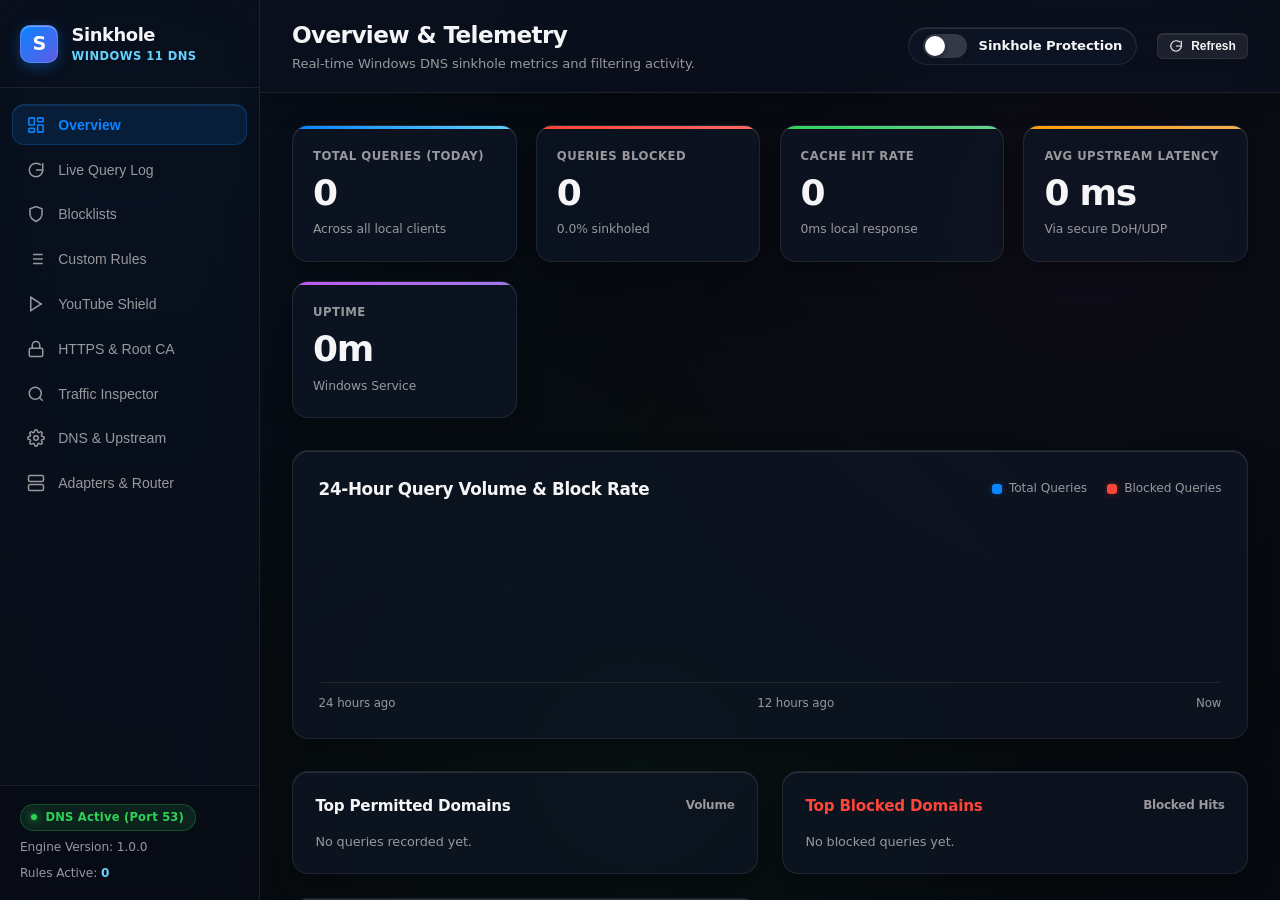
==== src/web/static/index.html @ 19806550 "feat: change default web dashboard port from 3000 to 3002" ====
<!DOCTYPE html>
<html lang="en">
<head>
  <meta charset="UTF-8">
  <meta name="viewport" content="width=device-width, initial-scale=1.0">
  <title>Sinkhole - Windows Network Ad & Tracker Filter</title>
  <style>
    /* -------------------------------------------------------------
       APPLE DESIGN & FLUID INTERFACE TOKENS
       WWDC Designing Fluid Interfaces & Design Engineering Principles
       ------------------------------------------------------------- */
    :root {
      /* Typography & Font Sizing */
      --font-system: -apple-system, BlinkMacSystemFont, "SF Pro Display", "SF Pro Text", "Segoe UI Variable Text", "Segoe UI", Roboto, system-ui, sans-serif;
      --font-mono: "SF Mono", "Cascadia Code", "Fira Code", Menlo, Consolas, monospace;

      /* Dark Mode Palette with Translucency */
      --bg-base: #06090e;
      --bg-ambient-blue: rgba(10, 132, 255, 0.05);
      --bg-ambient-purple: rgba(191, 90, 242, 0.04);
      --bg-ambient-emerald: rgba(48, 209, 88, 0.04);

      /* Dynamic Glass Materials */
      --glass-sidebar: rgba(11, 17, 29, 0.75);
      --glass-topbar: rgba(11, 17, 29, 0.82);
      --glass-card: rgba(17, 25, 42, 0.58);
      --glass-card-hover: rgba(24, 35, 58, 0.72);
      --glass-input: rgba(8, 13, 23, 0.7);
      --glass-border: rgba(255, 255, 255, 0.08);
      --glass-border-hover: rgba(255, 255, 255, 0.16);
      --glass-highlight: rgba(255, 255, 255, 0.12);

      /* Apple System Hues (Dark Mode Vibrancy) */
      --apple-blue: #0A84FF;
      --apple-blue-glow: rgba(10, 132, 255, 0.35);
      --apple-green: #30D158;
      --apple-green-glow: rgba(48, 209, 88, 0.35);
      --apple-red: #FF453A;
      --apple-red-glow: rgba(255, 69, 58, 0.35);
      --apple-amber: #FF9F0A;
      --apple-amber-glow: rgba(255, 159, 10, 0.35);
      --apple-purple: #BF5AF2;
      --apple-purple-glow: rgba(191, 90, 242, 0.35);
      --apple-teal: #64D2FF;
      --apple-indigo: #5E5CE6;

      /* Text Hierarchy */
      --text-primary: #F5F5F7;
      --text-secondary: #98989D;
      --text-tertiary: #636366;
      --text-inverse: #000000;

      /* Spring Constants */
      --spring-crit: cubic-bezier(0.16, 1, 0.3, 1);
      --spring-overshoot: cubic-bezier(0.175, 0.885, 0.32, 1.275);
      --spring-press: cubic-bezier(0.2, 0, 0, 1);
      --radius-sm: 8px;
      --radius-md: 12px;
      --radius-lg: 16px;
      --radius-pill: 9999px;
    }

    /* Base Reset */
    *, *::before, *::after {
      box-sizing: border-box;
      margin: 0;
      padding: 0;
      -webkit-font-smoothing: antialiased;
      -moz-osx-font-smoothing: grayscale;
    }

    body {
      background-color: var(--bg-base);
      background-image:
        radial-gradient(circle at 10% 15%, var(--bg-ambient-blue) 0%, transparent 45%),
        radial-gradient(circle at 85% 25%, var(--bg-ambient-purple) 0%, transparent 40%),
        radial-gradient(circle at 50% 85%, var(--bg-ambient-emerald) 0%, transparent 50%);
      background-attachment: fixed;
      color: var(--text-primary);
      font-family: var(--font-system);
      font-size: 14px;
      line-height: 1.45;
      letter-spacing: -0.006em;
      min-height: 100vh;
      display: flex;
      overflow: hidden;
    }

    /* Tabular numbers for counters, latency and timestamps */
    .num-tnum {
      font-feature-settings: "tnum" 1, "cv02" 1;
    }

    /* -------------------------------------------------------------
       1. TRANSLUCENT FLOATING SIDEBAR
       ------------------------------------------------------------- */
    aside {
      width: 260px;
      background: var(--glass-sidebar);
      backdrop-filter: blur(28px) saturate(190%);
      -webkit-backdrop-filter: blur(28px) saturate(190%);
      border-right: 1px solid var(--glass-border);
      display: flex;
      flex-direction: column;
      flex-shrink: 0;
      z-index: 50;
      user-select: none;
    }

    .brand {
      padding: 1.4rem 1.25rem;
      display: flex;
      align-items: center;
      gap: 0.85rem;
      border-bottom: 1px solid var(--glass-border);
    }

    .brand-logo {
      width: 38px;
      height: 38px;
      background: linear-gradient(135deg, #0A84FF 0%, #5E5CE6 100%);
      border-radius: 10px;
      display: flex;
      align-items: center;
      justify-content: center;
      font-weight: 800;
      color: #ffffff;
      font-size: 1.2rem;
      box-shadow: 0 4px 14px var(--apple-blue-glow), inset 0 1px 0 rgba(255, 255, 255, 0.35);
      border: 1px solid rgba(255, 255, 255, 0.15);
      letter-spacing: -0.03em;
    }

    .brand-title {
      font-weight: 700;
      font-size: 1.12rem;
      letter-spacing: -0.025em;
      color: var(--text-primary);
    }

    .brand-sub {
      font-size: 0.72rem;
      color: var(--apple-teal);
      font-weight: 600;
      letter-spacing: 0.04em;
      text-transform: uppercase;
    }

    nav {
      padding: 1rem 0.75rem;
      display: flex;
      flex-direction: column;
      gap: 0.25rem;
      flex: 1;
      overflow-y: auto;
    }

    .nav-btn {
      display: flex;
      align-items: center;
      gap: 0.85rem;
      padding: 0.65rem 0.85rem;
      color: var(--text-secondary);
      border-radius: var(--radius-md);
      border: 1px solid transparent;
      background: transparent;
      cursor: pointer;
      font-size: 0.88rem;
      font-weight: 500;
      text-align: left;
      width: 100%;
      position: relative;
      transition: background 160ms var(--spring-crit), color 160ms var(--spring-crit), border-color 160ms;
    }

    .nav-btn svg {
      width: 18px;
      height: 18px;
      stroke-width: 2;
      flex-shrink: 0;
      transition: transform 180ms var(--spring-crit);
    }

    .nav-btn:hover {
      background: rgba(255, 255, 255, 0.04);
      color: var(--text-primary);
    }

    .nav-btn:active {
      transform: scale(0.97);
      transition: transform 80ms var(--spring-press);
    }

    .nav-btn.active {
      background: rgba(10, 132, 255, 0.12);
      color: var(--apple-blue);
      font-weight: 600;
      border-color: rgba(10, 132, 255, 0.25);
      box-shadow: inset 0 1px 0 rgba(255, 255, 255, 0.08);
    }

    .nav-btn.active svg {
      transform: scale(1.06);
    }

    .sidebar-footer {
      padding: 1.1rem 1.25rem;
      border-top: 1px solid var(--glass-border);
      font-size: 0.76rem;
      color: var(--text-secondary);
      display: flex;
      flex-direction: column;
      gap: 0.5rem;
      background: rgba(0, 0, 0, 0.15);
    }

    .status-pill {
      display: inline-flex;
      align-items: center;
      gap: 0.5rem;
      padding: 0.28rem 0.65rem;
      background: rgba(48, 209, 88, 0.12);
      color: var(--apple-green);
      border-radius: var(--radius-pill);
      font-size: 0.72rem;
      font-weight: 600;
      letter-spacing: 0.02em;
      border: 1px solid rgba(48, 209, 88, 0.25);
      width: fit-content;
    }

    .status-dot {
      width: 6px;
      height: 6px;
      border-radius: 50%;
      background: currentColor;
      box-shadow: 0 0 8px currentColor;
      animation: pulseGlow 2.5s infinite ease-in-out;
    }

    @keyframes pulseGlow {
      0%, 100% { opacity: 1; transform: scale(1); }
      50% { opacity: 0.45; transform: scale(0.85); }
    }

    /* -------------------------------------------------------------
       2. MAIN VIEW CONTAINER & FLOATING TOPBAR
       ------------------------------------------------------------- */
    main {
      flex: 1;
      height: 100vh;
      overflow-y: auto;
      overflow-x: hidden;
      display: flex;
      flex-direction: column;
      position: relative;
    }

    .topbar {
      position: sticky;
      top: 0;
      z-index: 40;
      background: var(--glass-topbar);
      backdrop-filter: blur(24px) saturate(190%);
      -webkit-backdrop-filter: blur(24px) saturate(190%);
      border-bottom: 1px solid var(--glass-border);
      padding: 1.15rem 2rem;
      display: flex;
      justify-content: space-between;
      align-items: center;
      box-shadow: 0 8px 24px rgba(0, 0, 0, 0.25);
    }

    .view-title {
      font-size: 1.45rem;
      font-weight: 700;
      letter-spacing: -0.028em;
      color: var(--text-primary);
    }

    .view-desc {
      font-size: 0.82rem;
      color: var(--text-secondary);
      margin-top: 0.15rem;
    }

    .topbar-actions {
      display: flex;
      align-items: center;
      gap: 1.25rem;
    }

    /* -------------------------------------------------------------
       3. APPLE HARDWARE SPRING SWITCH (iOS Physics)
       ------------------------------------------------------------- */
    .apple-switch {
      display: inline-flex;
      align-items: center;
      gap: 0.75rem;
      cursor: pointer;
      user-select: none;
      background: var(--glass-card);
      border: 1px solid var(--glass-border);
      padding: 0.35rem 0.85rem;
      border-radius: var(--radius-pill);
      box-shadow: inset 0 1px 0 var(--glass-highlight);
      transition: background 180ms, border-color 180ms;
    }

    .apple-switch:hover {
      border-color: var(--glass-border-hover);
      background: var(--glass-card-hover);
    }

    .apple-switch:active {
      transform: scale(0.97);
      transition: transform 80ms var(--spring-press);
    }

    .apple-switch-label {
      font-size: 0.82rem;
      font-weight: 600;
      color: var(--text-primary);
    }

    .apple-switch input {
      display: none;
    }

    .apple-switch-track {
      width: 44px;
      height: 24px;
      background: rgba(255, 255, 255, 0.16);
      border-radius: var(--radius-pill);
      position: relative;
      transition: background 250ms var(--spring-crit), box-shadow 250ms;
    }

    .apple-switch-thumb {
      position: absolute;
      top: 2px;
      left: 2px;
      width: 20px;
      height: 20px;
      background: #ffffff;
      border-radius: 50%;
      box-shadow: 0 2px 6px rgba(0, 0, 0, 0.4);
      transition: transform 300ms var(--spring-overshoot), width 120ms;
    }

    .apple-switch:active .apple-switch-thumb {
      width: 24px;
    }

    .apple-switch input:checked + .apple-switch-track {
      background: var(--apple-green);
      box-shadow: 0 0 14px var(--apple-green-glow);
    }

    .apple-switch input:checked + .apple-switch-track .apple-switch-thumb {
      transform: translateX(20px);
    }

    /* -------------------------------------------------------------
       4. INTERACTIVE VIEW PANELS & TRANSITIONS
       ------------------------------------------------------------- */
    .view-container {
      display: none;
      padding: 2rem;
      max-width: 1320px;
      width: 100%;
      margin: 0 auto;
      animation: viewSlideIn 320ms var(--spring-crit) forwards;
      will-change: transform, opacity;
    }

    .view-container.active {
      display: block;
    }

    @keyframes viewSlideIn {
      0% {
        opacity: 0;
        transform: translateY(6px) scale(0.995);
      }
      100% {
        opacity: 1;
        transform: translateY(0) scale(1);
      }
    }

    /* -------------------------------------------------------------
       5. TELEMETRY CARDS & OPTICAL METRICS
       ------------------------------------------------------------- */
    .stats-grid {
      display: grid;
      grid-template-columns: repeat(auto-fit, minmax(210px, 1fr));
      gap: 1.2rem;
      margin-bottom: 2rem;
    }

    .stat-card {
      background: var(--glass-card);
      backdrop-filter: blur(20px) saturate(180%);
      -webkit-backdrop-filter: blur(20px) saturate(180%);
      border: 1px solid var(--glass-border);
      border-radius: var(--radius-lg);
      padding: 1.35rem 1.25rem;
      display: flex;
      flex-direction: column;
      gap: 0.45rem;
      position: relative;
      overflow: hidden;
      box-shadow: inset 0 1px 0 var(--glass-highlight), 0 8px 24px rgba(0, 0, 0, 0.28);
      transition: transform 240ms var(--spring-crit), border-color 240ms, box-shadow 240ms;
    }

    .stat-card:hover {
      transform: translateY(-2px);
      border-color: var(--glass-border-hover);
      box-shadow: inset 0 1px 0 rgba(255, 255, 255, 0.18), 0 12px 32px rgba(0, 0, 0, 0.38);
    }

    .stat-card::after {
      content: '';
      position: absolute;
      top: 0;
      left: 0;
      right: 0;
      height: 3px;
      background: transparent;
      transition: background 200ms;
    }

    .stat-card.blue::after { background: linear-gradient(90deg, var(--apple-blue), var(--apple-teal)); }
    .stat-card.red::after { background: linear-gradient(90deg, var(--apple-red), #FF6961); }
    .stat-card.green::after { background: linear-gradient(90deg, var(--apple-green), #68D391); }
    .stat-card.amber::after { background: linear-gradient(90deg, var(--apple-amber), #F6AD55); }
    .stat-card.purple::after { background: linear-gradient(90deg, var(--apple-purple), #9F7AEA); }

    .stat-title {
      font-size: 0.73rem;
      color: var(--text-secondary);
      text-transform: uppercase;
      font-weight: 600;
      letter-spacing: 0.04em;
    }

    .stat-value {
      font-size: 2.25rem;
      font-weight: 700;
      line-height: 1.05;
      letter-spacing: -0.035em;
      color: var(--text-primary);
      font-feature-settings: "tnum" 1, "cv02" 1;
      margin: 0.15rem 0;
    }

    .stat-sub {
      font-size: 0.77rem;
      color: var(--text-secondary);
      font-weight: 500;
    }

    /* -------------------------------------------------------------
       6. INTERACTIVE 24-HOUR TIMELINE & SCRUBBER
       ------------------------------------------------------------- */
    .chart-card {
      background: var(--glass-card);
      backdrop-filter: blur(20px) saturate(180%);
      -webkit-backdrop-filter: blur(20px) saturate(180%);
      border: 1px solid var(--glass-border);
      border-radius: var(--radius-lg);
      padding: 1.6rem;
      margin-bottom: 2rem;
      box-shadow: inset 0 1px 0 var(--glass-highlight), 0 8px 24px rgba(0, 0, 0, 0.28);
      position: relative;
    }

    .chart-header {
      display: flex;
      justify-content: space-between;
      align-items: center;
      margin-bottom: 1.4rem;
    }

    .chart-title {
      font-size: 1.05rem;
      font-weight: 600;
      letter-spacing: -0.02em;
    }

    .chart-legend {
      display: flex;
      gap: 1.25rem;
      font-size: 0.76rem;
      color: var(--text-secondary);
    }

    .legend-item {
      display: flex;
      align-items: center;
      gap: 0.45rem;
      font-weight: 500;
    }

    .legend-box {
      width: 10px;
      height: 10px;
      border-radius: 3px;
    }

    .legend-box.total { background: var(--apple-blue); box-shadow: 0 0 6px var(--apple-blue-glow); }
    .legend-box.blocked { background: var(--apple-red); box-shadow: 0 0 6px var(--apple-red-glow); }

    .chart-bars-wrap {
      position: relative;
      height: 160px;
      border-bottom: 1px solid var(--glass-border);
      padding-top: 1rem;
    }

    .chart-bars {
      display: flex;
      align-items: flex-end;
      gap: 6px;
      height: 100%;
      width: 100%;
    }

    .bar-col {
      flex: 1;
      height: 100%;
      display: flex;
      flex-direction: column;
      justify-content: flex-end;
      position: relative;
      cursor: pointer;
      border-radius: 4px 4px 0 0;
      transition: background 120ms;
    }

    .bar-col:hover {
      background: rgba(255, 255, 255, 0.04);
    }

    .bar-fill {
      width: 100%;
      background: linear-gradient(to top, rgba(10, 132, 255, 0.25), var(--apple-blue));
      border-radius: 4px 4px 0 0;
      position: relative;
      min-height: 3px;
      transition: height 300ms var(--spring-crit);
    }

    .bar-fill-blocked {
      position: absolute;
      bottom: 0;
      width: 100%;
      background: linear-gradient(to top, rgba(255, 69, 58, 0.5), var(--apple-red));
      border-radius: 4px 4px 0 0;
      min-height: 2px;
      box-shadow: 0 0 8px var(--apple-red-glow);
    }

    /* Floating Magnetic Scrubber Tooltip */
    #chartScrubberTooltip {
      position: absolute;
      top: 12px;
      left: 0;
      pointer-events: none;
      background: rgba(18, 27, 44, 0.92);
      backdrop-filter: blur(20px);
      -webkit-backdrop-filter: blur(20px);
      border: 1px solid var(--glass-border-hover);
      box-shadow: 0 10px 30px rgba(0, 0, 0, 0.5), inset 0 1px 0 rgba(255, 255, 255, 0.2);
      padding: 0.45rem 0.85rem;
      border-radius: var(--radius-md);
      font-size: 0.75rem;
      white-space: nowrap;
      z-index: 20;
      opacity: 0;
      transform: translateX(-50%) translateY(0);
      transition: opacity 160ms, transform 160ms var(--spring-crit);
    }

    #chartScrubberTooltip.visible {
      opacity: 1;
    }

    .chart-labels {
      display: flex;
      justify-content: space-between;
      margin-top: 0.75rem;
      font-size: 0.74rem;
      color: var(--text-secondary);
      font-weight: 500;
    }

    /* -------------------------------------------------------------
       7. RANKINGS & PROPORTION METERS
       ------------------------------------------------------------- */
    .ranks-grid {
      display: grid;
      grid-template-columns: repeat(auto-fit, minmax(320px, 1fr));
      gap: 1.5rem;
      margin-bottom: 2rem;
    }

    .rank-card {
      background: var(--glass-card);
      backdrop-filter: blur(20px) saturate(180%);
      -webkit-backdrop-filter: blur(20px) saturate(180%);
      border: 1px solid var(--glass-border);
      border-radius: var(--radius-lg);
      padding: 1.4rem;
      box-shadow: inset 0 1px 0 var(--glass-highlight), 0 8px 24px rgba(0, 0, 0, 0.28);
    }

    .rank-title {
      font-size: 0.95rem;
      font-weight: 600;
      letter-spacing: -0.015em;
      margin-bottom: 1rem;
      display: flex;
      justify-content: space-between;
      align-items: center;
    }

    .rank-list {
      display: flex;
      flex-direction: column;
      gap: 0.5rem;
    }

    .rank-item {
      display: flex;
      align-items: center;
      justify-content: space-between;
      font-size: 0.84rem;
      padding: 0.55rem 0.75rem;
      border-radius: var(--radius-sm);
      background: rgba(255, 255, 255, 0.02);
      border: 1px solid rgba(255, 255, 255, 0.03);
      position: relative;
      overflow: hidden;
      transition: background 150ms;
    }

    .rank-item:hover {
      background: rgba(255, 255, 255, 0.05);
    }

    .rank-key {
      overflow: hidden;
      text-overflow: ellipsis;
      white-space: nowrap;
      max-width: 220px;
      font-family: var(--font-mono);
      font-size: 0.8rem;
    }

    .rank-val {
      font-weight: 600;
      color: var(--text-secondary);
      background: rgba(255, 255, 255, 0.06);
      padding: 0.2rem 0.5rem;
      border-radius: 6px;
      font-size: 0.74rem;
      font-feature-settings: "tnum" 1;
    }

    /* -------------------------------------------------------------
       8. TABLES & LIVE INSPECTION STREAMS
       ------------------------------------------------------------- */
    .table-container {
      background: var(--glass-card);
      backdrop-filter: blur(20px) saturate(180%);
      -webkit-backdrop-filter: blur(20px) saturate(180%);
      border: 1px solid var(--glass-border);
      border-radius: var(--radius-lg);
      overflow: hidden;
      margin-bottom: 2rem;
      box-shadow: inset 0 1px 0 var(--glass-highlight), 0 8px 24px rgba(0, 0, 0, 0.28);
    }

    .table-toolbar {
      padding: 1.1rem 1.4rem;
      display: flex;
      justify-content: space-between;
      align-items: center;
      gap: 1rem;
      border-bottom: 1px solid var(--glass-border);
      background: rgba(255, 255, 255, 0.015);
      flex-wrap: wrap;
    }

    table {
      width: 100%;
      border-collapse: collapse;
      font-size: 0.84rem;
      text-align: left;
    }

    th {
      padding: 0.9rem 1.25rem;
      background: rgba(0, 0, 0, 0.25);
      color: var(--text-secondary);
      font-weight: 600;
      text-transform: uppercase;
      font-size: 0.68rem;
      letter-spacing: 0.05em;
      border-bottom: 1px solid var(--glass-border);
      user-select: none;
    }

    td {
      padding: 0.85rem 1.25rem;
      border-bottom: 1px solid var(--glass-border);
      color: var(--text-primary);
      transition: background 120ms;
    }

    tr:last-child td { border-bottom: none; }
    tr:hover td { background: rgba(255, 255, 255, 0.03); }

    /* Animated entry for new live streaming rows */
    .row-animate-enter {
      animation: rowFadeSlide 280ms var(--spring-crit) forwards;
    }

    @keyframes rowFadeSlide {
      from {
        opacity: 0;
        background: rgba(10, 132, 255, 0.12);
        transform: translateY(-4px);
      }
      to {
        opacity: 1;
        background: transparent;
        transform: translateY(0);
      }
    }

    /* -------------------------------------------------------------
       9. STATUS BADGES & CAPSULES
       ------------------------------------------------------------- */
    .badge {
      display: inline-flex;
      align-items: center;
      gap: 0.4rem;
      padding: 0.24rem 0.65rem;
      border-radius: var(--radius-pill);
      font-size: 0.7rem;
      font-weight: 600;
      text-transform: uppercase;
      letter-spacing: 0.03em;
      border: 1px solid transparent;
    }

    .badge-dot {
      width: 5px;
      height: 5px;
      border-radius: 50%;
      background: currentColor;
    }

    .badge.allowed {
      background: rgba(48, 209, 88, 0.12);
      color: var(--apple-green);
      border-color: rgba(48, 209, 88, 0.25);
    }

    .badge.blocked {
      background: rgba(255, 69, 58, 0.12);
      color: var(--apple-red);
      border-color: rgba(255, 69, 58, 0.25);
    }

    .badge.cached {
      background: rgba(10, 132, 255, 0.12);
      color: var(--apple-blue);
      border-color: rgba(10, 132, 255, 0.25);
    }

    .badge.error {
      background: rgba(255, 159, 10, 0.12);
      color: var(--apple-amber);
      border-color: rgba(255, 159, 10, 0.25);
    }

    /* -------------------------------------------------------------
       10. INPUTS, BUTTONS & FORM ELEMENTS
       ------------------------------------------------------------- */
    .input-group {
      display: flex;
      gap: 0.65rem;
      align-items: center;
    }

    input[type="text"], input[type="number"], select, textarea {
      background: var(--glass-input);
      border: 1px solid var(--glass-border);
      color: var(--text-primary);
      padding: 0.55rem 0.95rem;
      border-radius: var(--radius-sm);
      font-size: 0.85rem;
      font-family: inherit;
      outline: none;
      box-shadow: inset 0 1px 2px rgba(0, 0, 0, 0.25);
      transition: border-color 150ms, box-shadow 150ms;
    }

    input[type="text"]:focus, input[type="number"]:focus, select:focus, textarea:focus {
      border-color: var(--apple-blue);
      box-shadow: 0 0 0 3px var(--apple-blue-glow);
    }

    textarea {
      width: 100%;
      min-height: 80px;
      resize: vertical;
    }

    .btn {
      display: inline-flex;
      align-items: center;
      gap: 0.5rem;
      padding: 0.55rem 1.05rem;
      border-radius: var(--radius-sm);
      border: 1px solid transparent;
      cursor: pointer;
      font-size: 0.84rem;
      font-weight: 600;
      white-space: nowrap;
      user-select: none;
      transition: transform 80ms var(--spring-press), background 160ms, border-color 160ms, box-shadow 160ms;
    }

    .btn:active {
      transform: scale(0.96);
    }

    .btn-primary {
      background: linear-gradient(180deg, #0A84FF 0%, #0071E3 100%);
      color: #ffffff;
      border-color: rgba(255, 255, 255, 0.2);
      box-shadow: 0 4px 12px var(--apple-blue-glow), inset 0 1px 0 rgba(255, 255, 255, 0.35);
    }

    .btn-primary:hover {
      background: linear-gradient(180deg, #1A8EFF 0%, #0A7AE5 100%);
      box-shadow: 0 6px 16px var(--apple-blue-glow), inset 0 1px 0 rgba(255, 255, 255, 0.45);
    }

    .btn-secondary {
      background: rgba(255, 255, 255, 0.08);
      color: var(--text-primary);
      border-color: var(--glass-border);
      box-shadow: inset 0 1px 0 rgba(255, 255, 255, 0.08);
    }

    .btn-secondary:hover {
      background: rgba(255, 255, 255, 0.12);
      border-color: var(--glass-border-hover);
    }

    .btn-danger {
      background: rgba(255, 69, 58, 0.15);
      color: var(--apple-red);
      border-color: rgba(255, 69, 58, 0.25);
    }

    .btn-danger:hover {
      background: var(--apple-red);
      color: #ffffff;
      box-shadow: 0 4px 12px var(--apple-red-glow);
    }

    .btn-sm {
      padding: 0.32rem 0.7rem;
      font-size: 0.75rem;
      border-radius: 6px;
    }

    /* -------------------------------------------------------------
       11. PANELS & SECTIONS
       ------------------------------------------------------------- */
    .panel {
      background: var(--glass-card);
      backdrop-filter: blur(20px) saturate(180%);
      -webkit-backdrop-filter: blur(20px) saturate(180%);
      border: 1px solid var(--glass-border);
      border-radius: var(--radius-lg);
      padding: 1.6rem;
      margin-bottom: 1.5rem;
      box-shadow: inset 0 1px 0 var(--glass-highlight), 0 8px 24px rgba(0, 0, 0, 0.28);
    }

    .panel-title {
      font-size: 1.15rem;
      font-weight: 700;
      letter-spacing: -0.022em;
      margin-bottom: 0.25rem;
    }

    .panel-sub {
      font-size: 0.82rem;
      color: var(--text-secondary);
      margin-bottom: 1.4rem;
    }

    .form-row {
      display: flex;
      flex-direction: column;
      gap: 0.45rem;
      margin-bottom: 1.25rem;
    }

    .form-row label {
      font-size: 0.8rem;
      font-weight: 600;
      color: var(--text-secondary);
    }

    .form-help {
      font-size: 0.74rem;
      color: var(--text-secondary);
      margin-top: 0.25rem;
    }

    .code-box {
      background: rgba(0, 0, 0, 0.35);
      border: 1px solid var(--glass-border);
      border-radius: 6px;
      padding: 0.65rem 0.85rem;
      font-family: var(--font-mono);
      font-size: 0.8rem;
      color: var(--apple-teal);
      overflow-x: auto;
    }

    /* -------------------------------------------------------------
       12. SONNER-GRADE FLUID TOAST SYSTEM
       ------------------------------------------------------------- */
    .toast {
      position: fixed;
      bottom: 2rem;
      right: 2rem;
      background: rgba(22, 33, 54, 0.94);
      backdrop-filter: blur(24px) saturate(200%);
      -webkit-backdrop-filter: blur(24px) saturate(200%);
      color: #ffffff;
      padding: 0.85rem 1.4rem;
      border-radius: var(--radius-md);
      border: 1px solid var(--apple-blue);
      box-shadow: 0 16px 36px rgba(0, 0, 0, 0.55), inset 0 1px 0 rgba(255, 255, 255, 0.2);
      z-index: 1000;
      transform: translateY(30px) scale(0.92);
      opacity: 0;
      pointer-events: none;
      transition: transform 320ms var(--spring-crit), opacity 240ms;
      font-size: 0.86rem;
      font-weight: 500;
      display: flex;
      align-items: center;
      gap: 0.65rem;
    }

    .toast.show {
      transform: translateY(0) scale(1);
      opacity: 1;
      pointer-events: auto;
    }

    /* -------------------------------------------------------------
       13. ACCESSIBILITY ENGINES
       ------------------------------------------------------------- */
    @media (prefers-reduced-motion: reduce) {
      *, *::before, *::after {
        animation-duration: 0.01ms !important;
        animation-iteration-count: 1 !important;
        transition-duration: 0.01ms !important;
        transform: none !important;
      }
      .view-container {
        animation: none !important;
      }
    }

    @media (prefers-reduced-transparency: reduce) {
      aside, .topbar, .stat-card, .chart-card, .table-container, .panel, .toast {
        background: #0f172a !important;
        backdrop-filter: none !important;
        -webkit-backdrop-filter: none !important;
      }
    }
  </style>
</head>
<body>

  <!-- Translucent Floating Sidebar -->
  <aside>
    <div class="brand">
      <div class="brand-logo">S</div>
      <div>
        <div class="brand-title">Sinkhole</div>
        <div class="brand-sub">Windows 11 DNS</div>
      </div>
    </div>
    <nav>
      <button class="nav-btn active" onclick="switchView('overview')">
        <svg viewBox="0 0 24 24" fill="none" stroke="currentColor"><rect width="7" height="9" x="3" y="3" rx="1"/><rect width="7" height="5" x="14" y="3" rx="1"/><rect width="7" height="9" x="14" y="12" rx="1"/><rect width="7" height="5" x="3" y="16" rx="1"/></svg>
        Overview
      </button>
      <button class="nav-btn" onclick="switchView('querylog')">
        <svg viewBox="0 0 24 24" fill="none" stroke="currentColor"><path d="M21 12a9 9 0 1 1-9-9c2.52 0 4.85.83 6.72 2.24"/><path d="M21 3v9h-9"/></svg>
        Live Query Log
      </button>
      <button class="nav-btn" onclick="switchView('blocklists')">
        <svg viewBox="0 0 24 24" fill="none" stroke="currentColor"><path d="M12 22s8-4 8-10V5l-8-3-8 3v7c0 6 8 10 8 10z"/></svg>
        Blocklists
      </button>
      <button class="nav-btn" onclick="switchView('rules')">
        <svg viewBox="0 0 24 24" fill="none" stroke="currentColor"><line x1="8" y1="6" x2="21" y2="6"/><line x1="8" y1="12" x2="21" y2="12"/><line x1="8" y1="18" x2="21" y2="18"/><line x1="3" y1="6" x2="3.01" y2="6"/><line x1="3" y1="12" x2="3.01" y2="12"/><line x1="3" y1="18" x2="3.01" y2="18"/></svg>
        Custom Rules
      </button>
      <button class="nav-btn" onclick="switchView('youtube')">
        <svg viewBox="0 0 24 24" fill="none" stroke="currentColor"><polygon points="5 3 19 12 5 21 5 3"/></svg>
        YouTube Shield
      </button>
      <button class="nav-btn" onclick="switchView('https')">
        <svg viewBox="0 0 24 24" fill="none" stroke="currentColor"><rect width="18" height="11" x="3" y="11" rx="2" ry="2"/><path d="M7 11V7a5 5 0 0 1 10 0v4"/></svg>
        HTTPS & Root CA
      </button>
      <button class="nav-btn" onclick="switchView('inspector')">
        <svg viewBox="0 0 24 24" fill="none" stroke="currentColor"><circle cx="11" cy="11" r="8"/><line x1="21" y1="21" x2="16.65" y2="16.65"/></svg>
        Traffic Inspector
      </button>
      <button class="nav-btn" onclick="switchView('settings')">
        <svg viewBox="0 0 24 24" fill="none" stroke="currentColor"><circle cx="12" cy="12" r="3"/><path d="M19.4 15a1.65 1.65 0 0 0 .33 1.82l.06.06a2 2 0 0 1 0 2.83 2 2 0 0 1-2.83 0l-.06-.06a1.65 1.65 0 0 0-1.82-.33 1.65 1.65 0 0 0-1 1.51V21a2 2 0 0 1-2 2 2 2 0 0 1-2-2v-.09A1.65 1.65 0 0 0 9 19.4a1.65 1.65 0 0 0-1.82.33l-.06.06a2 2 0 0 1-2.83 0 2 2 0 0 1 0-2.83l.06-.06a1.65 1.65 0 0 0 .33-1.82 1.65 1.65 0 0 0-1.51-1H3a2 2 0 0 1-2-2 2 2 0 0 1 2-2h.09A1.65 1.65 0 0 0 4.6 9a1.65 1.65 0 0 0-.33-1.82l-.06-.06a2 2 0 0 1 0-2.83 2 2 0 0 1 2.83 0l.06.06a1.65 1.65 0 0 0 1.82.33H9a1.65 1.65 0 0 0 1-1.51V3a2 2 0 0 1 2-2 2 2 0 0 1 2 2v.09a1.65 1.65 0 0 0 1 1.51 1.65 1.65 0 0 0 1.82-.33l.06-.06a2 2 0 0 1 2.83 0 2 2 0 0 1 0 2.83l-.06.06a1.65 1.65 0 0 0-.33 1.82V9a1.65 1.65 0 0 0 1.51 1H21a2 2 0 0 1 2 2 2 2 0 0 1-2 2h-.09a1.65 1.65 0 0 0-1.51 1z"/></svg>
        DNS & Upstream
      </button>
      <button class="nav-btn" onclick="switchView('network')">
        <svg viewBox="0 0 24 24" fill="none" stroke="currentColor"><rect width="20" height="8" x="2" y="2" rx="2" ry="2"/><rect width="20" height="8" x="2" y="14" rx="2" ry="2"/><line x1="6" y1="6" x2="6.01" y2="6"/><line x1="6" y1="18" x2="6.01" y2="18"/></svg>
        Adapters & Router
      </button>
    </nav>
    <div class="sidebar-footer">
      <div class="status-pill">
        <span class="status-dot"></span>
        <span id="dnsStatusText">DNS Active (Port 53)</span>
      </div>
      <div>Engine Version: <span id="serverVersion" class="num-tnum">1.0.0</span></div>
      <div>Rules Active: <span id="activeRulesCount" class="num-tnum" style="color:var(--apple-teal);font-weight:600;">0</span></div>
    </div>
  </aside>

  <!-- Main View Container -->
  <main>

    <!-- Topbar (Common) -->
    <div class="topbar">
      <div>
        <div class="view-title" id="pageTitle">Overview & Telemetry</div>
        <div class="view-desc" id="pageDesc">Real-time Windows DNS sinkhole metrics and filtering activity.</div>
      </div>
      <div class="topbar-actions">
        <!-- Apple Spring Switch -->
        <label class="apple-switch" title="Toggle global sinkhole protection">
          <input type="checkbox" id="protectionToggle" onchange="toggleProtection(this.checked)">
          <div class="apple-switch-track">
            <div class="apple-switch-thumb"></div>
          </div>
          <span class="apple-switch-label">Sinkhole Protection</span>
        </label>

        <button class="btn btn-secondary btn-sm" onclick="refreshCurrentView()">
          <svg width="14" height="14" viewBox="0 0 24 24" fill="none" stroke="currentColor" stroke-width="2"><path d="M21 12a9 9 0 1 1-9-9c2.52 0 4.85.83 6.72 2.24"/><path d="M21 3v9h-9"/></svg>
          Refresh
        </button>
      </div>
    </div>

    <!-- VIEW 1: OVERVIEW -->
    <div id="view-overview" class="view-container active">
      <div class="stats-grid">
        <div class="stat-card blue">
          <div class="stat-title">Total Queries (Today)</div>
          <div class="stat-value num-tnum" id="statTotal">0</div>
          <div class="stat-sub">Across all local clients</div>
        </div>
        <div class="stat-card red">
          <div class="stat-title">Queries Blocked</div>
          <div class="stat-value num-tnum" id="statBlocked">0</div>
          <div class="stat-sub num-tnum" id="statBlockedPct">0.0% sinkholed</div>
        </div>
        <div class="stat-card green">
          <div class="stat-title">Cache Hit Rate</div>
          <div class="stat-value num-tnum" id="statCached">0</div>
          <div class="stat-sub">0ms local response</div>
        </div>
        <div class="stat-card amber">
          <div class="stat-title">Avg Upstream Latency</div>
          <div class="stat-value num-tnum" id="statLatency">0 ms</div>
          <div class="stat-sub">Via secure DoH/UDP</div>
        </div>
        <div class="stat-card purple">
          <div class="stat-title">Uptime</div>
          <div class="stat-value num-tnum" id="statUptime">0m</div>
          <div class="stat-sub">Windows Service</div>
        </div>
      </div>

      <!-- Interactive 24-Hour Timeline -->
      <div class="chart-card">
        <div class="chart-header">
          <div class="chart-title">24-Hour Query Volume & Block Rate</div>
          <div class="chart-legend">
            <div class="legend-item"><span class="legend-box total"></span> Total Queries</div>
            <div class="legend-item"><span class="legend-box blocked"></span> Blocked Queries</div>
          </div>
        </div>
        <div class="chart-bars-wrap" id="chartBarsWrap">
          <div class="chart-bars" id="histogramBars"></div>
          <div id="chartScrubberTooltip">Hover over bar to inspect</div>
        </div>
        <div class="chart-labels">
          <span>24 hours ago</span>
          <span>12 hours ago</span>
          <span>Now</span>
        </div>
      </div>

      <!-- Top rankings -->
      <div class="ranks-grid">
        <div class="rank-card">
          <div class="rank-title">
            <span>Top Permitted Domains</span>
            <span style="font-size:0.75rem; color:var(--text-secondary)">Volume</span>
          </div>
          <div class="rank-list" id="rankTopDomains"><div style="color:var(--text-secondary); font-size:0.8rem;">No queries recorded yet.</div></div>
        </div>
        <div class="rank-card">
          <div class="rank-title">
            <span style="color:var(--apple-red)">Top Blocked Domains</span>
            <span style="font-size:0.75rem; color:var(--text-secondary)">Blocked Hits</span>
          </div>
          <div class="rank-list" id="rankTopBlocked"><div style="color:var(--text-secondary); font-size:0.8rem;">No blocked queries yet.</div></div>
        </div>
        <div class="rank-card">
          <div class="rank-title">
            <span>Active Network Clients</span>
            <span style="font-size:0.75rem; color:var(--text-secondary)">Queries</span>
          </div>
          <div class="rank-list" id="rankTopClients"><div style="color:var(--text-secondary); font-size:0.8rem;">No clients recorded yet.</div></div>
        </div>
      </div>
    </div>

    <!-- VIEW 2: LIVE QUERY LOG -->
    <div id="view-querylog" class="view-container">
      <div class="table-container">
        <div class="table-toolbar">
          <div class="input-group">
            <input type="text" id="logSearch" placeholder="Filter domain or client IP..." oninput="filterQueryLog()">
            <select id="logStatusFilter" onchange="filterQueryLog()">
              <option value="">All Statuses</option>
              <option value="allowed">Allowed only</option>
              <option value="blocked">Blocked only</option>
              <option value="cached">Cached only</option>
            </select>
          </div>
          <div class="input-group">
            <button class="btn btn-secondary btn-sm" id="pauseLogBtn" onclick="toggleLogPause()">Pause Stream</button>
            <button class="btn btn-danger btn-sm" onclick="clearQueryLog()">Clear Log</button>
          </div>
        </div>
        <table>
          <thead>
            <tr>
              <th>Time</th>
              <th>Client IP</th>
              <th>Type</th>
              <th>Requested Domain</th>
              <th>Status</th>
              <th>Reason / Rule</th>
              <th>Latency</th>
              <th>Answer</th>
              <th>Quick Action</th>
            </tr>
          </thead>
          <tbody id="queryLogBody">
            <tr><td colspan="9" style="text-align:center; color:var(--text-secondary)">Waiting for DNS queries...</td></tr>
          </tbody>
        </table>
      </div>
    </div>

    <!-- VIEW 3: BLOCKLISTS -->
    <div id="view-blocklists" class="view-container">
      <div class="panel">
        <div class="panel-title">Add Blocklist Subscription</div>
        <div class="panel-sub">Support standard hosts files, AdBlock-syntax lists (AdGuard/EasyList), and plain domain files.</div>
        <form onsubmit="addBlocklist(event)" style="display:flex; gap:0.75rem; flex-wrap:wrap;">
          <input type="text" id="newListName" placeholder="List Name (e.g. OISD Big, StevenBlack)" style="flex:1; min-width:200px;">
          <input type="text" id="newListUrl" placeholder="https://raw.githubusercontent.com/.../hosts" style="flex:2; min-width:300px;" required>
          <button type="submit" class="btn btn-primary">+ Add & Download</button>
        </form>
      </div>

      <div class="table-container">
        <div class="table-toolbar">
          <div>
            <strong>Active Subscriptions</strong> (<span id="blocklistCount" class="num-tnum">0</span>)
          </div>
          <button class="btn btn-secondary btn-sm" onclick="updateAllBlocklists()">
            <svg width="14" height="14" viewBox="0 0 24 24" fill="none" stroke="currentColor" stroke-width="2"><path d="M21 12a9 9 0 1 1-9-9c2.52 0 4.85.83 6.72 2.24"/><path d="M21 3v9h-9"/></svg>
            Update All Lists Now
          </button>
        </div>
        <table>
          <thead>
            <tr>
              <th>Status</th>
              <th>List Name</th>
              <th>Source URL</th>
              <th>Rule Count</th>
              <th>Last Updated</th>
              <th>Actions</th>
            </tr>
          </thead>
          <tbody id="blocklistTableBody">
            <tr><td colspan="6" style="text-align:center; color:var(--text-secondary)">Loading subscriptions...</td></tr>
          </tbody>
        </table>
      </div>
    </div>

    <!-- VIEW 4: CUSTOM RULES -->
    <div id="view-rules" class="view-container">
      <div class="panel">
        <div class="panel-title">Add Custom Rule / Override</div>
        <div class="panel-sub">Custom rules take highest precedence over blocklists. Whitelist a domain or immediately sinkhole one.</div>
        <form onsubmit="addCustomRule(event)" style="display:grid; grid-template-columns: repeat(auto-fit, minmax(200px, 1fr)) 120px; gap:0.75rem; align-items:end;">
          <div class="form-row" style="margin:0">
            <label>Domain</label>
            <input type="text" id="ruleDomain" placeholder="ads.example.com or ||example.org^" required>
          </div>
          <div class="form-row" style="margin:0">
            <label>Action</label>
            <select id="ruleAction">
              <option value="block">Block (Sinkhole)</option>
              <option value="allow">Allow (Whitelist)</option>
            </select>
          </div>
          <div class="form-row" style="margin:0">
            <label>Subdomains</label>
            <label style="display:flex; align-items:center; gap:0.4rem; font-size:0.85rem; font-weight:normal; margin-top:0.4rem; cursor:pointer;">
              <input type="checkbox" id="ruleSubdomains" checked style="width:16px; height:16px;"> Include all (*.domain)
            </label>
          </div>
          <div class="form-row" style="margin:0">
            <label>Comment</label>
            <input type="text" id="ruleComment" placeholder="e.g. Smart TV telemetry">
          </div>
          <button type="submit" class="btn btn-primary" style="height:38px;">Add Rule</button>
        </form>
      </div>

      <!-- Domain Test Tool -->
      <div class="panel">
        <div class="panel-title">Domain Match Tester</div>
        <div class="panel-sub">Check if a domain is blocked or allowed by the current rules and which list caused the match.</div>
        <div style="display:flex; gap:0.75rem; align-items:center;">
          <input type="text" id="testDomainInput" placeholder="test.doubleclick.net" style="flex:1">
          <button class="btn btn-secondary" onclick="testDomainMatch()">Check Match</button>
        </div>
        <div id="testDomainResult" style="margin-top:0.85rem; font-size:0.85rem; display:none; padding:0.75rem; border-radius:var(--radius-sm); background:rgba(0,0,0,0.25); border:1px solid var(--glass-border);"></div>
      </div>

      <div class="table-container">
        <div class="table-toolbar">
          <strong>Custom Overrides & User Rules</strong>
        </div>
        <table>
          <thead>
            <tr>
              <th>Action</th>
              <th>Domain Pattern</th>
              <th>Wildcard / Subdomains</th>
              <th>Comment</th>
              <th>Created</th>
              <th>Action</th>
            </tr>
          </thead>
          <tbody id="rulesTableBody">
            <tr><td colspan="6" style="text-align:center; color:var(--text-secondary)">Loading custom rules...</td></tr>
          </tbody>
        </table>
      </div>
    </div>

    <!-- VIEW 5: SETTINGS & UPSTREAMS -->
    <div id="view-settings" class="view-container">
      <div class="panel">
        <div class="panel-title">Upstream DNS Resolvers</div>
        <div class="panel-sub">Forward permitted queries to secure DNS-over-HTTPS (DoH), DNS-over-TLS (DoT) or standard UDP/TCP servers.</div>
        
        <div class="form-row">
          <label>Primary Upstream Servers (one per line)</label>
          <textarea id="settingUpstreams" rows="3" placeholder="https://cloudflare-dns.com/dns-query&#10;https://dns.quad9.net/dns-query"></textarea>
          <div class="form-help">Supported formats: https://.../dns-query (DoH), tls://dns.quad9.net (DoT), 1.1.1.1:53 (UDP), tcp://1.1.1.1</div>
        </div>

        <div class="form-row">
          <label>Fallback Servers (used only if all primaries fail)</label>
          <input type="text" id="settingFallbacks" placeholder="1.1.1.1, 9.9.9.9">
        </div>

        <div style="display:grid; grid-template-columns: repeat(auto-fit, minmax(220px, 1fr)); gap:1rem;">
          <div class="form-row">
            <label>Upstream Strategy</label>
            <select id="settingUpstreamMode">
              <option value="failover">Failover (in order)</option>
              <option value="parallel">Parallel (fastest response wins)</option>
            </select>
          </div>
          <div class="form-row">
            <label>Upstream Timeout (ms)</label>
            <input type="number" id="settingTimeout" min="200" max="10000" step="100">
          </div>
        </div>

        <!-- Upstream latency tester -->
        <div style="margin-top:1.25rem; padding-top:1.25rem; border-top:1px solid var(--glass-border);">
          <label style="font-size:0.8rem; font-weight:600; color:var(--text-secondary)">Test Upstream Speed</label>
          <div style="display:flex; gap:0.5rem; margin-top:0.4rem;">
            <input type="text" id="testUpstreamInput" placeholder="https://cloudflare-dns.com/dns-query" style="flex:1;">
            <button class="btn btn-secondary btn-sm" onclick="testUpstreamLatency()">Ping Upstream</button>
          </div>
          <div id="testUpstreamResult" style="font-size:0.8rem; margin-top:0.5rem;"></div>
        </div>
      </div>

      <div class="panel">
        <div class="panel-title">DNS Engine & Cache Settings</div>
        <div class="panel-sub">In-memory caching and response behavior for sinkholed domains.</div>
        <div style="display:grid; grid-template-columns: repeat(auto-fit, minmax(220px, 1fr)); gap:1rem;">
          <div class="form-row">
            <label>Block Mode</label>
            <select id="settingBlockMode">
              <option value="null_ip">Null IP (0.0.0.0 / ::) - Recommended</option>
              <option value="nxdomain">NXDOMAIN (Empty authoritative reply)</option>
            </select>
          </div>
          <div class="form-row">
            <label>Blocked Response TTL (seconds)</label>
            <input type="number" id="settingBlockedTTL" min="1" max="86400">
          </div>
          <div class="form-row">
            <label>In-Memory Cache Size (Entries)</label>
            <input type="number" id="settingCacheSize" min="1000" max="1000000">
          </div>
        </div>

        <div style="display:flex; gap:1rem; margin-top:1.25rem; align-items:center;">
          <button class="btn btn-primary" onclick="saveSettings()">Save DNS Settings</button>
          <button class="btn btn-secondary" onclick="flushCache()">Flush In-Memory Cache</button>
        </div>
      </div>
    </div>

    <!-- VIEW 6: NETWORK ADAPTERS & ROUTER SETUP -->
    <div id="view-network" class="view-container">
      <div class="panel">
        <div class="panel-title">Windows 11 Adapter Setup (1-Click Local Testing)</div>
        <div class="panel-sub">Direct your current Windows machine to use this local sinkhole (127.0.0.1) as its DNS server.</div>
        <div class="table-container" style="margin-top:1rem; margin-bottom:1rem;">
          <table>
            <thead>
              <tr>
                <th>Adapter Name</th>
                <th>Interface Type</th>
                <th>Status</th>
                <th>Current DNS Server(s)</th>
                <th>Sinkhole Active?</th>
                <th>Action</th>
              </tr>
            </thead>
            <tbody id="adapterTableBody">
              <tr><td colspan="6" style="text-align:center; color:var(--text-secondary)">Scanning network interfaces...</td></tr>
            </tbody>
          </table>
        </div>
      </div>

      <div class="panel">
        <div class="panel-title">Whole-Home Network Router Configuration</div>
        <div class="panel-sub">To protect every device on your Wi-Fi/Ethernet (phones, smart TVs, laptops, tablets), configure your router's DHCP DNS.</div>
        
        <div style="display:flex; flex-direction:column; gap:1rem; font-size:0.9rem; line-height:1.6;">
          <p>
            This Windows 11 host is currently reachable on your local LAN at:
            <span id="lanIpAddresses" style="font-weight:700; color:var(--apple-teal); font-family:var(--font-mono);">Scanning...</span>
          </p>

          <ol style="padding-left:1.5rem; display:flex; flex-direction:column; gap:0.6rem;">
            <li>Log in to your home router admin portal (typically <code class="code-box">http://192.168.1.1</code> or <code class="code-box">http://192.168.0.1</code>).</li>
            <li>Navigate to <strong>Network / LAN / DHCP Server Settings</strong>.</li>
            <li>Locate the <strong>Primary DNS Server</strong> field and set it to this Windows PC's static LAN IP address (shown above).</li>
            <li>Leave Secondary DNS blank (or point it to this machine's IP as well) so devices don't bypass your sinkhole.</li>
            <li>Ensure the Windows Firewall allows incoming UDP & TCP on Port 53 (run <code class="code-box">scripts/Setup-Firewall.ps1</code>).</li>
            <li>Save router settings. Connected devices will now automatically filter ads through this Windows 11 sinkhole!</li>
          </ol>
        </div>
      </div>
    </div>

    <!-- VIEW 7: YOUTUBE SHIELD -->
    <div id="view-youtube" class="view-container">
      <div class="panel">
        <div class="panel-title">YouTube Shield & Video Ad Defusal</div>
        <div class="panel-sub">Deep payload interception that strips video prerolls, midrolls, and promotions from YouTube across all desktop browsers.</div>
        
        <div style="display:flex; flex-direction:column; gap:1rem; margin-top:1.5rem;">
          
          <label class="apple-switch" style="justify-content:space-between; width:100%; border-radius:var(--radius-md); padding:0.85rem 1.15rem;">
            <div>
              <div style="font-weight:600; font-size:0.9rem;">Enable YouTube Shield</div>
              <div style="font-size:0.75rem; color:var(--text-secondary); font-weight:normal;">Master switch for deep YouTube player API sanitization and cosmetic defusal.</div>
            </div>
            <input type="checkbox" id="ytEnableToggle">
            <div class="apple-switch-track">
              <div class="apple-switch-thumb"></div>
            </div>
          </label>

          <label class="apple-switch" style="justify-content:space-between; width:100%; border-radius:var(--radius-md); padding:0.85rem 1.15rem;">
            <div>
              <div style="font-weight:600; font-size:0.9rem;">Strip Video Ads (Prerolls & Midrolls)</div>
              <div style="font-size:0.75rem; color:var(--text-secondary); font-weight:normal;">Removes adPlacements, playerAds, and adSlots from /youtubei/v1/player JSON.</div>
            </div>
            <input type="checkbox" id="ytPrerollsToggle" checked>
            <div class="apple-switch-track">
              <div class="apple-switch-thumb"></div>
            </div>
          </label>

          <label class="apple-switch" style="justify-content:space-between; width:100%; border-radius:var(--radius-md); padding:0.85rem 1.15rem;">
            <div>
              <div style="font-weight:600; font-size:0.9rem;">Hide Banners, Masthead & Sponsored Search Cards</div>
              <div style="font-size:0.75rem; color:var(--text-secondary); font-weight:normal;">Injects cosmetic CSS rules to eliminate UI ad clutter and home page promotions.</div>
            </div>
            <input type="checkbox" id="ytBannersToggle" checked>
            <div class="apple-switch-track">
              <div class="apple-switch-thumb"></div>
            </div>
          </label>

          <label class="apple-switch" style="justify-content:space-between; width:100%; border-radius:var(--radius-md); padding:0.85rem 1.15rem;">
            <div>
              <div style="font-weight:600; font-size:0.9rem;">Hide YouTube Shorts Shelf</div>
              <div style="font-size:0.75rem; color:var(--text-secondary); font-weight:normal;">Cleanses the home page and subscription feeds of short-form video shelves.</div>
            </div>
            <input type="checkbox" id="ytShortsToggle">
            <div class="apple-switch-track">
              <div class="apple-switch-thumb"></div>
            </div>
          </label>

          <div style="margin-top:0.75rem;">
            <button class="btn btn-primary" onclick="saveYouTubeConfig()">Save YouTube Settings</button>
          </div>
        </div>
      </div>

      <div class="panel">
        <div class="panel-title">How YouTube Ad Defusal Works</div>
        <div style="font-size:0.85rem; color:var(--text-secondary); line-height:1.6; margin-top:0.5rem;">
          <p style="margin-bottom:0.6rem;">
            1. <strong>Zero Playback Buffering:</strong> Video streams (<code class="code-box">*.googlevideo.com/videoplayback</code>) pass through a direct, zero-copy TCP tunnel. The proxy never re-encodes media chunks, preserving full 4K 60fps and 8K HDR throughput.
          </p>
          <p style="margin-bottom:0.6rem;">
            2. <strong>Player API Sanitization:</strong> When your browser requests <code class="code-box">POST /youtubei/v1/player</code>, Sinkhole intercepts the response, deletes all ad cues, and returns the sanitized payload. YouTube's frontend player starts the video immediately with 0 ads scheduled.
          </p>
          <p>
            3. <strong>Scriptlet Shield:</strong> Injects an in-browser defuser script that ensures dynamic SPA navigations stay ad-free.
          </p>
        </div>
      </div>
    </div>

    <!-- VIEW 8: HTTPS & ROOT CA -->
    <div id="view-https" class="view-container">
      <div class="panel">
        <div class="panel-title">Local Root Certificate Authority (CA)</div>
        <div class="panel-sub">Inspect and filter HTTPS traffic across Chrome, Edge, Brave, and Firefox without browser security warnings.</div>
        
        <div style="display:flex; flex-direction:column; gap:1rem; margin-top:1rem;">
          <div style="display:flex; justify-content:space-between; align-items:center; background:rgba(0,0,0,0.25); padding:1rem 1.25rem; border-radius:var(--radius-md); border:1px solid var(--glass-border);">
            <div>
              <div style="font-weight:600; font-size:0.95rem;" id="caSubject">Sinkhole HTTPS Filtering Root CA</div>
              <div style="font-size:0.75rem; color:var(--text-secondary); margin-top:0.25rem;" id="caDetails">Checking certificate status...</div>
            </div>
            <span class="badge allowed" id="caTrustBadge"><span class="badge-dot"></span> Checking...</span>
          </div>

          <div style="display:flex; gap:0.75rem; flex-wrap:wrap;">
            <button class="btn btn-primary" onclick="installRootCA()">
              <svg width="14" height="14" viewBox="0 0 24 24" fill="none" stroke="currentColor" stroke-width="2"><path d="M12 22s8-4 8-10V5l-8-3-8 3v7c0 6 8 10 8 10z"/></svg>
              Install & Trust in Windows Root Store
            </button>
            <button class="btn btn-secondary" onclick="downloadCACert()">Download .CRT File</button>
            <button class="btn btn-danger btn-sm" onclick="uninstallRootCA()">Remove from Windows</button>
          </div>
        </div>
      </div>

      <div class="panel">
        <div class="panel-title">Windows 11 System Proxy & PAC Controller</div>
        <div class="panel-sub">Direct all desktop browsers to the local inspection proxy (127.0.0.1:8080) with automatic local bypass.</div>
        
        <div style="display:flex; justify-content:space-between; align-items:center; background:rgba(0,0,0,0.25); padding:1rem 1.25rem; border-radius:var(--radius-md); border:1px solid var(--glass-border); margin-top:1rem; margin-bottom:1rem;">
          <div>
            <div style="font-weight:600; font-size:0.95rem;" id="proxyStatusTitle">System Proxy Status</div>
            <div style="font-size:0.75rem; color:var(--text-secondary); margin-top:0.25rem;" id="proxyStatusDetails">Inspecting Windows proxy configuration...</div>
          </div>
          <div style="display:flex; gap:0.6rem;">
            <button class="btn btn-primary btn-sm" id="enableProxyBtn" onclick="enableSystemProxy()">Activate Proxy</button>
            <button class="btn btn-secondary btn-sm" id="disableProxyBtn" onclick="disableSystemProxy()">Disable Proxy</button>
          </div>
        </div>

        <div style="font-size:0.8rem; color:var(--text-secondary);">
          PAC Auto-Config URL: <a href="/proxy.pac" target="_blank" style="color:var(--apple-blue); font-weight:500;">http://127.0.0.1:3002/proxy.pac</a> (Automatically excludes intranet, 192.168.*, and banking domains).
        </div>
      </div>
    </div>

    <!-- VIEW 9: TRAFFIC & ELEMENT INSPECTOR -->
    <div id="view-inspector" class="view-container">
      <div class="panel">
        <div class="panel-title">Add Cosmetic Element-Hiding Rule</div>
        <div class="panel-sub">Block specific ad banners or clutter by CSS selector (AdBlock / uBlock Origin syntax).</div>
        <form onsubmit="submitCosmeticRule(event)" style="display:flex; gap:0.75rem; flex-wrap:wrap; margin-top:0.75rem;">
          <input type="text" id="newCosmeticRuleInput" placeholder="example.com##.sponsor-banner or ##.global-ad" style="flex:1; min-width:300px;" required>
          <button type="submit" class="btn btn-primary">+ Add Cosmetic Rule</button>
        </form>
        <div style="font-size:0.75rem; color:var(--text-secondary); margin-top:0.65rem;">
          Active in-page cosmetic rules loaded: <strong style="color:var(--apple-blue);" id="cosmeticRulesCount" class="num-tnum">0</strong>
        </div>
      </div>

      <div class="table-container">
        <div class="table-toolbar">
          <div>
            <strong>Real-Time HTTP/HTTPS Decrypted Traffic Stream</strong>
          </div>
          <div class="input-group">
            <button class="btn btn-secondary btn-sm" onclick="clearInspectorStream()">Clear Stream</button>
          </div>
        </div>
        <table>
          <thead>
            <tr>
              <th>Time</th>
              <th>Method</th>
              <th>Host</th>
              <th>Path</th>
              <th>Action</th>
              <th>Inspection Details</th>
              <th>Client</th>
            </tr>
          </thead>
          <tbody id="inspectorTableBody">
            <tr><td colspan="7" style="text-align:center; color:var(--text-secondary)">Waiting for HTTP/HTTPS proxy traffic...</td></tr>
          </tbody>
        </table>
      </div>
    </div>

  </main>

  <!-- Fluid Sonner-Grade Toast -->
  <div id="toast" class="toast">
    <svg width="18" height="18" viewBox="0 0 24 24" fill="none" stroke="currentColor" stroke-width="2"><path d="M12 22c5.523 0 10-4.477 10-10S17.523 2 12 2 2 6.477 2 12s4.477 10 10 10z"/><path d="m9 12 2 2 4-4"/></svg>
    <span id="toastMsg">Action completed</span>
  </div>

  <script>
    // -------------------------------------------------------------
    // STATE & ROUTING
    // -------------------------------------------------------------
    let currentView = 'overview';
    let sseSource = null;
    let logPaused = false;
    let rawQueryLogs = [];
    let rawInspectorLogs = [];
    let serverConfig = null;

    const views = {
      overview: { title: 'Overview & Telemetry', desc: 'Real-time Windows DNS sinkhole metrics and filtering activity.' },
      querylog: { title: 'Live Query Log', desc: 'Real-time log of DNS queries with domain, client IP, latency, and status.' },
      blocklists: { title: 'Blocklist Subscriptions', desc: 'Manage remote ad/tracker blocklists and update schedules.' },
      rules: { title: 'Custom Whitelist & Blacklist', desc: 'Override domains manually with wildcard and subdomain support.' },
      youtube: { title: 'YouTube Shield & Stream Protection', desc: 'Deep interception of YouTube video player payloads and cosmetic ad defusal.' },
      https: { title: 'HTTPS Inspection & Root Certificate Authority', desc: 'Manage Windows Root CA trust and transparent proxy settings for deep browser filtering.' },
      inspector: { title: 'HTTP/HTTPS Traffic & Element Inspector', desc: 'Real-time log of decrypted requests, sanitized video payloads, and injected cosmetic rules.' },
      settings: { title: 'DNS & Upstream Settings', desc: 'Configure upstream DNS-over-HTTPS/UDP resolvers and caching.' },
      network: { title: 'Adapters & Home Router Guide', desc: 'Configure local Windows 11 adapters and home router DHCP distribution.' }
    };

    // -------------------------------------------------------------
    // FLUID MICRO-SPRING ANIMATIONS & COUNTERS
    // -------------------------------------------------------------
    function animateCounter(elementId, targetValue, suffix = '') {
      const el = document.getElementById(elementId);
      if (!el) return;
      const start = typeof el._currentVal === 'number' ? el._currentVal : 0;
      const diff = targetValue - start;
      if (diff === 0 && el.textContent) return;

      const duration = 400; // ms
      const startTime = performance.now();

      function step(now) {
        const elapsed = now - startTime;
        const progress = Math.min(elapsed / duration, 1);
        // Critically damped spring approximation
        const ease = 1 - Math.pow(1 - progress, 3);
        const current = Math.round(start + diff * ease);
        el.textContent = current.toLocaleString() + suffix;

        if (progress < 1) {
          requestAnimationFrame(step);
        } else {
          el._currentVal = targetValue;
          el.textContent = targetValue.toLocaleString() + suffix;
        }
      }
      requestAnimationFrame(step);
    }

    function showToast(msg, isError = false) {
      const t = document.getElementById('toast');
      const text = document.getElementById('toastMsg');
      text.textContent = msg;
      t.style.borderColor = isError ? 'var(--apple-red)' : 'var(--apple-blue)';
      t.classList.add('show');
      clearTimeout(t._hideTimer);
      t._hideTimer = setTimeout(() => t.classList.remove('show'), 3500);
    }

    function switchView(viewName) {
      if (currentView === viewName) return;
      currentView = viewName;
      document.querySelectorAll('.nav-btn').forEach(b => b.classList.remove('active'));
      document.querySelectorAll('.view-container').forEach(c => c.classList.remove('active'));

      const activeBtn = Array.from(document.querySelectorAll('.nav-btn')).find(b => b.textContent.toLowerCase().includes(viewName.slice(0, 4)));
      if (activeBtn) activeBtn.classList.add('active');

      const target = document.getElementById(`view-${viewName}`);
      if (target) {
        target.classList.add('active');
      }

      document.getElementById('pageTitle').textContent = views[viewName].title;
      document.getElementById('pageDesc').textContent = views[viewName].desc;

      refreshCurrentView();
    }

    function refreshCurrentView() {
      fetchStatus();
      if (currentView === 'overview') fetchStats();
      if (currentView === 'querylog') fetchQueryLog();
      if (currentView === 'blocklists') fetchBlocklists();
      if (currentView === 'rules') fetchRules();
      if (currentView === 'youtube') fetchYouTubeConfig();
      if (currentView === 'https') { fetchCAStatus(); fetchProxyStatus(); }
      if (currentView === 'inspector') fetchCosmeticRules();
      if (currentView === 'settings') fetchSettings();
      if (currentView === 'network') fetchAdapters();
    }

    // -------------------------------------------------------------
    // API CALL HELPER
    // -------------------------------------------------------------
    async function api(path, options = {}) {
      options.headers = {
        'Content-Type': 'application/json',
        'X-Sinkhole': '1',
        ...(options.headers || {})
      };
      const res = await fetch(path, options);
      if (!res.ok) {
        const err = await res.json().catch(() => ({ error: res.statusText }));
        throw new Error(err.error || `HTTP ${res.status}`);
      }
      return res.json();
    }

    // -------------------------------------------------------------
    // STATUS & CORE METRICS
    // -------------------------------------------------------------
    async function fetchStatus() {
      try {
        const data = await api('/api/status');
        document.getElementById('serverVersion').textContent = data.version;
        document.getElementById('activeRulesCount').textContent = (data.lists.list_rules || 0).toLocaleString();
        document.getElementById('protectionToggle').checked = data.protection;
        
        if (data.lan_addresses && data.lan_addresses.length > 0) {
          document.getElementById('lanIpAddresses').textContent = data.lan_addresses.join(', ');
        } else {
          document.getElementById('lanIpAddresses').textContent = '127.0.0.1 (Loopback)';
        }
      } catch (err) {
        console.error('Status fetch failed', err);
      }
    }

    async function toggleProtection(enabled) {
      try {
        await api('/api/protection', { method: 'POST', body: JSON.stringify({ enabled }) });
        showToast(`Sinkhole Protection ${enabled ? 'Enabled' : 'Disabled'}`);
      } catch (err) {
        showToast(err.message, true);
      }
    }

    // -------------------------------------------------------------
    // OVERVIEW & INTERACTIVE TIMELINE SCRUBBING
    // -------------------------------------------------------------
    async function fetchStats() {
      try {
        const s = await api('/api/stats?top=8');
        animateCounter('statTotal', s.total || 0);
        animateCounter('statBlocked', s.blocked || 0);
        document.getElementById('statBlockedPct').textContent = `${(s.blocked_pct || 0).toFixed(1)}% sinkholed`;
        animateCounter('statCached', s.cached || 0);
        document.getElementById('statLatency').textContent = `${Math.round(s.avg_upstream_ms || 0)} ms`;
        
        const mins = Math.floor((s.uptime_sec || 0) / 60);
        document.getElementById('statUptime').textContent = mins >= 60 ? `${Math.floor(mins / 60)}h ${mins % 60}m` : `${mins}m`;

        renderHistogram(s.hours || []);
        renderRankList('rankTopDomains', s.top_domains || []);
        renderRankList('rankTopBlocked', s.top_blocked || [], true);
        renderRankList('rankTopClients', s.top_clients || []);
      } catch (err) {
        console.error('Stats error', err);
      }
    }

    function renderHistogram(hours) {
      const container = document.getElementById('histogramBars');
      const tooltip = document.getElementById('chartScrubberTooltip');
      if (!hours || hours.length === 0) {
        container.innerHTML = '<div style="color:var(--text-secondary);font-size:0.8rem;margin:auto">No query history yet</div>';
        return;
      }
      let maxTotal = 1;
      hours.forEach(h => { if (h.total > maxTotal) maxTotal = h.total; });

      container.innerHTML = hours.map((h, i) => {
        const totalPct = Math.max((h.total / maxTotal) * 100, 3);
        const blockedPct = h.total > 0 ? (h.blocked / h.total) * 100 : 0;
        const d = new Date(h.ts * 1000);
        const timeStr = `${d.getHours()}:00`;

        return `
          <div class="bar-col" data-idx="${i}" data-time="${timeStr}" data-total="${h.total}" data-blocked="${h.blocked}">
            <div class="bar-fill" style="height:${totalPct}%">
              <div class="bar-fill-blocked" style="height:${blockedPct}%"></div>
            </div>
          </div>
        `;
      }).join('');

      // Magnetic hover tracking
      const wrap = document.getElementById('chartBarsWrap');
      container.querySelectorAll('.bar-col').forEach(col => {
        col.addEventListener('pointerenter', (e) => {
          const time = col.dataset.time;
          const total = parseInt(col.dataset.total, 10).toLocaleString();
          const blocked = parseInt(col.dataset.blocked, 10).toLocaleString();
          const pct = col.dataset.total > 0 ? ((col.dataset.blocked / col.dataset.total) * 100).toFixed(1) : 0;
          
          tooltip.innerHTML = `<strong>${time}</strong>: ${total} queries (${blocked} blocked · ${pct}%)`;
          tooltip.classList.add('visible');

          const colRect = col.getBoundingClientRect();
          const wrapRect = wrap.getBoundingClientRect();
          const x = colRect.left + colRect.width / 2 - wrapRect.left;
          tooltip.style.left = `${x}px`;
        });
      });

      wrap.addEventListener('pointerleave', () => {
        tooltip.classList.remove('visible');
      });
    }

    function renderRankList(elemId, items, isBlocked = false) {
      const el = document.getElementById(elemId);
      if (!items || items.length === 0) {
        el.innerHTML = '<div style="color:var(--text-secondary);font-size:0.8rem">No data recorded yet.</div>';
        return;
      }
      el.innerHTML = items.map(item => `
        <div class="rank-item">
          <span class="rank-key" title="${item.key}">${item.key}</span>
          <span class="rank-val" style="${isBlocked ? 'color:var(--apple-red)' : ''}">${item.count.toLocaleString()}</span>
        </div>
      `).join('');
    }

    // -------------------------------------------------------------
    // QUERY LOG
    // -------------------------------------------------------------
    async function fetchQueryLog() {
      try {
        const rows = await api('/api/querylog?limit=50');
        rawQueryLogs = rows || [];
        renderQueryLogTable(rawQueryLogs);
      } catch (err) {
        console.error('Log fetch error', err);
      }
    }

    function filterQueryLog() {
      const q = document.getElementById('logSearch').value.toLowerCase().trim();
      const status = document.getElementById('logStatusFilter').value;
      const filtered = rawQueryLogs.filter(row => {
        const matchQ = !q || row.domain.toLowerCase().includes(q) || row.client.toLowerCase().includes(q);
        const matchStatus = !status || (status === 'cached' ? row.cached : row.status === status);
        return matchQ && matchStatus;
      });
      renderQueryLogTable(filtered);
    }

    function renderQueryLogTable(rows) {
      const tbody = document.getElementById('queryLogBody');
      if (!rows || rows.length === 0) {
        tbody.innerHTML = '<tr><td colspan="9" style="text-align:center; color:var(--text-secondary)">No matching DNS queries.</td></tr>';
        return;
      }
      tbody.innerHTML = rows.map(r => {
        const d = new Date(r.ts);
        const timeStr = d.toLocaleTimeString();
        let badgeClass = r.status;
        let badgeLabel = r.status;
        if (r.cached) { badgeClass = 'cached'; badgeLabel = 'cached'; }

        const latency = (r.latency_us / 1000).toFixed(1) + 'ms';
        return `
          <tr class="row-animate-enter">
            <td style="color:var(--text-secondary); font-size:0.75rem" class="num-tnum">${timeStr}</td>
            <td><code style="color:var(--apple-teal); cursor:pointer;" onclick="copyText('${r.client}')" title="Click to copy">${r.client}</code></td>
            <td><span style="font-weight:600;font-size:0.75rem;">${r.qtype}</span></td>
            <td><strong>${r.domain}</strong></td>
            <td><span class="badge ${badgeClass}"><span class="badge-dot"></span> ${badgeLabel}</span></td>
            <td style="color:var(--text-secondary);font-size:0.75rem">${r.reason || (r.upstream ? 'Forwarded: ' + r.upstream : 'Allowed')}</td>
            <td style="font-family:var(--font-mono)" class="num-tnum">${latency}</td>
            <td style="color:var(--text-secondary);font-size:0.75rem">${r.answer || '-'}</td>
            <td>
              ${r.status === 'blocked' ? 
                `<button class="btn btn-secondary btn-sm" onclick="quickRule('${r.domain}', 'allow')">Whitelist</button>` :
                `<button class="btn btn-danger btn-sm" onclick="quickRule('${r.domain}', 'block')">Block</button>`
              }
            </td>
          </tr>
        `;
      }).join('');
    }

    function copyText(str) {
      navigator.clipboard.writeText(str).then(() => {
        showToast(`Copied ${str} to clipboard`);
      });
    }

    function toggleLogPause() {
      logPaused = !logPaused;
      document.getElementById('pauseLogBtn').textContent = logPaused ? 'Resume Stream' : 'Pause Stream';
    }

    async function clearQueryLog() {
      if (!confirm('Clear all query history in the database?')) return;
      try {
        await api('/api/querylog', { method: 'DELETE' });
        rawQueryLogs = [];
        renderQueryLogTable([]);
        showToast('Query log cleared');
      } catch (err) {
        showToast(err.message, true);
      }
    }

    async function quickRule(domain, action) {
      try {
        await api('/api/rules', {
          method: 'POST',
          body: JSON.stringify({ domain, action, subdomains: true, comment: 'Added from Query Log' })
        });
        showToast(`Domain ${domain} added to ${action}list`);
        fetchStats();
      } catch (err) {
        showToast(err.message, true);
      }
    }

    // -------------------------------------------------------------
    // BLOCKLISTS
    // -------------------------------------------------------------
    async function fetchBlocklists() {
      try {
        const data = await api('/api/blocklists');
        const lists = data.lists || [];
        document.getElementById('blocklistCount').textContent = lists.length;
        const tbody = document.getElementById('blocklistTableBody');
        if (lists.length === 0) {
          tbody.innerHTML = '<tr><td colspan="6" style="text-align:center; color:var(--text-secondary)">No blocklists configured.</td></tr>';
          return;
        }
        tbody.innerHTML = lists.map(l => {
          const updated = l.last_updated ? new Date(l.last_updated).toLocaleString() : 'Never';
          return `
            <tr>
              <td>
                <input type="checkbox" ${l.enabled ? 'checked' : ''} onchange="toggleBlocklist(${l.id}, this.checked)" style="width:16px; height:16px; cursor:pointer;">
              </td>
              <td><strong>${l.name}</strong></td>
              <td><span style="font-family:var(--font-mono); font-size:0.75rem; color:var(--text-secondary)">${l.url}</span></td>
              <td><span style="color:var(--apple-blue);font-weight:600" class="num-tnum">${(l.rule_count || 0).toLocaleString()}</span></td>
              <td style="color:var(--text-secondary);font-size:0.75rem" class="num-tnum">
                ${updated}
                ${l.last_error ? `<div style="color:var(--apple-red);font-size:0.7rem">${l.last_error}</div>` : ''}
              </td>
              <td style="display:flex; gap:0.4rem;">
                <button class="btn btn-secondary btn-sm" onclick="updateBlocklist(${l.id})">Update</button>
                <button class="btn btn-danger btn-sm" onclick="deleteBlocklist(${l.id})">Delete</button>
              </td>
            </tr>
          `;
        }).join('');
      } catch (err) {
        console.error('Blocklists error', err);
      }
    }

    async function addBlocklist(e) {
      e.preventDefault();
      const name = document.getElementById('newListName').value;
      const url = document.getElementById('newListUrl').value;
      try {
        await api('/api/blocklists', { method: 'POST', body: JSON.stringify({ name, url }) });
        document.getElementById('newListName').value = '';
        document.getElementById('newListUrl').value = '';
        showToast('Blocklist added. Downloading rules in background...');
        fetchBlocklists();
        setTimeout(fetchBlocklists, 3000);
      } catch (err) {
        showToast(err.message, true);
      }
    }

    async function toggleBlocklist(id, enabled) {
      try {
        await api(`/api/blocklists/${id}`, { method: 'PATCH', body: JSON.stringify({ enabled }) });
        showToast(`Blocklist ${enabled ? 'enabled' : 'disabled'}`);
        fetchBlocklists();
      } catch (err) {
        showToast(err.message, true);
      }
    }

    async function updateBlocklist(id) {
      try {
        await api(`/api/blocklists/${id}/update`, { method: 'POST' });
        showToast('Update started');
        setTimeout(fetchBlocklists, 2500);
      } catch (err) {
        showToast(err.message, true);
      }
    }

    async function updateAllBlocklists() {
      try {
        await api('/api/blocklists/update', { method: 'POST' });
        showToast('Updating all blocklists in background...');
        setTimeout(fetchBlocklists, 3000);
      } catch (err) {
        showToast(err.message, true);
      }
    }

    async function deleteBlocklist(id) {
      if (!confirm('Remove this blocklist subscription?')) return;
      try {
        await api(`/api/blocklists/${id}`, { method: 'DELETE' });
        showToast('Blocklist deleted');
        fetchBlocklists();
      } catch (err) {
        showToast(err.message, true);
      }
    }

    // -------------------------------------------------------------
    // CUSTOM RULES & MATCH TESTER
    // -------------------------------------------------------------
    async function fetchRules() {
      try {
        const rules = await api('/api/rules');
        const tbody = document.getElementById('rulesTableBody');
        if (!rules || rules.length === 0) {
          tbody.innerHTML = '<tr><td colspan="6" style="text-align:center; color:var(--text-secondary)">No custom rules configured yet.</td></tr>';
          return;
        }
        tbody.innerHTML = rules.map(r => `
          <tr>
            <td><span class="badge ${r.action === 'block' ? 'blocked' : 'allowed'}"><span class="badge-dot"></span> ${r.action}</span></td>
            <td><strong>${r.domain}</strong></td>
            <td>${r.subdomains ? '<span style="color:var(--apple-blue)">Yes (*.' + r.domain + ')</span>' : 'Exact match only'}</td>
            <td style="color:var(--text-secondary)">${r.comment || '-'}</td>
            <td style="color:var(--text-secondary);font-size:0.75rem" class="num-tnum">${new Date(r.created_at).toLocaleDateString()}</td>
            <td><button class="btn btn-danger btn-sm" onclick="deleteRule(${r.id})">Delete</button></td>
          </tr>
        `).join('');
      } catch (err) {
        console.error('Rules error', err);
      }
    }

    async function addCustomRule(e) {
      e.preventDefault();
      const domain = document.getElementById('ruleDomain').value;
      const action = document.getElementById('ruleAction').value;
      const subdomains = document.getElementById('ruleSubdomains').checked;
      const comment = document.getElementById('ruleComment').value;
      try {
        await api('/api/rules', { method: 'POST', body: JSON.stringify({ domain, action, subdomains, comment }) });
        document.getElementById('ruleDomain').value = '';
        document.getElementById('ruleComment').value = '';
        showToast(`Rule for ${domain} saved`);
        fetchRules();
      } catch (err) {
        showToast(err.message, true);
      }
    }

    async function deleteRule(id) {
      try {
        await api(`/api/rules/${id}`, { method: 'DELETE' });
        showToast('Rule removed');
        fetchRules();
      } catch (err) {
        showToast(err.message, true);
      }
    }

    async function testDomainMatch() {
      const d = document.getElementById('testDomainInput').value.trim();
      const resEl = document.getElementById('testDomainResult');
      if (!d) return;
      try {
        const out = await api(`/api/check?domain=${encodeURIComponent(d)}`);
        resEl.style.display = 'block';
        if (out.result.blocked) {
          resEl.innerHTML = `<span style="color:var(--apple-red);font-weight:700">❌ BLOCKED</span> by <strong>${out.result.list_name || 'Blocklist'}</strong> (Rule: <code>${out.result.rule}</code>)`;
        } else {
          resEl.innerHTML = `<span style="color:var(--apple-green);font-weight:700">✅ PERMITTED</span> ${out.result.reason ? '(' + out.result.reason + ')' : '(Not in any active blocklist)'}`;
        }
      } catch (err) {
        resEl.style.display = 'block';
        resEl.innerHTML = `<span style="color:var(--apple-amber)">Error: ${err.message}</span>`;
      }
    }

    // -------------------------------------------------------------
    // DNS SETTINGS & RESOLVERS
    // -------------------------------------------------------------
    async function fetchSettings() {
      try {
        serverConfig = await api('/api/settings');
        document.getElementById('settingUpstreams').value = (serverConfig.upstreams || []).join('\n');
        document.getElementById('settingFallbacks').value = (serverConfig.fallbacks || []).join(', ');
        document.getElementById('settingUpstreamMode').value = serverConfig.upstream_mode || 'failover';
        document.getElementById('settingTimeout').value = serverConfig.upstream_timeout_ms || 2500;
        document.getElementById('settingBlockMode').value = serverConfig.block_mode || 'null_ip';
        document.getElementById('settingBlockedTTL').value = serverConfig.blocked_ttl || 10;
        document.getElementById('settingCacheSize').value = serverConfig.cache_size || 20000;
      } catch (err) {
        console.error('Settings error', err);
      }
    }

    async function saveSettings() {
      if (!serverConfig) return;
      const upstreams = document.getElementById('settingUpstreams').value.split('\n').map(s => s.trim()).filter(Boolean);
      const fallbacks = document.getElementById('settingFallbacks').value.split(',').map(s => s.trim()).filter(Boolean);
      serverConfig.upstreams = upstreams;
      serverConfig.fallbacks = fallbacks;
      serverConfig.upstream_mode = document.getElementById('settingUpstreamMode').value;
      serverConfig.upstream_timeout_ms = parseInt(document.getElementById('settingTimeout').value, 10);
      serverConfig.block_mode = document.getElementById('settingBlockMode').value;
      serverConfig.blocked_ttl = parseInt(document.getElementById('settingBlockedTTL').value, 10);
      serverConfig.cache_size = parseInt(document.getElementById('settingCacheSize').value, 10);

      try {
        await api('/api/settings', { method: 'PUT', body: JSON.stringify(serverConfig) });
        showToast('Settings saved successfully');
      } catch (err) {
        showToast(err.message, true);
      }
    }

    async function flushCache() {
      try {
        await api('/api/cache/flush', { method: 'POST' });
        showToast('In-memory DNS cache cleared');
      } catch (err) {
        showToast(err.message, true);
      }
    }

    async function testUpstreamLatency() {
      const u = document.getElementById('testUpstreamInput').value.trim();
      const resEl = document.getElementById('testUpstreamResult');
      if (!u) return;
      resEl.textContent = 'Querying upstream...';
      try {
        const out = await api('/api/upstreams/test', { method: 'POST', body: JSON.stringify({ upstream: u }) });
        if (out.ok) {
          resEl.innerHTML = `<span style="color:var(--apple-green);font-weight:600">Reachable: ${out.latency_ms.toFixed(1)} ms</span> (Resolved example.com to ${out.answer})`;
        } else {
          resEl.innerHTML = `<span style="color:var(--apple-red)">Failed: ${out.error}</span>`;
        }
      } catch (err) {
        resEl.innerHTML = `<span style="color:var(--apple-red)">Error: ${err.message}</span>`;
      }
    }

    // -------------------------------------------------------------
    // NETWORK ADAPTERS
    // -------------------------------------------------------------
    async function fetchAdapters() {
      const tbody = document.getElementById('adapterTableBody');
      try {
        const list = await api('/api/system/adapters');
        if (!list || list.length === 0) {
          tbody.innerHTML = '<tr><td colspan="6" style="text-align:center; color:var(--text-secondary)">No active network adapters found.</td></tr>';
          return;
        }
        tbody.innerHTML = list.map(a => `
          <tr>
            <td><strong>${a.alias}</strong></td>
            <td style="color:var(--text-secondary);font-size:0.75rem">${a.description}</td>
            <td><span class="badge ${a.status === 'Up' ? 'allowed' : 'error'}"><span class="badge-dot"></span> ${a.status}</span></td>
            <td><code style="font-size:0.8rem">${(a.ipv4_dns || []).join(', ') || 'DHCP'}</code></td>
            <td>
              ${a.uses_sinkhole ? 
                '<span class="badge allowed"><span class="badge-dot"></span> Active (127.0.0.1)</span>' : 
                '<span style="color:var(--text-secondary);font-size:0.8rem">No</span>'
              }
            </td>
            <td>
              ${a.uses_sinkhole ?
                `<button class="btn btn-secondary btn-sm" onclick="restoreAdapter(${a.index})">Restore Original DNS</button>` :
                `<button class="btn btn-primary btn-sm" onclick="pointAdapterToSinkhole(${a.index})">Point to Sinkhole</button>`
              }
            </td>
          </tr>
        `).join('');
      } catch (err) {
        tbody.innerHTML = `<tr><td colspan="6" style="text-align:center; color:var(--apple-amber)">Adapter query requires elevated privileges: ${err.message}</td></tr>`;
      }
    }

    async function pointAdapterToSinkhole(index) {
      try {
        await api(`/api/system/adapters/${index}/sinkhole`, { method: 'POST' });
        showToast('Adapter DNS updated to 127.0.0.1');
        fetchAdapters();
      } catch (err) {
        showToast(err.message, true);
      }
    }

    async function restoreAdapter(index) {
      try {
        await api(`/api/system/adapters/${index}/restore`, { method: 'POST' });
        showToast('Adapter DNS restored');
        fetchAdapters();
      } catch (err) {
        showToast(err.message, true);
      }
    }

    // -------------------------------------------------------------
    // YOUTUBE SHIELD
    // -------------------------------------------------------------
    async function fetchYouTubeConfig() {
      try {
        const c = await api('/api/youtube');
        document.getElementById('ytEnableToggle').checked = c.enabled;
        document.getElementById('ytPrerollsToggle').checked = c.block_prerolls;
        document.getElementById('ytBannersToggle').checked = c.block_banners;
        document.getElementById('ytShortsToggle').checked = c.block_shorts;
      } catch (err) {
        console.error('YouTube config error', err);
      }
    }

    async function saveYouTubeConfig() {
      const payload = {
        enabled: document.getElementById('ytEnableToggle').checked,
        block_prerolls: document.getElementById('ytPrerollsToggle').checked,
        block_banners: document.getElementById('ytBannersToggle').checked,
        block_shorts: document.getElementById('ytShortsToggle').checked
      };
      try {
        await api('/api/youtube', { method: 'PUT', body: JSON.stringify(payload) });
        showToast('YouTube Shield configuration saved');
      } catch (err) {
        showToast(err.message, true);
      }
    }

    // -------------------------------------------------------------
    // HTTPS & ROOT CA
    // -------------------------------------------------------------
    async function fetchCAStatus() {
      try {
        const c = await api('/api/ca/status');
        const badge = document.getElementById('caTrustBadge');
        if (c.trusted) {
          badge.className = 'badge allowed';
          badge.innerHTML = '<span class="badge-dot"></span> Trusted in Windows Store';
        } else {
          badge.className = 'badge error';
          badge.innerHTML = '<span class="badge-dot"></span> Not Trusted / Pending Install';
        }
        document.getElementById('caSubject').textContent = c.subject || 'Sinkhole Local CA';
        const expStr = c.expires ? new Date(c.expires).toLocaleDateString() : 'Unknown';
        document.getElementById('caDetails').textContent = `Status: ${c.trusted ? 'Active' : 'Unregistered'} | Expires: ${expStr} | Path: ${c.cert_path}`;
      } catch (err) {
        console.error('CA status error', err);
      }
    }

    async function installRootCA() {
      try {
        showToast('Installing Root CA into Windows Certificate Store...');
        const res = await api('/api/ca/install', { method: 'POST' });
        if (res.trusted) {
          showToast('Root CA successfully installed & trusted in Windows!');
        } else {
          showToast('Certificate added to store');
        }
        fetchCAStatus();
      } catch (err) {
        showToast(err.message, true);
      }
    }

    async function uninstallRootCA() {
      if (!confirm('Remove Sinkhole Root CA from Windows certificate store?')) return;
      try {
        await api('/api/ca/uninstall', { method: 'POST' });
        showToast('Root CA removed from Windows');
        fetchCAStatus();
      } catch (err) {
        showToast(err.message, true);
      }
    }

    function downloadCACert() {
      window.open('/api/ca/cert', '_blank');
    }

    async function fetchProxyStatus() {
      try {
        const p = await api('/api/proxy/status');
        const isEnabled = p.system_proxy && p.system_proxy.enabled;
        document.getElementById('proxyStatusTitle').textContent = isEnabled ?
          'Windows System Proxy: ACTIVE' : 'Windows System Proxy: DISABLED';
        document.getElementById('proxyStatusTitle').style.color = isEnabled ? 'var(--apple-green)' : 'var(--text-secondary)';
        document.getElementById('proxyStatusDetails').textContent = isEnabled ?
          `Browser traffic routing through proxy at ${p.proxy_listen} (AutoConfig: ${p.system_proxy.auto_config_url || 'None'})` :
          'Direct internet connection active. Click Activate to route browser traffic through Sinkhole.';
      } catch (err) {
        console.error('Proxy status error', err);
      }
    }

    async function enableSystemProxy() {
      try {
        await api('/api/proxy/enable', { method: 'POST' });
        showToast('Windows System Proxy enabled');
        fetchProxyStatus();
      } catch (err) {
        showToast(err.message, true);
      }
    }

    async function disableSystemProxy() {
      try {
        await api('/api/proxy/disable', { method: 'POST' });
        showToast('Windows System Proxy disabled');
        fetchProxyStatus();
      } catch (err) {
        showToast(err.message, true);
      }
    }

    // -------------------------------------------------------------
    // COSMETIC RULES & INSPECTOR
    // -------------------------------------------------------------
    async function fetchCosmeticRules() {
      try {
        const c = await api('/api/cosmetic/rules');
        document.getElementById('cosmeticRulesCount').textContent = c.rule_count || 0;
      } catch (err) {
        console.error('Cosmetic rules count error', err);
      }
    }

    async function submitCosmeticRule(e) {
      e.preventDefault();
      const rule = document.getElementById('newCosmeticRuleInput').value.trim();
      if (!rule) return;
      try {
        await api('/api/cosmetic/rules', { method: 'POST', body: JSON.stringify({ rule }) });
        document.getElementById('newCosmeticRuleInput').value = '';
        showToast('Cosmetic element hiding rule added');
        fetchCosmeticRules();
      } catch (err) {
        showToast(err.message, true);
      }
    }

    function renderInspectorTable(events) {
      const tbody = document.getElementById('inspectorTableBody');
      if (!events || events.length === 0) {
        tbody.innerHTML = '<tr><td colspan="7" style="text-align:center; color:var(--text-secondary)">No proxy transactions recorded yet.</td></tr>';
        return;
      }
      tbody.innerHTML = events.map(ev => {
        const timeStr = new Date(ev.ts).toLocaleTimeString();
        let badgeClass = 'cached';
        if (ev.action === 'modified') badgeClass = 'allowed';
        if (ev.action === 'blocked') badgeClass = 'blocked';
        if (ev.action === 'injected') badgeClass = 'cached';
        if (ev.action === 'tunneled') badgeClass = 'error';

        return `
          <tr class="row-animate-enter">
            <td style="color:var(--text-secondary); font-size:0.75rem" class="num-tnum">${timeStr}</td>
            <td><span style="font-weight:600;font-size:0.75rem;">${ev.method}</span></td>
            <td><strong>${ev.host}</strong></td>
            <td style="font-family:var(--font-mono); font-size:0.75rem; color:var(--text-secondary); max-width:200px; overflow:hidden; text-overflow:ellipsis; white-space:nowrap;">${ev.path}</td>
            <td><span class="badge ${badgeClass}"><span class="badge-dot"></span> ${ev.action}</span></td>
            <td style="font-size:0.8rem">${ev.details}</td>
            <td><code style="color:var(--apple-teal); font-size:0.75rem">${ev.client_ip || '127.0.0.1'}</code></td>
          </tr>
        `;
      }).join('');
    }

    function clearInspectorStream() {
      rawInspectorLogs = [];
      renderInspectorTable([]);
      showToast('Inspector stream cleared');
    }

    // -------------------------------------------------------------
    // SERVER-SENT EVENTS (SSE)
    // -------------------------------------------------------------
    function setupSSE() {
      if (sseSource) sseSource.close();
      sseSource = new EventSource('/api/events');
      sseSource.onmessage = (e) => {
        try {
          const data = JSON.parse(e.data);
          if (data.counters && currentView === 'overview') {
            animateCounter('statTotal', data.counters.total);
            animateCounter('statBlocked', data.counters.blocked);
            document.getElementById('statBlockedPct').textContent = `${(data.counters.blocked_pct || 0).toFixed(1)}% sinkholed`;
            animateCounter('statCached', data.counters.cached);
            document.getElementById('statLatency').textContent = `${Math.round(data.counters.avg_upstream_ms || 0)} ms`;
          }
          if (data.queries && data.queries.length > 0 && !logPaused) {
            rawQueryLogs = [...data.queries.reverse(), ...rawQueryLogs].slice(0, 200);
            if (currentView === 'querylog') {
              filterQueryLog();
            }
          }
          if (data.events && data.events.length > 0) {
            rawInspectorLogs = [...data.events.reverse(), ...rawInspectorLogs].slice(0, 150);
            if (currentView === 'inspector') {
              renderInspectorTable(rawInspectorLogs);
            }
          }
        } catch (err) {
          console.error('SSE parse error', err);
        }
      };
      sseSource.onerror = () => {
        // Retry handled automatically by EventSource
      };
    }

    // Init
    window.addEventListener('DOMContentLoaded', () => {
      fetchStatus();
      fetchStats();
      setupSSE();
    });
  </script>
</body>
</html>
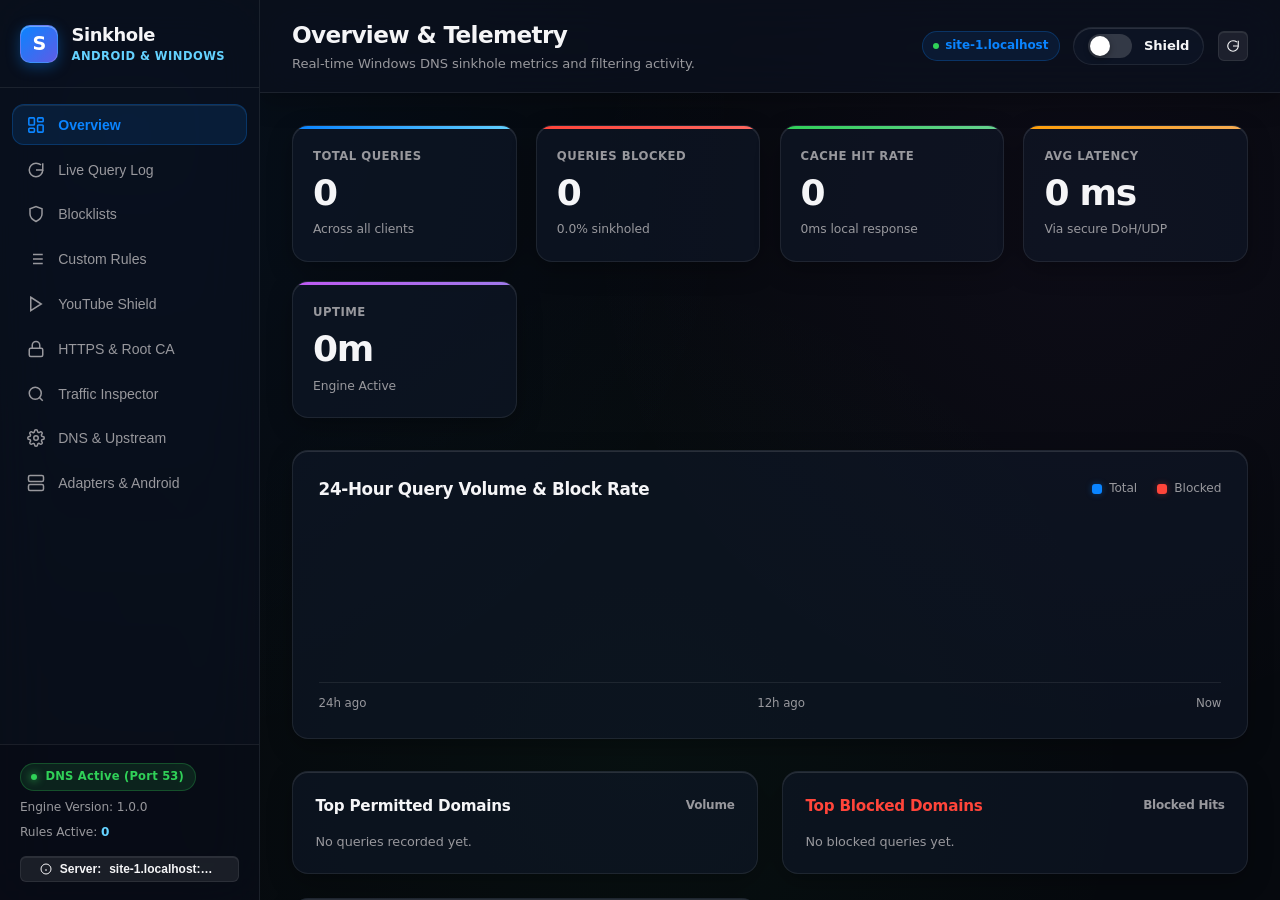
==== commit f1a3c6c8: "feat: complete native Android Studio app and mobile-optimized hybrid dashboard" ====
--- a/src/web/static/index.html
+++ b/src/web/static/index.html
@@ -2,12 +2,18 @@
 <html lang="en">
 <head>
   <meta charset="UTF-8">
-  <meta name="viewport" content="width=device-width, initial-scale=1.0">
+  <meta name="viewport" content="width=device-width, initial-scale=1.0, viewport-fit=cover">
+  <meta name="theme-color" content="#06090e" media="(prefers-color-scheme: dark)">
+  <meta name="theme-color" content="#06090e">
+  <meta name="mobile-web-app-capable" content="yes">
+  <meta name="apple-mobile-web-app-capable" content="yes">
+  <meta name="apple-mobile-web-app-status-bar-style" content="black-translucent">
+  <link rel="manifest" href="/manifest.json">
   <title>Sinkhole - Windows Network Ad & Tracker Filter</title>
   <style>
     /* -------------------------------------------------------------
-       APPLE DESIGN & FLUID INTERFACE TOKENS
-       WWDC Designing Fluid Interfaces & Design Engineering Principles
+       APPLE DESIGN & MOBILE-NATIVE INTERFACE TOKENS
+       WWDC Designing Fluid Interfaces, Emil Kowalski & Mobile-Native
        ------------------------------------------------------------- */
     :root {
       /* Typography & Font Sizing */
@@ -60,13 +66,17 @@
       --radius-pill: 9999px;
     }
 
-    /* Base Reset */
+    /* Base Reset & Mobile-Native Performance */
     *, *::before, *::after {
       box-sizing: border-box;
       margin: 0;
       padding: 0;
       -webkit-font-smoothing: antialiased;
       -moz-osx-font-smoothing: grayscale;
+    }
+
+    html {
+      -webkit-tap-highlight-color: transparent; /* Kill touch tap highlight flash */
     }
 
     body {
@@ -82,8 +92,17 @@
       line-height: 1.45;
       letter-spacing: -0.006em;
       min-height: 100vh;
+      min-height: 100dvh;
       display: flex;
       overflow: hidden;
+      overscroll-behavior-y: none; /* Prevent pull-to-refresh hijacking */
+      padding-top: env(safe-area-inset-top, 0px);
+      padding-left: env(safe-area-inset-left, 0px);
+      padding-right: env(safe-area-inset-right, 0px);
+    }
+
+    button, a, input, select, textarea {
+      touch-action: manipulation; /* Eliminate 300ms tap delay */
     }
 
     /* Tabular numbers for counters, latency and timestamps */
@@ -92,7 +111,7 @@
     }
 
     /* -------------------------------------------------------------
-       1. TRANSLUCENT FLOATING SIDEBAR
+       1. SIDEBAR / DRAWER NAVIGATION
        ------------------------------------------------------------- */
     aside {
       width: 260px;
@@ -105,6 +124,7 @@
       flex-shrink: 0;
       z-index: 50;
       user-select: none;
+      transition: transform 300ms var(--spring-crit);
     }
 
     .brand {
@@ -181,12 +201,27 @@
       transition: transform 180ms var(--spring-crit);
     }
 
-    .nav-btn:hover {
-      background: rgba(255, 255, 255, 0.04);
-      color: var(--text-primary);
-    }
-
-    .nav-btn:active {
+    @media (hover: hover) and (pointer: fine) {
+      .nav-btn:hover {
+        background: rgba(255, 255, 255, 0.04);
+        color: var(--text-primary);
+      }
+      .btn-secondary:hover {
+        background: rgba(255, 255, 255, 0.12);
+        border-color: var(--glass-border-hover);
+      }
+      .btn-primary:hover {
+        background: linear-gradient(180deg, #1A8EFF 0%, #0A7AE5 100%);
+        box-shadow: 0 6px 16px var(--apple-blue-glow), inset 0 1px 0 rgba(255, 255, 255, 0.45);
+      }
+      .stat-card:hover {
+        transform: translateY(-2px);
+        border-color: var(--glass-border-hover);
+        box-shadow: inset 0 1px 0 rgba(255, 255, 255, 0.18), 0 12px 32px rgba(0, 0, 0, 0.38);
+      }
+    }
+
+    .nav-btn:active, .btn:active, .mobile-nav-item:active {
       transform: scale(0.97);
       transition: transform 80ms var(--spring-press);
     }
@@ -249,6 +284,7 @@
     main {
       flex: 1;
       height: 100vh;
+      height: 100dvh;
       overflow-y: auto;
       overflow-x: hidden;
       display: flex;
@@ -271,6 +307,29 @@
       box-shadow: 0 8px 24px rgba(0, 0, 0, 0.25);
     }
 
+    .topbar-left {
+      display: flex;
+      align-items: center;
+      gap: 0.75rem;
+    }
+
+    .menu-toggle-btn {
+      display: none;
+      background: rgba(255, 255, 255, 0.06);
+      border: 1px solid var(--glass-border);
+      border-radius: var(--radius-sm);
+      color: var(--text-primary);
+      padding: 0.5rem;
+      cursor: pointer;
+      align-items: center;
+      justify-content: center;
+    }
+
+    .menu-toggle-btn svg {
+      width: 20px;
+      height: 20px;
+    }
+
     .view-title {
       font-size: 1.45rem;
       font-weight: 700;
@@ -287,7 +346,22 @@
     .topbar-actions {
       display: flex;
       align-items: center;
-      gap: 1.25rem;
+      gap: 0.85rem;
+    }
+
+    .server-pill {
+      display: inline-flex;
+      align-items: center;
+      gap: 0.4rem;
+      padding: 0.35rem 0.65rem;
+      background: rgba(10, 132, 255, 0.1);
+      border: 1px solid rgba(10, 132, 255, 0.25);
+      border-radius: var(--radius-pill);
+      color: var(--apple-blue);
+      font-size: 0.75rem;
+      font-weight: 600;
+      cursor: pointer;
+      user-select: none;
     }
 
     /* -------------------------------------------------------------
@@ -307,16 +381,6 @@
       transition: background 180ms, border-color 180ms;
     }
 
-    .apple-switch:hover {
-      border-color: var(--glass-border-hover);
-      background: var(--glass-card-hover);
-    }
-
-    .apple-switch:active {
-      transform: scale(0.97);
-      transition: transform 80ms var(--spring-press);
-    }
-
     .apple-switch-label {
       font-size: 0.82rem;
       font-weight: 600;
@@ -415,12 +479,6 @@
       transition: transform 240ms var(--spring-crit), border-color 240ms, box-shadow 240ms;
     }
 
-    .stat-card:hover {
-      transform: translateY(-2px);
-      border-color: var(--glass-border-hover);
-      box-shadow: inset 0 1px 0 rgba(255, 255, 255, 0.18), 0 12px 32px rgba(0, 0, 0, 0.38);
-    }
-
     .stat-card::after {
       content: '';
       position: absolute;
@@ -563,7 +621,6 @@
       box-shadow: 0 0 8px var(--apple-red-glow);
     }
 
-    /* Floating Magnetic Scrubber Tooltip */
     #chartScrubberTooltip {
       position: absolute;
       top: 12px;
@@ -647,10 +704,6 @@
       transition: background 150ms;
     }
 
-    .rank-item:hover {
-      background: rgba(255, 255, 255, 0.05);
-    }
-
     .rank-key {
       overflow: hidden;
       text-overflow: ellipsis;
@@ -679,7 +732,7 @@
       -webkit-backdrop-filter: blur(20px) saturate(180%);
       border: 1px solid var(--glass-border);
       border-radius: var(--radius-lg);
-      overflow: hidden;
+      overflow-x: auto;
       margin-bottom: 2rem;
       box-shadow: inset 0 1px 0 var(--glass-highlight), 0 8px 24px rgba(0, 0, 0, 0.28);
     }
@@ -700,6 +753,7 @@
       border-collapse: collapse;
       font-size: 0.84rem;
       text-align: left;
+      min-width: 600px;
     }
 
     th {
@@ -724,7 +778,6 @@
     tr:last-child td { border-bottom: none; }
     tr:hover td { background: rgba(255, 255, 255, 0.03); }
 
-    /* Animated entry for new live streaming rows */
     .row-animate-enter {
       animation: rowFadeSlide 280ms var(--spring-crit) forwards;
     }
@@ -796,6 +849,7 @@
       display: flex;
       gap: 0.65rem;
       align-items: center;
+      flex-wrap: wrap;
     }
 
     input[type="text"], input[type="number"], select, textarea {
@@ -837,10 +891,6 @@
       transition: transform 80ms var(--spring-press), background 160ms, border-color 160ms, box-shadow 160ms;
     }
 
-    .btn:active {
-      transform: scale(0.96);
-    }
-
     .btn-primary {
       background: linear-gradient(180deg, #0A84FF 0%, #0071E3 100%);
       color: #ffffff;
@@ -848,11 +898,6 @@
       box-shadow: 0 4px 12px var(--apple-blue-glow), inset 0 1px 0 rgba(255, 255, 255, 0.35);
     }
 
-    .btn-primary:hover {
-      background: linear-gradient(180deg, #1A8EFF 0%, #0A7AE5 100%);
-      box-shadow: 0 6px 16px var(--apple-blue-glow), inset 0 1px 0 rgba(255, 255, 255, 0.45);
-    }
-
     .btn-secondary {
       background: rgba(255, 255, 255, 0.08);
       color: var(--text-primary);
@@ -860,21 +905,10 @@
       box-shadow: inset 0 1px 0 rgba(255, 255, 255, 0.08);
     }
 
-    .btn-secondary:hover {
-      background: rgba(255, 255, 255, 0.12);
-      border-color: var(--glass-border-hover);
-    }
-
     .btn-danger {
       background: rgba(255, 69, 58, 0.15);
       color: var(--apple-red);
       border-color: rgba(255, 69, 58, 0.25);
-    }
-
-    .btn-danger:hover {
-      background: var(--apple-red);
-      color: #ffffff;
-      box-shadow: 0 4px 12px var(--apple-red-glow);
     }
 
     .btn-sm {
@@ -941,7 +975,7 @@
     }
 
     /* -------------------------------------------------------------
-       12. SONNER-GRADE FLUID TOAST SYSTEM
+       12. SONNER-GRADE FLUID TOAST & MODAL SYSTEM
        ------------------------------------------------------------- */
     .toast {
       position: fixed;
@@ -973,8 +1007,197 @@
       pointer-events: auto;
     }
 
+    /* Modal Backdrop & Sheet */
+    .modal-backdrop {
+      position: fixed;
+      inset: 0;
+      background: rgba(0, 0, 0, 0.65);
+      backdrop-filter: blur(12px);
+      -webkit-backdrop-filter: blur(12px);
+      z-index: 200;
+      display: none;
+      align-items: center;
+      justify-content: center;
+      padding: 1rem;
+      animation: fadeIn 200ms ease;
+    }
+
+    .modal-backdrop.active {
+      display: flex;
+    }
+
+    .modal-card {
+      background: rgba(20, 30, 50, 0.95);
+      border: 1px solid var(--glass-border-hover);
+      box-shadow: 0 24px 60px rgba(0, 0, 0, 0.7), inset 0 1px 0 rgba(255, 255, 255, 0.2);
+      border-radius: var(--radius-lg);
+      width: 100%;
+      max-width: 480px;
+      padding: 1.75rem;
+      position: relative;
+      animation: modalSlideUp 300ms var(--spring-crit);
+    }
+
+    @keyframes modalSlideUp {
+      from { transform: translateY(20px) scale(0.96); opacity: 0; }
+      to { transform: translateY(0) scale(1); opacity: 1; }
+    }
+
+    @keyframes fadeIn {
+      from { opacity: 0; }
+      to { opacity: 1; }
+    }
+
     /* -------------------------------------------------------------
-       13. ACCESSIBILITY ENGINES
+       13. MOBILE BOTTOM NAVIGATION & RESPONSIVE LAYOUT
+       ------------------------------------------------------------- */
+    .mobile-bottom-bar {
+      display: none;
+    }
+
+    .drawer-scrim {
+      display: none;
+      position: fixed;
+      inset: 0;
+      background: rgba(0, 0, 0, 0.6);
+      backdrop-filter: blur(8px);
+      -webkit-backdrop-filter: blur(8px);
+      z-index: 80;
+    }
+
+    @media (max-width: 768px) {
+      body {
+        flex-direction: column;
+      }
+
+      /* Transform desktop sidebar into slide-over drawer */
+      aside {
+        position: fixed;
+        top: 0;
+        bottom: 0;
+        left: 0;
+        width: 280px;
+        z-index: 100;
+        transform: translateX(-100%);
+        box-shadow: 0 0 40px rgba(0, 0, 0, 0.8);
+      }
+
+      aside.drawer-open {
+        transform: translateX(0);
+      }
+
+      .drawer-scrim.drawer-open {
+        display: block;
+      }
+
+      .menu-toggle-btn {
+        display: flex;
+      }
+
+      .topbar {
+        padding: 0.85rem 1rem;
+      }
+
+      .view-title {
+        font-size: 1.15rem;
+      }
+
+      .view-desc {
+        display: none; /* Keep mobile topbar clean */
+      }
+
+      .view-container {
+        padding: 1rem 0.85rem 5rem 0.85rem;
+      }
+
+      .stats-grid {
+        grid-template-columns: repeat(2, 1fr);
+        gap: 0.75rem;
+      }
+
+      .stat-card {
+        padding: 1rem 0.85rem;
+      }
+
+      .stat-value {
+        font-size: 1.75rem;
+      }
+
+      .chart-card {
+        padding: 1.15rem 1rem;
+      }
+
+      .chart-bars-wrap {
+        height: 120px;
+      }
+
+      .ranks-grid {
+        grid-template-columns: 1fr;
+        gap: 1rem;
+      }
+
+      /* Fix inputs auto-zooming on mobile */
+      input[type="text"], input[type="number"], select, textarea {
+        font-size: 16px !important;
+      }
+
+      /* Mobile Bottom Bar */
+      .mobile-bottom-bar {
+        display: flex;
+        position: fixed;
+        bottom: 0;
+        left: 0;
+        right: 0;
+        height: calc(60px + env(safe-area-inset-bottom, 0px));
+        padding-bottom: env(safe-area-inset-bottom, 0px);
+        background: rgba(11, 17, 29, 0.92);
+        backdrop-filter: blur(28px) saturate(200%);
+        -webkit-backdrop-filter: blur(28px) saturate(200%);
+        border-top: 1px solid var(--glass-border);
+        z-index: 90;
+        justify-content: space-around;
+        align-items: center;
+        user-select: none;
+      }
+
+      .mobile-nav-item {
+        display: flex;
+        flex-direction: column;
+        align-items: center;
+        gap: 3px;
+        color: var(--text-secondary);
+        font-size: 0.68rem;
+        font-weight: 500;
+        cursor: pointer;
+        background: none;
+        border: none;
+        padding: 6px 12px;
+        border-radius: var(--radius-sm);
+        transition: color 150ms;
+        touch-action: manipulation;
+      }
+
+      .mobile-nav-item svg {
+        width: 22px;
+        height: 22px;
+        stroke-width: 2;
+      }
+
+      .mobile-nav-item.active {
+        color: var(--apple-blue);
+        font-weight: 600;
+      }
+
+      .toast {
+        bottom: calc(75px + env(safe-area-inset-bottom, 0px));
+        right: 1rem;
+        left: 1rem;
+        justify-content: center;
+      }
+    }
+
+    /* -------------------------------------------------------------
+       14. ACCESSIBILITY ENGINES
        ------------------------------------------------------------- */
     @media (prefers-reduced-motion: reduce) {
       *, *::before, *::after {
@@ -989,7 +1212,7 @@
     }
 
     @media (prefers-reduced-transparency: reduce) {
-      aside, .topbar, .stat-card, .chart-card, .table-container, .panel, .toast {
+      aside, .topbar, .stat-card, .chart-card, .table-container, .panel, .toast, .mobile-bottom-bar, .modal-card {
         background: #0f172a !important;
         backdrop-filter: none !important;
         -webkit-backdrop-filter: none !important;
@@ -999,13 +1222,16 @@
 </head>
 <body>
 
-  <!-- Translucent Floating Sidebar -->
-  <aside>
+  <!-- Drawer Scrim for Mobile -->
+  <div class="drawer-scrim" id="drawerScrim" onclick="closeDrawer()"></div>
+
+  <!-- Translucent Floating Sidebar / Drawer -->
+  <aside id="sideNavDrawer">
     <div class="brand">
       <div class="brand-logo">S</div>
       <div>
         <div class="brand-title">Sinkhole</div>
-        <div class="brand-sub">Windows 11 DNS</div>
+        <div class="brand-sub">Android & Windows</div>
       </div>
     </div>
     <nav>
@@ -1043,7 +1269,7 @@
       </button>
       <button class="nav-btn" onclick="switchView('network')">
         <svg viewBox="0 0 24 24" fill="none" stroke="currentColor"><rect width="20" height="8" x="2" y="2" rx="2" ry="2"/><rect width="20" height="8" x="2" y="14" rx="2" ry="2"/><line x1="6" y1="6" x2="6.01" y2="6"/><line x1="6" y1="18" x2="6.01" y2="18"/></svg>
-        Adapters & Router
+        Adapters & Android
       </button>
     </nav>
     <div class="sidebar-footer">
@@ -1053,6 +1279,10 @@
       </div>
       <div>Engine Version: <span id="serverVersion" class="num-tnum">1.0.0</span></div>
       <div>Rules Active: <span id="activeRulesCount" class="num-tnum" style="color:var(--apple-teal);font-weight:600;">0</span></div>
+      <button class="btn btn-secondary btn-sm" onclick="openServerModal()" style="margin-top:0.4rem; justify-content:center;">
+        <svg width="12" height="12" viewBox="0 0 24 24" fill="none" stroke="currentColor" stroke-width="2"><circle cx="12" cy="12" r="10"/><path d="M12 16v-4"/><path d="M12 8h.01"/></svg>
+        Server: <span id="currentServerLabel" style="max-width:110px; overflow:hidden; text-overflow:ellipsis;">127.0.0.1:3002</span>
+      </button>
     </div>
   </aside>
 
@@ -1061,23 +1291,33 @@
 
     <!-- Topbar (Common) -->
     <div class="topbar">
-      <div>
-        <div class="view-title" id="pageTitle">Overview & Telemetry</div>
-        <div class="view-desc" id="pageDesc">Real-time Windows DNS sinkhole metrics and filtering activity.</div>
+      <div class="topbar-left">
+        <button class="menu-toggle-btn" onclick="toggleDrawer()" title="Open Navigation Menu">
+          <svg viewBox="0 0 24 24" fill="none" stroke="currentColor" stroke-width="2"><line x1="3" y1="12" x2="21" y2="12"/><line x1="3" y1="6" x2="21" y2="6"/><line x1="3" y1="18" x2="21" y2="18"/></svg>
+        </button>
+        <div>
+          <div class="view-title" id="pageTitle">Overview & Telemetry</div>
+          <div class="view-desc" id="pageDesc">Real-time Windows DNS sinkhole metrics and filtering activity.</div>
+        </div>
       </div>
       <div class="topbar-actions">
+        <!-- Server chip for mobile -->
+        <div class="server-pill" onclick="openServerModal()" title="Change Sinkhole Server Target">
+          <span style="width:6px; height:6px; border-radius:50%; background:var(--apple-green);"></span>
+          <span id="topbarServerIp">3002</span>
+        </div>
+
         <!-- Apple Spring Switch -->
         <label class="apple-switch" title="Toggle global sinkhole protection">
           <input type="checkbox" id="protectionToggle" onchange="toggleProtection(this.checked)">
           <div class="apple-switch-track">
             <div class="apple-switch-thumb"></div>
           </div>
-          <span class="apple-switch-label">Sinkhole Protection</span>
+          <span class="apple-switch-label" id="protectionLabel">Shield</span>
         </label>
 
-        <button class="btn btn-secondary btn-sm" onclick="refreshCurrentView()">
+        <button class="btn btn-secondary btn-sm" onclick="refreshCurrentView()" style="padding:0.45rem;">
           <svg width="14" height="14" viewBox="0 0 24 24" fill="none" stroke="currentColor" stroke-width="2"><path d="M21 12a9 9 0 1 1-9-9c2.52 0 4.85.83 6.72 2.24"/><path d="M21 3v9h-9"/></svg>
-          Refresh
         </button>
       </div>
     </div>
@@ -1086,9 +1326,9 @@
     <div id="view-overview" class="view-container active">
       <div class="stats-grid">
         <div class="stat-card blue">
-          <div class="stat-title">Total Queries (Today)</div>
+          <div class="stat-title">Total Queries</div>
           <div class="stat-value num-tnum" id="statTotal">0</div>
-          <div class="stat-sub">Across all local clients</div>
+          <div class="stat-sub">Across all clients</div>
         </div>
         <div class="stat-card red">
           <div class="stat-title">Queries Blocked</div>
@@ -1101,14 +1341,14 @@
           <div class="stat-sub">0ms local response</div>
         </div>
         <div class="stat-card amber">
-          <div class="stat-title">Avg Upstream Latency</div>
+          <div class="stat-title">Avg Latency</div>
           <div class="stat-value num-tnum" id="statLatency">0 ms</div>
           <div class="stat-sub">Via secure DoH/UDP</div>
         </div>
         <div class="stat-card purple">
           <div class="stat-title">Uptime</div>
           <div class="stat-value num-tnum" id="statUptime">0m</div>
-          <div class="stat-sub">Windows Service</div>
+          <div class="stat-sub">Engine Active</div>
         </div>
       </div>
 
@@ -1117,8 +1357,8 @@
         <div class="chart-header">
           <div class="chart-title">24-Hour Query Volume & Block Rate</div>
           <div class="chart-legend">
-            <div class="legend-item"><span class="legend-box total"></span> Total Queries</div>
-            <div class="legend-item"><span class="legend-box blocked"></span> Blocked Queries</div>
+            <div class="legend-item"><span class="legend-box total"></span> Total</div>
+            <div class="legend-item"><span class="legend-box blocked"></span> Blocked</div>
           </div>
         </div>
         <div class="chart-bars-wrap" id="chartBarsWrap">
@@ -1126,8 +1366,8 @@
           <div id="chartScrubberTooltip">Hover over bar to inspect</div>
         </div>
         <div class="chart-labels">
-          <span>24 hours ago</span>
-          <span>12 hours ago</span>
+          <span>24h ago</span>
+          <span>12h ago</span>
           <span>Now</span>
         </div>
       </div>
@@ -1216,7 +1456,7 @@
           </div>
           <button class="btn btn-secondary btn-sm" onclick="updateAllBlocklists()">
             <svg width="14" height="14" viewBox="0 0 24 24" fill="none" stroke="currentColor" stroke-width="2"><path d="M21 12a9 9 0 1 1-9-9c2.52 0 4.85.83 6.72 2.24"/><path d="M21 3v9h-9"/></svg>
-            Update All Lists Now
+            Update All Lists
           </button>
         </div>
         <table>
@@ -1364,18 +1604,51 @@
           </div>
         </div>
 
-        <div style="display:flex; gap:1rem; margin-top:1.25rem; align-items:center;">
+        <div style="display:flex; gap:1rem; margin-top:1.25rem; align-items:center; flex-wrap:wrap;">
           <button class="btn btn-primary" onclick="saveSettings()">Save DNS Settings</button>
-          <button class="btn btn-secondary" onclick="flushCache()">Flush In-Memory Cache</button>
+          <button class="btn btn-secondary" onclick="flushCache()">Flush Cache</button>
         </div>
       </div>
     </div>
 
-    <!-- VIEW 6: NETWORK ADAPTERS & ROUTER SETUP -->
+    <!-- VIEW 6: NETWORK ADAPTERS, ROUTER & ANDROID -->
     <div id="view-network" class="view-container">
+      
+      <!-- Android Private DNS Card -->
+      <div class="panel" style="border-color: rgba(10, 132, 255, 0.35); background: linear-gradient(180deg, rgba(10, 132, 255, 0.08) 0%, rgba(17, 25, 42, 0.6) 100%);">
+        <div style="display:flex; justify-content:space-between; align-items:flex-start; gap:1rem; flex-wrap:wrap;">
+          <div>
+            <div class="panel-title" style="color:var(--apple-blue); display:flex; align-items:center; gap:0.5rem;">
+              <svg width="20" height="20" viewBox="0 0 24 24" fill="none" stroke="currentColor" stroke-width="2"><rect width="14" height="20" x="5" y="2" rx="2" ry="2"/><line x1="12" y1="18" x2="12.01" y2="18"/></svg>
+              Android Mobile Protection (Private DNS / DoT)
+            </div>
+            <div class="panel-sub" style="margin-bottom:0.75rem;">
+              Protect your Android phone anywhere on mobile LTE and Wi-Fi without running background battery-draining apps.
+            </div>
+          </div>
+          <button class="btn btn-primary btn-sm" onclick="openAndroidPrivateDNS()">
+            1-Click Android Settings
+          </button>
+        </div>
+
+        <div style="font-size:0.85rem; line-height:1.6; color:var(--text-secondary);">
+          <p style="margin-bottom:0.5rem;">
+            1. Open Android <strong>Settings &gt; Network &amp; internet &gt; Private DNS</strong>.
+          </p>
+          <p style="margin-bottom:0.5rem;">
+            2. Select <strong>Private DNS provider hostname</strong>.
+          </p>
+          <p>
+            3. Point your router's DHCP or Android DNS to your Sinkhole host IP: 
+            <span id="androidLanIpDisplay" class="code-box" style="display:inline-block; padding:0.2rem 0.5rem; margin-left:0.25rem;">127.0.0.1</span>
+            <button class="btn btn-secondary btn-sm" style="margin-left:0.5rem;" onclick="copyLanIp()">Copy IP</button>
+          </p>
+        </div>
+      </div>
+
       <div class="panel">
         <div class="panel-title">Windows 11 Adapter Setup (1-Click Local Testing)</div>
-        <div class="panel-sub">Direct your current Windows machine to use this local sinkhole (127.0.0.1) as its DNS server.</div>
+        <div class="panel-sub">Direct your current Windows machine to use this local sinkhole as its DNS server.</div>
         <div class="table-container" style="margin-top:1rem; margin-bottom:1rem;">
           <table>
             <thead>
@@ -1397,21 +1670,20 @@
 
       <div class="panel">
         <div class="panel-title">Whole-Home Network Router Configuration</div>
-        <div class="panel-sub">To protect every device on your Wi-Fi/Ethernet (phones, smart TVs, laptops, tablets), configure your router's DHCP DNS.</div>
+        <div class="panel-sub">To protect every phone, smart TV, and laptop on your Wi-Fi, configure your router's DHCP DNS.</div>
         
         <div style="display:flex; flex-direction:column; gap:1rem; font-size:0.9rem; line-height:1.6;">
           <p>
-            This Windows 11 host is currently reachable on your local LAN at:
+            This Sinkhole host is reachable on your local LAN at:
             <span id="lanIpAddresses" style="font-weight:700; color:var(--apple-teal); font-family:var(--font-mono);">Scanning...</span>
           </p>
 
           <ol style="padding-left:1.5rem; display:flex; flex-direction:column; gap:0.6rem;">
-            <li>Log in to your home router admin portal (typically <code class="code-box">http://192.168.1.1</code> or <code class="code-box">http://192.168.0.1</code>).</li>
+            <li>Log in to your home router admin portal (typically <code class="code-box">http://192.168.1.1</code>).</li>
             <li>Navigate to <strong>Network / LAN / DHCP Server Settings</strong>.</li>
-            <li>Locate the <strong>Primary DNS Server</strong> field and set it to this Windows PC's static LAN IP address (shown above).</li>
-            <li>Leave Secondary DNS blank (or point it to this machine's IP as well) so devices don't bypass your sinkhole.</li>
-            <li>Ensure the Windows Firewall allows incoming UDP & TCP on Port 53 (run <code class="code-box">scripts/Setup-Firewall.ps1</code>).</li>
-            <li>Save router settings. Connected devices will now automatically filter ads through this Windows 11 sinkhole!</li>
+            <li>Locate the <strong>Primary DNS Server</strong> field and set it to this host's LAN IP address.</li>
+            <li>Leave Secondary DNS blank so devices don't bypass filtering.</li>
+            <li>Save router settings. Connected phones will now automatically filter ads through this sinkhole!</li>
           </ol>
         </div>
       </div>
@@ -1421,7 +1693,7 @@
     <div id="view-youtube" class="view-container">
       <div class="panel">
         <div class="panel-title">YouTube Shield & Video Ad Defusal</div>
-        <div class="panel-sub">Deep payload interception that strips video prerolls, midrolls, and promotions from YouTube across all desktop browsers.</div>
+        <div class="panel-sub">Deep payload interception that strips video prerolls, midrolls, and promotions from YouTube across all desktop and mobile browsers.</div>
         
         <div style="display:flex; flex-direction:column; gap:1rem; margin-top:1.5rem;">
           
@@ -1479,13 +1751,10 @@
         <div class="panel-title">How YouTube Ad Defusal Works</div>
         <div style="font-size:0.85rem; color:var(--text-secondary); line-height:1.6; margin-top:0.5rem;">
           <p style="margin-bottom:0.6rem;">
-            1. <strong>Zero Playback Buffering:</strong> Video streams (<code class="code-box">*.googlevideo.com/videoplayback</code>) pass through a direct, zero-copy TCP tunnel. The proxy never re-encodes media chunks, preserving full 4K 60fps and 8K HDR throughput.
+            1. <strong>Zero Playback Buffering:</strong> Video streams pass through a direct, zero-copy TCP tunnel. The proxy never re-encodes media chunks, preserving full 4K 60fps throughput.
           </p>
           <p style="margin-bottom:0.6rem;">
-            2. <strong>Player API Sanitization:</strong> When your browser requests <code class="code-box">POST /youtubei/v1/player</code>, Sinkhole intercepts the response, deletes all ad cues, and returns the sanitized payload. YouTube's frontend player starts the video immediately with 0 ads scheduled.
-          </p>
-          <p>
-            3. <strong>Scriptlet Shield:</strong> Injects an in-browser defuser script that ensures dynamic SPA navigations stay ad-free.
+            2. <strong>Player API Sanitization:</strong> Intercepts <code class="code-box">POST /youtubei/v1/player</code>, strips ad cues, and starts the video with 0 ads scheduled.
           </p>
         </div>
       </div>
@@ -1498,7 +1767,7 @@
         <div class="panel-sub">Inspect and filter HTTPS traffic across Chrome, Edge, Brave, and Firefox without browser security warnings.</div>
         
         <div style="display:flex; flex-direction:column; gap:1rem; margin-top:1rem;">
-          <div style="display:flex; justify-content:space-between; align-items:center; background:rgba(0,0,0,0.25); padding:1rem 1.25rem; border-radius:var(--radius-md); border:1px solid var(--glass-border);">
+          <div style="display:flex; justify-content:space-between; align-items:center; background:rgba(0,0,0,0.25); padding:1rem 1.25rem; border-radius:var(--radius-md); border:1px solid var(--glass-border); flex-wrap:wrap; gap:0.5rem;">
             <div>
               <div style="font-weight:600; font-size:0.95rem;" id="caSubject">Sinkhole HTTPS Filtering Root CA</div>
               <div style="font-size:0.75rem; color:var(--text-secondary); margin-top:0.25rem;" id="caDetails">Checking certificate status...</div>
@@ -1518,13 +1787,13 @@
       </div>
 
       <div class="panel">
-        <div class="panel-title">Windows 11 System Proxy & PAC Controller</div>
-        <div class="panel-sub">Direct all desktop browsers to the local inspection proxy (127.0.0.1:8080) with automatic local bypass.</div>
+        <div class="panel-title">System Proxy & PAC Controller</div>
+        <div class="panel-sub">Direct desktop browsers to the local inspection proxy (127.0.0.1:8080) with automatic local bypass.</div>
         
-        <div style="display:flex; justify-content:space-between; align-items:center; background:rgba(0,0,0,0.25); padding:1rem 1.25rem; border-radius:var(--radius-md); border:1px solid var(--glass-border); margin-top:1rem; margin-bottom:1rem;">
+        <div style="display:flex; justify-content:space-between; align-items:center; background:rgba(0,0,0,0.25); padding:1rem 1.25rem; border-radius:var(--radius-md); border:1px solid var(--glass-border); margin-top:1rem; margin-bottom:1rem; flex-wrap:wrap; gap:0.5rem;">
           <div>
             <div style="font-weight:600; font-size:0.95rem;" id="proxyStatusTitle">System Proxy Status</div>
-            <div style="font-size:0.75rem; color:var(--text-secondary); margin-top:0.25rem;" id="proxyStatusDetails">Inspecting Windows proxy configuration...</div>
+            <div style="font-size:0.75rem; color:var(--text-secondary); margin-top:0.25rem;" id="proxyStatusDetails">Inspecting proxy configuration...</div>
           </div>
           <div style="display:flex; gap:0.6rem;">
             <button class="btn btn-primary btn-sm" id="enableProxyBtn" onclick="enableSystemProxy()">Activate Proxy</button>
@@ -1533,7 +1802,7 @@
         </div>
 
         <div style="font-size:0.8rem; color:var(--text-secondary);">
-          PAC Auto-Config URL: <a href="/proxy.pac" target="_blank" style="color:var(--apple-blue); font-weight:500;">http://127.0.0.1:3002/proxy.pac</a> (Automatically excludes intranet, 192.168.*, and banking domains).
+          PAC Auto-Config URL: <a href="/proxy.pac" target="_blank" style="color:var(--apple-blue); font-weight:500;">http://127.0.0.1:3002/proxy.pac</a>
         </div>
       </div>
     </div>
@@ -1544,18 +1813,18 @@
         <div class="panel-title">Add Cosmetic Element-Hiding Rule</div>
         <div class="panel-sub">Block specific ad banners or clutter by CSS selector (AdBlock / uBlock Origin syntax).</div>
         <form onsubmit="submitCosmeticRule(event)" style="display:flex; gap:0.75rem; flex-wrap:wrap; margin-top:0.75rem;">
-          <input type="text" id="newCosmeticRuleInput" placeholder="example.com##.sponsor-banner or ##.global-ad" style="flex:1; min-width:300px;" required>
+          <input type="text" id="newCosmeticRuleInput" placeholder="example.com##.sponsor-banner or ##.global-ad" style="flex:1; min-width:250px;" required>
           <button type="submit" class="btn btn-primary">+ Add Cosmetic Rule</button>
         </form>
         <div style="font-size:0.75rem; color:var(--text-secondary); margin-top:0.65rem;">
-          Active in-page cosmetic rules loaded: <strong style="color:var(--apple-blue);" id="cosmeticRulesCount" class="num-tnum">0</strong>
+          Active cosmetic rules: <strong style="color:var(--apple-blue);" id="cosmeticRulesCount" class="num-tnum">0</strong>
         </div>
       </div>
 
       <div class="table-container">
         <div class="table-toolbar">
           <div>
-            <strong>Real-Time HTTP/HTTPS Decrypted Traffic Stream</strong>
+            <strong>Decrypted Traffic Stream</strong>
           </div>
           <div class="input-group">
             <button class="btn btn-secondary btn-sm" onclick="clearInspectorStream()">Clear Stream</button>
@@ -1582,6 +1851,61 @@
 
   </main>
 
+  <!-- Mobile Bottom Navigation Bar -->
+  <nav class="mobile-bottom-bar">
+    <button class="mobile-nav-item active" onclick="switchView('overview')">
+      <svg viewBox="0 0 24 24" fill="none" stroke="currentColor"><rect width="7" height="9" x="3" y="3" rx="1"/><rect width="7" height="5" x="14" y="3" rx="1"/><rect width="7" height="9" x="14" y="12" rx="1"/><rect width="7" height="5" x="3" y="16" rx="1"/></svg>
+      <span>Overview</span>
+    </button>
+    <button class="mobile-nav-item" onclick="switchView('querylog')">
+      <svg viewBox="0 0 24 24" fill="none" stroke="currentColor"><path d="M21 12a9 9 0 1 1-9-9c2.52 0 4.85.83 6.72 2.24"/><path d="M21 3v9h-9"/></svg>
+      <span>Query Log</span>
+    </button>
+    <button class="mobile-nav-item" onclick="switchView('youtube')">
+      <svg viewBox="0 0 24 24" fill="none" stroke="currentColor"><polygon points="5 3 19 12 5 21 5 3"/></svg>
+      <span>YouTube</span>
+    </button>
+    <button class="mobile-nav-item" onclick="switchView('rules')">
+      <svg viewBox="0 0 24 24" fill="none" stroke="currentColor"><line x1="8" y1="6" x2="21" y2="6"/><line x1="8" y1="12" x2="21" y2="12"/><line x1="8" y1="18" x2="21" y2="18"/><line x1="3" y1="6" x2="3.01" y2="6"/><line x1="3" y1="12" x2="3.01" y2="12"/><line x1="3" y1="18" x2="3.01" y2="18"/></svg>
+      <span>Rules</span>
+    </button>
+    <button class="mobile-nav-item" onclick="toggleDrawer()">
+      <svg viewBox="0 0 24 24" fill="none" stroke="currentColor"><line x1="3" y1="12" x2="21" y2="12"/><line x1="3" y1="6" x2="21" y2="6"/><line x1="3" y1="18" x2="21" y2="18"/></svg>
+      <span>Menu</span>
+    </button>
+  </nav>
+
+  <!-- Server Connection Settings Modal -->
+  <div class="modal-backdrop" id="serverModal" onclick="closeServerModal(event)">
+    <div class="modal-card" onclick="event.stopPropagation()">
+      <div style="display:flex; justify-content:space-between; align-items:center; margin-bottom:1rem;">
+        <h3 style="font-size:1.15rem; font-weight:700;">Connect to Sinkhole Server</h3>
+        <button class="btn btn-secondary btn-sm" onclick="closeServerModal()">✕</button>
+      </div>
+      <p style="font-size:0.82rem; color:var(--text-secondary); margin-bottom:1.25rem;">
+        Specify the IP and port of your Sinkhole server on your home Wi-Fi or LAN.
+      </p>
+      
+      <div class="form-row">
+        <label>Server Base URL</label>
+        <input type="text" id="customServerInput" placeholder="http://192.168.1.100:3002">
+        <div class="form-help">Default: local host or origin server.</div>
+      </div>
+
+      <div style="display:flex; gap:0.5rem; margin-bottom:1.25rem; flex-wrap:wrap;">
+        <button class="btn btn-secondary btn-sm" onclick="setQuickServer('http://127.0.0.1:3002')">127.0.0.1:3002</button>
+        <button class="btn btn-secondary btn-sm" onclick="setQuickServer('http://10.0.2.2:3002')">10.0.2.2 (Emulator)</button>
+        <button class="btn btn-secondary btn-sm" onclick="useCurrentOrigin()">Use Origin</button>
+      </div>
+
+      <div style="display:flex; justify-content:space-between; align-items:center;">
+        <button class="btn btn-secondary" onclick="testServerConnection()">Test Connection</button>
+        <button class="btn btn-primary" onclick="saveServerUrl()">Save &amp; Connect</button>
+      </div>
+      <div id="serverTestFeedback" style="margin-top:0.75rem; font-size:0.8rem; display:none;"></div>
+    </div>
+  </div>
+
   <!-- Fluid Sonner-Grade Toast -->
   <div id="toast" class="toast">
     <svg width="18" height="18" viewBox="0 0 24 24" fill="none" stroke="currentColor" stroke-width="2"><path d="M12 22c5.523 0 10-4.477 10-10S17.523 2 12 2 2 6.477 2 12s4.477 10 10 10z"/><path d="m9 12 2 2 4-4"/></svg>
@@ -1598,6 +1922,7 @@
     let rawQueryLogs = [];
     let rawInspectorLogs = [];
     let serverConfig = null;
+    let serverBaseUrl = localStorage.getItem('sinkhole_server_url') || '';
 
     const views = {
       overview: { title: 'Overview & Telemetry', desc: 'Real-time Windows DNS sinkhole metrics and filtering activity.' },
@@ -1608,8 +1933,157 @@
       https: { title: 'HTTPS Inspection & Root Certificate Authority', desc: 'Manage Windows Root CA trust and transparent proxy settings for deep browser filtering.' },
       inspector: { title: 'HTTP/HTTPS Traffic & Element Inspector', desc: 'Real-time log of decrypted requests, sanitized video payloads, and injected cosmetic rules.' },
       settings: { title: 'DNS & Upstream Settings', desc: 'Configure upstream DNS-over-HTTPS/UDP resolvers and caching.' },
-      network: { title: 'Adapters & Home Router Guide', desc: 'Configure local Windows 11 adapters and home router DHCP distribution.' }
+      network: { title: 'Adapters & Android Protection', desc: 'Configure local Windows 11 adapters, home router DHCP, and Android Private DNS.' }
     };
+
+    // -------------------------------------------------------------
+    // NATIVE ANDROID BRIDGE & HAPTICS
+    // -------------------------------------------------------------
+    function triggerHaptic(type = 'click') {
+      try {
+        if (window.Android && typeof window.Android.triggerHaptic === 'function') {
+          window.Android.triggerHaptic(type);
+        } else if (navigator.vibrate) {
+          navigator.vibrate(8);
+        }
+      } catch (e) {}
+    }
+
+    function openAndroidPrivateDNS() {
+      triggerHaptic('heavy');
+      if (window.Android && typeof window.Android.openPrivateDNSSettings === 'function') {
+        window.Android.openPrivateDNSSettings();
+      } else {
+        showToast('Open Settings > Network & internet > Private DNS on Android');
+      }
+    }
+
+    function copyLanIp() {
+      triggerHaptic('click');
+      const ip = document.getElementById('androidLanIpDisplay').textContent;
+      navigator.clipboard.writeText(ip).then(() => {
+        showToast(`Copied ${ip} to clipboard`);
+      });
+    }
+
+    // -------------------------------------------------------------
+    // DRAWER & MOBILE NAVIGATION
+    // -------------------------------------------------------------
+    function toggleDrawer() {
+      triggerHaptic('click');
+      const drawer = document.getElementById('sideNavDrawer');
+      const scrim = document.getElementById('drawerScrim');
+      drawer.classList.toggle('drawer-open');
+      scrim.classList.toggle('drawer-open');
+    }
+
+    function closeDrawer() {
+      const drawer = document.getElementById('sideNavDrawer');
+      const scrim = document.getElementById('drawerScrim');
+      drawer.classList.remove('drawer-open');
+      scrim.classList.remove('drawer-open');
+    }
+
+    function switchView(viewName) {
+      triggerHaptic('click');
+      closeDrawer();
+      if (currentView === viewName) return;
+      currentView = viewName;
+
+      // Update Desktop Nav
+      document.querySelectorAll('.nav-btn').forEach(b => b.classList.remove('active'));
+      const activeBtn = Array.from(document.querySelectorAll('.nav-btn')).find(b => b.textContent.toLowerCase().includes(viewName.slice(0, 4)));
+      if (activeBtn) activeBtn.classList.add('active');
+
+      // Update Mobile Bottom Bar
+      document.querySelectorAll('.mobile-nav-item').forEach(b => b.classList.remove('active'));
+      const activeMobileBtn = Array.from(document.querySelectorAll('.mobile-nav-item')).find(b => b.textContent.toLowerCase().includes(viewName.slice(0, 4)));
+      if (activeMobileBtn) activeMobileBtn.classList.add('active');
+
+      // Switch Container
+      document.querySelectorAll('.view-container').forEach(c => c.classList.remove('active'));
+      const target = document.getElementById(`view-${viewName}`);
+      if (target) target.classList.add('active');
+
+      document.getElementById('pageTitle').textContent = views[viewName].title;
+      document.getElementById('pageDesc').textContent = views[viewName].desc;
+
+      refreshCurrentView();
+    }
+
+    // -------------------------------------------------------------
+    // SERVER CONNECTION MANAGER
+    // -------------------------------------------------------------
+    function getApiUrl(path) {
+      if (serverBaseUrl) {
+        return serverBaseUrl.replace(/\/+$/, '') + path;
+      }
+      return path;
+    }
+
+    function openServerModal() {
+      triggerHaptic('click');
+      document.getElementById('customServerInput').value = serverBaseUrl || window.location.origin;
+      document.getElementById('serverModal').classList.add('active');
+      document.getElementById('serverTestFeedback').style.display = 'none';
+    }
+
+    function closeServerModal(e) {
+      document.getElementById('serverModal').classList.remove('active');
+    }
+
+    function setQuickServer(url) {
+      document.getElementById('customServerInput').value = url;
+    }
+
+    function useCurrentOrigin() {
+      document.getElementById('customServerInput').value = window.location.origin;
+    }
+
+    async function testServerConnection() {
+      const url = document.getElementById('customServerInput').value.trim();
+      const fb = document.getElementById('serverTestFeedback');
+      fb.style.display = 'block';
+      fb.textContent = 'Testing connection...';
+      try {
+        const res = await fetch((url.replace(/\/+$/, '')) + '/api/status', {
+          headers: { 'X-Sinkhole': '1' }
+        });
+        if (res.ok) {
+          const d = await res.json();
+          fb.innerHTML = `<span style="color:var(--apple-green);font-weight:600">✓ Connected successfully!</span> Engine v${d.version} (${(d.lists?.list_rules || 0).toLocaleString()} rules)`;
+        } else {
+          fb.innerHTML = `<span style="color:var(--apple-red)">Failed: HTTP ${res.status}</span>`;
+        }
+      } catch (err) {
+        fb.innerHTML = `<span style="color:var(--apple-red)">Error: ${err.message}</span>`;
+      }
+    }
+
+    function saveServerUrl() {
+      const input = document.getElementById('customServerInput').value.trim();
+      if (input === window.location.origin || !input) {
+        serverBaseUrl = '';
+        localStorage.removeItem('sinkhole_server_url');
+      } else {
+        serverBaseUrl = input;
+        localStorage.setItem('sinkhole_server_url', input);
+      }
+      if (window.Android && typeof window.Android.saveServerUrl === 'function') {
+        window.Android.saveServerUrl(serverBaseUrl);
+      }
+      updateServerLabels();
+      closeServerModal();
+      showToast('Server connection target updated');
+      refreshCurrentView();
+      setupSSE();
+    }
+
+    function updateServerLabels() {
+      const display = serverBaseUrl ? serverBaseUrl.replace(/^https?:\/\//, '') : (window.location.host || '127.0.0.1:3002');
+      document.getElementById('currentServerLabel').textContent = display;
+      document.getElementById('topbarServerIp').textContent = display.split(':')[0] || '3002';
+    }
 
     // -------------------------------------------------------------
     // FLUID MICRO-SPRING ANIMATIONS & COUNTERS
@@ -1627,7 +2101,6 @@
       function step(now) {
         const elapsed = now - startTime;
         const progress = Math.min(elapsed / duration, 1);
-        // Critically damped spring approximation
         const ease = 1 - Math.pow(1 - progress, 3);
         const current = Math.round(start + diff * ease);
         el.textContent = current.toLocaleString() + suffix;
@@ -1650,26 +2123,9 @@
       t.classList.add('show');
       clearTimeout(t._hideTimer);
       t._hideTimer = setTimeout(() => t.classList.remove('show'), 3500);
-    }
-
-    function switchView(viewName) {
-      if (currentView === viewName) return;
-      currentView = viewName;
-      document.querySelectorAll('.nav-btn').forEach(b => b.classList.remove('active'));
-      document.querySelectorAll('.view-container').forEach(c => c.classList.remove('active'));
-
-      const activeBtn = Array.from(document.querySelectorAll('.nav-btn')).find(b => b.textContent.toLowerCase().includes(viewName.slice(0, 4)));
-      if (activeBtn) activeBtn.classList.add('active');
-
-      const target = document.getElementById(`view-${viewName}`);
-      if (target) {
-        target.classList.add('active');
-      }
-
-      document.getElementById('pageTitle').textContent = views[viewName].title;
-      document.getElementById('pageDesc').textContent = views[viewName].desc;
-
-      refreshCurrentView();
+      if (window.Android && typeof window.Android.showToast === 'function') {
+        window.Android.showToast(msg);
+      }
     }
 
     function refreshCurrentView() {
@@ -1694,7 +2150,8 @@
         'X-Sinkhole': '1',
         ...(options.headers || {})
       };
-      const res = await fetch(path, options);
+      const url = getApiUrl(path);
+      const res = await fetch(url, options);
       if (!res.ok) {
         const err = await res.json().catch(() => ({ error: res.statusText }));
         throw new Error(err.error || `HTTP ${res.status}`);
@@ -1713,9 +2170,12 @@
         document.getElementById('protectionToggle').checked = data.protection;
         
         if (data.lan_addresses && data.lan_addresses.length > 0) {
-          document.getElementById('lanIpAddresses').textContent = data.lan_addresses.join(', ');
+          const ips = data.lan_addresses.join(', ');
+          document.getElementById('lanIpAddresses').textContent = ips;
+          document.getElementById('androidLanIpDisplay').textContent = data.lan_addresses[0];
         } else {
           document.getElementById('lanIpAddresses').textContent = '127.0.0.1 (Loopback)';
+          document.getElementById('androidLanIpDisplay').textContent = '127.0.0.1';
         }
       } catch (err) {
         console.error('Status fetch failed', err);
@@ -1723,6 +2183,7 @@
     }
 
     async function toggleProtection(enabled) {
+      triggerHaptic('click');
       try {
         await api('/api/protection', { method: 'POST', body: JSON.stringify({ enabled }) });
         showToast(`Sinkhole Protection ${enabled ? 'Enabled' : 'Disabled'}`);
@@ -1780,10 +2241,10 @@
         `;
       }).join('');
 
-      // Magnetic hover tracking
       const wrap = document.getElementById('chartBarsWrap');
       container.querySelectorAll('.bar-col').forEach(col => {
-        col.addEventListener('pointerenter', (e) => {
+        const onPointer = (e) => {
+          triggerHaptic('light');
           const time = col.dataset.time;
           const total = parseInt(col.dataset.total, 10).toLocaleString();
           const blocked = parseInt(col.dataset.blocked, 10).toLocaleString();
@@ -1795,8 +2256,10 @@
           const colRect = col.getBoundingClientRect();
           const wrapRect = wrap.getBoundingClientRect();
           const x = colRect.left + colRect.width / 2 - wrapRect.left;
-          tooltip.style.left = `${x}px`;
-        });
+          tooltip.style.left = `${Math.max(60, Math.min(x, wrapRect.width - 60))}px`;
+        };
+        col.addEventListener('pointerenter', onPointer);
+        col.addEventListener('pointerdown', onPointer);
       });
 
       wrap.addEventListener('pointerleave', () => {
@@ -1878,12 +2341,14 @@
     }
 
     function copyText(str) {
+      triggerHaptic('click');
       navigator.clipboard.writeText(str).then(() => {
         showToast(`Copied ${str} to clipboard`);
       });
     }
 
     function toggleLogPause() {
+      triggerHaptic('click');
       logPaused = !logPaused;
       document.getElementById('pauseLogBtn').textContent = logPaused ? 'Resume Stream' : 'Pause Stream';
     }
@@ -1901,6 +2366,7 @@
     }
 
     async function quickRule(domain, action) {
+      triggerHaptic('click');
       try {
         await api('/api/rules', {
           method: 'POST',
@@ -1954,13 +2420,14 @@
 
     async function addBlocklist(e) {
       e.preventDefault();
+      triggerHaptic('click');
       const name = document.getElementById('newListName').value;
       const url = document.getElementById('newListUrl').value;
       try {
         await api('/api/blocklists', { method: 'POST', body: JSON.stringify({ name, url }) });
         document.getElementById('newListName').value = '';
         document.getElementById('newListUrl').value = '';
-        showToast('Blocklist added. Downloading rules in background...');
+        showToast('Blocklist added. Downloading rules...');
         fetchBlocklists();
         setTimeout(fetchBlocklists, 3000);
       } catch (err) {
@@ -1969,6 +2436,7 @@
     }
 
     async function toggleBlocklist(id, enabled) {
+      triggerHaptic('click');
       try {
         await api(`/api/blocklists/${id}`, { method: 'PATCH', body: JSON.stringify({ enabled }) });
         showToast(`Blocklist ${enabled ? 'enabled' : 'disabled'}`);
@@ -1979,6 +2447,7 @@
     }
 
     async function updateBlocklist(id) {
+      triggerHaptic('click');
       try {
         await api(`/api/blocklists/${id}/update`, { method: 'POST' });
         showToast('Update started');
@@ -1989,6 +2458,7 @@
     }
 
     async function updateAllBlocklists() {
+      triggerHaptic('click');
       try {
         await api('/api/blocklists/update', { method: 'POST' });
         showToast('Updating all blocklists in background...');
@@ -2037,6 +2507,7 @@
 
     async function addCustomRule(e) {
       e.preventDefault();
+      triggerHaptic('click');
       const domain = document.getElementById('ruleDomain').value;
       const action = document.getElementById('ruleAction').value;
       const subdomains = document.getElementById('ruleSubdomains').checked;
@@ -2063,6 +2534,7 @@
     }
 
     async function testDomainMatch() {
+      triggerHaptic('click');
       const d = document.getElementById('testDomainInput').value.trim();
       const resEl = document.getElementById('testDomainResult');
       if (!d) return;
@@ -2099,6 +2571,7 @@
     }
 
     async function saveSettings() {
+      triggerHaptic('click');
       if (!serverConfig) return;
       const upstreams = document.getElementById('settingUpstreams').value.split('\n').map(s => s.trim()).filter(Boolean);
       const fallbacks = document.getElementById('settingFallbacks').value.split(',').map(s => s.trim()).filter(Boolean);
@@ -2119,6 +2592,7 @@
     }
 
     async function flushCache() {
+      triggerHaptic('click');
       try {
         await api('/api/cache/flush', { method: 'POST' });
         showToast('In-memory DNS cache cleared');
@@ -2128,6 +2602,7 @@
     }
 
     async function testUpstreamLatency() {
+      triggerHaptic('click');
       const u = document.getElementById('testUpstreamInput').value.trim();
       const resEl = document.getElementById('testUpstreamResult');
       if (!u) return;
@@ -2163,27 +2638,27 @@
             <td><code style="font-size:0.8rem">${(a.ipv4_dns || []).join(', ') || 'DHCP'}</code></td>
             <td>
               ${a.uses_sinkhole ? 
-                '<span class="badge allowed"><span class="badge-dot"></span> Active (127.0.0.1)</span>' : 
+                '<span class="badge allowed"><span class="badge-dot"></span> Active</span>' : 
                 '<span style="color:var(--text-secondary);font-size:0.8rem">No</span>'
               }
             </td>
             <td>
               ${a.uses_sinkhole ?
-                `<button class="btn btn-secondary btn-sm" onclick="restoreAdapter(${a.index})">Restore Original DNS</button>` :
+                `<button class="btn btn-secondary btn-sm" onclick="restoreAdapter(${a.index})">Restore</button>` :
                 `<button class="btn btn-primary btn-sm" onclick="pointAdapterToSinkhole(${a.index})">Point to Sinkhole</button>`
               }
             </td>
           </tr>
         `).join('');
       } catch (err) {
-        tbody.innerHTML = `<tr><td colspan="6" style="text-align:center; color:var(--apple-amber)">Adapter query requires elevated privileges: ${err.message}</td></tr>`;
+        tbody.innerHTML = `<tr><td colspan="6" style="text-align:center; color:var(--apple-amber)">Adapter query: ${err.message}</td></tr>`;
       }
     }
 
     async function pointAdapterToSinkhole(index) {
       try {
         await api(`/api/system/adapters/${index}/sinkhole`, { method: 'POST' });
-        showToast('Adapter DNS updated to 127.0.0.1');
+        showToast('Adapter DNS updated');
         fetchAdapters();
       } catch (err) {
         showToast(err.message, true);
@@ -2216,6 +2691,7 @@
     }
 
     async function saveYouTubeConfig() {
+      triggerHaptic('click');
       const payload = {
         enabled: document.getElementById('ytEnableToggle').checked,
         block_prerolls: document.getElementById('ytPrerollsToggle').checked,
@@ -2239,25 +2715,26 @@
         const badge = document.getElementById('caTrustBadge');
         if (c.trusted) {
           badge.className = 'badge allowed';
-          badge.innerHTML = '<span class="badge-dot"></span> Trusted in Windows Store';
+          badge.innerHTML = '<span class="badge-dot"></span> Trusted in Store';
         } else {
           badge.className = 'badge error';
-          badge.innerHTML = '<span class="badge-dot"></span> Not Trusted / Pending Install';
+          badge.innerHTML = '<span class="badge-dot"></span> Not Trusted';
         }
         document.getElementById('caSubject').textContent = c.subject || 'Sinkhole Local CA';
         const expStr = c.expires ? new Date(c.expires).toLocaleDateString() : 'Unknown';
-        document.getElementById('caDetails').textContent = `Status: ${c.trusted ? 'Active' : 'Unregistered'} | Expires: ${expStr} | Path: ${c.cert_path}`;
+        document.getElementById('caDetails').textContent = `Status: ${c.trusted ? 'Active' : 'Unregistered'} | Expires: ${expStr}`;
       } catch (err) {
         console.error('CA status error', err);
       }
     }
 
     async function installRootCA() {
+      triggerHaptic('click');
       try {
         showToast('Installing Root CA into Windows Certificate Store...');
         const res = await api('/api/ca/install', { method: 'POST' });
         if (res.trusted) {
-          showToast('Root CA successfully installed & trusted in Windows!');
+          showToast('Root CA successfully installed & trusted!');
         } else {
           showToast('Certificate added to store');
         }
@@ -2279,7 +2756,8 @@
     }
 
     function downloadCACert() {
-      window.open('/api/ca/cert', '_blank');
+      triggerHaptic('click');
+      window.open(getApiUrl('/api/ca/cert'), '_blank');
     }
 
     async function fetchProxyStatus() {
@@ -2287,20 +2765,21 @@
         const p = await api('/api/proxy/status');
         const isEnabled = p.system_proxy && p.system_proxy.enabled;
         document.getElementById('proxyStatusTitle').textContent = isEnabled ?
-          'Windows System Proxy: ACTIVE' : 'Windows System Proxy: DISABLED';
+          'System Proxy: ACTIVE' : 'System Proxy: DISABLED';
         document.getElementById('proxyStatusTitle').style.color = isEnabled ? 'var(--apple-green)' : 'var(--text-secondary)';
         document.getElementById('proxyStatusDetails').textContent = isEnabled ?
-          `Browser traffic routing through proxy at ${p.proxy_listen} (AutoConfig: ${p.system_proxy.auto_config_url || 'None'})` :
-          'Direct internet connection active. Click Activate to route browser traffic through Sinkhole.';
+          `Routing through proxy at ${p.proxy_listen}` :
+          'Direct connection active. Click Activate to route browser traffic through Sinkhole.';
       } catch (err) {
         console.error('Proxy status error', err);
       }
     }
 
     async function enableSystemProxy() {
+      triggerHaptic('click');
       try {
         await api('/api/proxy/enable', { method: 'POST' });
-        showToast('Windows System Proxy enabled');
+        showToast('System Proxy enabled');
         fetchProxyStatus();
       } catch (err) {
         showToast(err.message, true);
@@ -2308,9 +2787,10 @@
     }
 
     async function disableSystemProxy() {
+      triggerHaptic('click');
       try {
         await api('/api/proxy/disable', { method: 'POST' });
-        showToast('Windows System Proxy disabled');
+        showToast('System Proxy disabled');
         fetchProxyStatus();
       } catch (err) {
         showToast(err.message, true);
@@ -2331,6 +2811,7 @@
 
     async function submitCosmeticRule(e) {
       e.preventDefault();
+      triggerHaptic('click');
       const rule = document.getElementById('newCosmeticRuleInput').value.trim();
       if (!rule) return;
       try {
@@ -2362,7 +2843,7 @@
             <td style="color:var(--text-secondary); font-size:0.75rem" class="num-tnum">${timeStr}</td>
             <td><span style="font-weight:600;font-size:0.75rem;">${ev.method}</span></td>
             <td><strong>${ev.host}</strong></td>
-            <td style="font-family:var(--font-mono); font-size:0.75rem; color:var(--text-secondary); max-width:200px; overflow:hidden; text-overflow:ellipsis; white-space:nowrap;">${ev.path}</td>
+            <td style="font-family:var(--font-mono); font-size:0.75rem; color:var(--text-secondary); max-width:180px; overflow:hidden; text-overflow:ellipsis; white-space:nowrap;">${ev.path}</td>
             <td><span class="badge ${badgeClass}"><span class="badge-dot"></span> ${ev.action}</span></td>
             <td style="font-size:0.8rem">${ev.details}</td>
             <td><code style="color:var(--apple-teal); font-size:0.75rem">${ev.client_ip || '127.0.0.1'}</code></td>
@@ -2372,6 +2853,7 @@
     }
 
     function clearInspectorStream() {
+      triggerHaptic('click');
       rawInspectorLogs = [];
       renderInspectorTable([]);
       showToast('Inspector stream cleared');
@@ -2382,7 +2864,8 @@
     // -------------------------------------------------------------
     function setupSSE() {
       if (sseSource) sseSource.close();
-      sseSource = new EventSource('/api/events');
+      const sseUrl = getApiUrl('/api/events');
+      sseSource = new EventSource(sseUrl);
       sseSource.onmessage = (e) => {
         try {
           const data = JSON.parse(e.data);
@@ -2410,12 +2893,18 @@
         }
       };
       sseSource.onerror = () => {
-        // Retry handled automatically by EventSource
+        // Handled automatically by browser EventSource retry
       };
     }
 
     // Init
     window.addEventListener('DOMContentLoaded', () => {
+      // Check if native Android bridge provides saved server url
+      if (window.Android && typeof window.Android.getServerUrl === 'function') {
+        const saved = window.Android.getServerUrl();
+        if (saved) serverBaseUrl = saved;
+      }
+      updateServerLabels();
       fetchStatus();
       fetchStats();
       setupSSE();
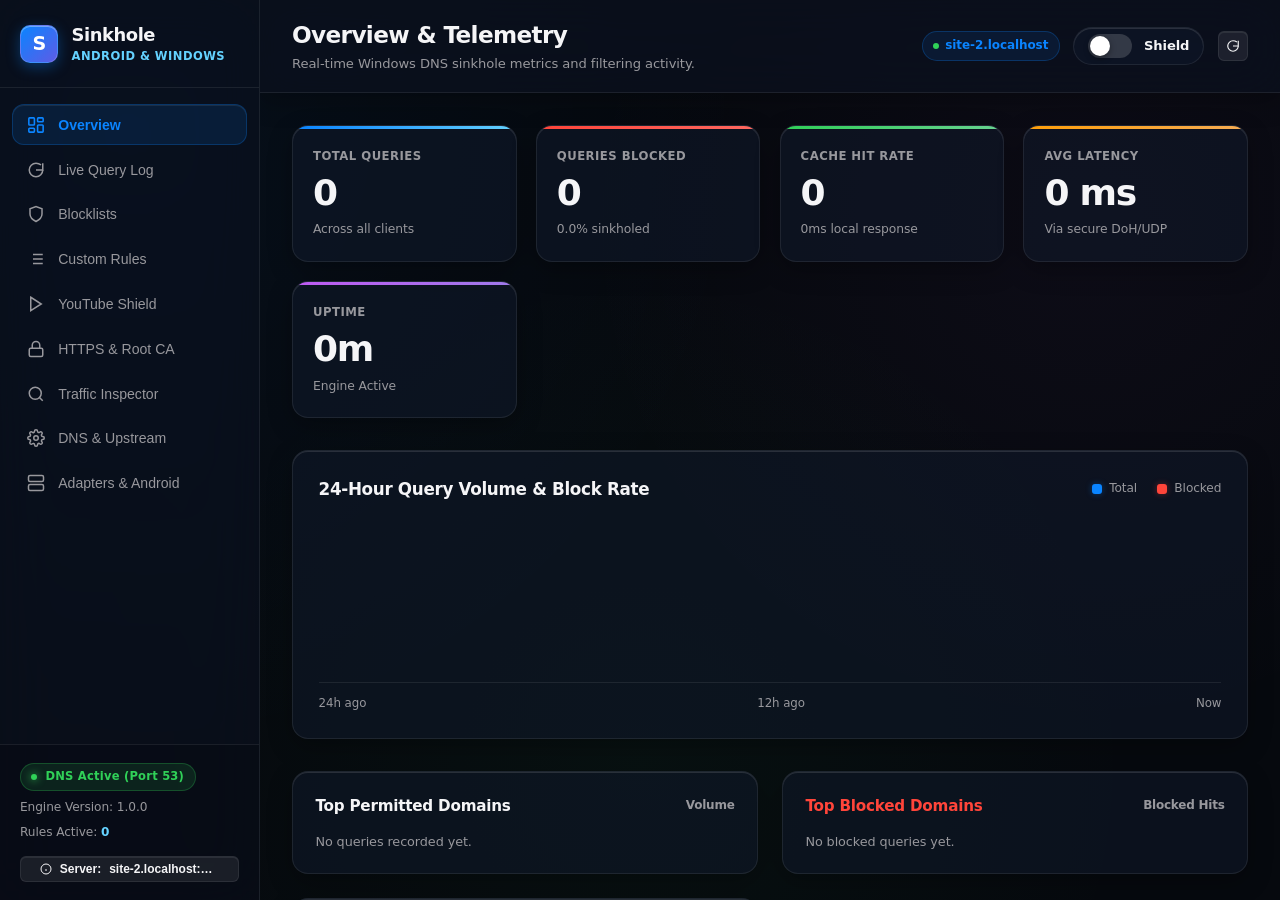
==== commit aa597896: "fix: resolve Android app 'Failed to fetch' error with 0.0.0.0 listen, CORS support, and smart connec" ====
--- a/src/web/static/index.html
+++ b/src/web/static/index.html
@@ -1303,7 +1303,7 @@
       <div class="topbar-actions">
         <!-- Server chip for mobile -->
         <div class="server-pill" onclick="openServerModal()" title="Change Sinkhole Server Target">
-          <span style="width:6px; height:6px; border-radius:50%; background:var(--apple-green);"></span>
+          <span id="topbarStatusDot" style="width:6px; height:6px; border-radius:50%; background:var(--apple-green);"></span>
           <span id="topbarServerIp">3002</span>
         </div>
 
@@ -1889,13 +1889,14 @@
       <div class="form-row">
         <label>Server Base URL</label>
         <input type="text" id="customServerInput" placeholder="http://192.168.1.100:3002">
-        <div class="form-help">Default: local host or origin server.</div>
+        <div class="form-help">Enter your Windows 11 PC's local IP address on Wi-Fi.</div>
+        <div id="lanSubnetHint" style="font-size:0.75rem; color:var(--apple-blue); margin-top:0.35rem; display:none;"></div>
       </div>
 
       <div style="display:flex; gap:0.5rem; margin-bottom:1.25rem; flex-wrap:wrap;">
+        <button class="btn btn-secondary btn-sm" onclick="setQuickServer('http://192.168.68.56:3002')">Current PC (192.168.68.56)</button>
+        <button class="btn btn-secondary btn-sm" onclick="setQuickServer('http://10.0.2.2:3002')">10.0.2.2 (Emulator)</button>
         <button class="btn btn-secondary btn-sm" onclick="setQuickServer('http://127.0.0.1:3002')">127.0.0.1:3002</button>
-        <button class="btn btn-secondary btn-sm" onclick="setQuickServer('http://10.0.2.2:3002')">10.0.2.2 (Emulator)</button>
-        <button class="btn btn-secondary btn-sm" onclick="useCurrentOrigin()">Use Origin</button>
       </div>
 
       <div style="display:flex; justify-content:space-between; align-items:center;">
@@ -2023,9 +2024,30 @@
 
     function openServerModal() {
       triggerHaptic('click');
-      document.getElementById('customServerInput').value = serverBaseUrl || window.location.origin;
+      const isFile = window.location.protocol === 'file:';
+      let currentVal = serverBaseUrl;
+      if (!currentVal && !isFile && window.location.origin) {
+        currentVal = window.location.origin;
+      }
+      document.getElementById('customServerInput').value = currentVal || '';
       document.getElementById('serverModal').classList.add('active');
       document.getElementById('serverTestFeedback').style.display = 'none';
+
+      // Check device LAN info via AndroidBridge
+      const a = window.Android || window.AndroidBridge;
+      if (a && typeof a.getDeviceLANInfo === 'function') {
+        try {
+          const info = JSON.parse(a.getDeviceLANInfo());
+          if (info.ip && info.ip !== '127.0.0.1') {
+            const subnet = info.ip.substring(0, info.ip.lastIndexOf('.'));
+            const hint = document.getElementById('lanSubnetHint');
+            if (hint) {
+              hint.textContent = `Phone IP: ${info.ip} · PC is likely http://${subnet}.56:3002`;
+              hint.style.display = 'block';
+            }
+          }
+        } catch (e) {}
+      }
     }
 
     function closeServerModal(e) {
@@ -2037,16 +2059,26 @@
     }
 
     function useCurrentOrigin() {
-      document.getElementById('customServerInput').value = window.location.origin;
+      if (window.location.protocol !== 'file:') {
+        document.getElementById('customServerInput').value = window.location.origin;
+      } else {
+        document.getElementById('customServerInput').value = 'http://192.168.68.56:3002';
+      }
     }
 
     async function testServerConnection() {
-      const url = document.getElementById('customServerInput').value.trim();
+      let url = document.getElementById('customServerInput').value.trim();
       const fb = document.getElementById('serverTestFeedback');
       fb.style.display = 'block';
-      fb.textContent = 'Testing connection...';
-      try {
-        const res = await fetch((url.replace(/\/+$/, '')) + '/api/status', {
+      if (!url || url.startsWith('file:')) {
+        fb.innerHTML = '<span style="color:var(--apple-red)">Please enter a valid HTTP address (e.g. http://192.168.68.56:3002)</span>';
+        return;
+      }
+      if (!/^https?:\/\//i.test(url)) url = 'http://' + url;
+      fb.textContent = 'Testing connection to ' + url + '...';
+      try {
+        const target = url.replace(/\/+$/, '') + '/api/status';
+        const res = await fetch(target, {
           headers: { 'X-Sinkhole': '1' }
         });
         if (res.ok) {
@@ -2056,33 +2088,58 @@
           fb.innerHTML = `<span style="color:var(--apple-red)">Failed: HTTP ${res.status}</span>`;
         }
       } catch (err) {
-        fb.innerHTML = `<span style="color:var(--apple-red)">Error: ${err.message}</span>`;
+        fb.innerHTML = `<span style="color:var(--apple-red)">Error: Cannot reach server. Verify PC is running and on same Wi-Fi.</span>`;
       }
     }
 
     function saveServerUrl() {
-      const input = document.getElementById('customServerInput').value.trim();
-      if (input === window.location.origin || !input) {
+      let input = document.getElementById('customServerInput').value.trim();
+      if (!input || input.startsWith('file:') || input === 'file://') {
         serverBaseUrl = '';
         localStorage.removeItem('sinkhole_server_url');
       } else {
-        serverBaseUrl = input;
-        localStorage.setItem('sinkhole_server_url', input);
-      }
-      if (window.Android && typeof window.Android.saveServerUrl === 'function') {
-        window.Android.saveServerUrl(serverBaseUrl);
+        if (!/^https?:\/\//i.test(input)) {
+          input = 'http://' + input;
+        }
+        try {
+          const u = new URL(input);
+          if (!u.port) {
+            u.port = '3002';
+            input = u.toString().replace(/\/+$/, '');
+          }
+        } catch (e) {}
+        serverBaseUrl = input.replace(/\/+$/, '');
+        localStorage.setItem('sinkhole_server_url', serverBaseUrl);
+      }
+      const a = window.Android || window.AndroidBridge;
+      if (a && typeof a.saveServerUrl === 'function') {
+        a.saveServerUrl(serverBaseUrl);
       }
       updateServerLabels();
       closeServerModal();
-      showToast('Server connection target updated');
+      showToast(serverBaseUrl ? 'Connected to ' + serverBaseUrl : 'Disconnected from custom server');
       refreshCurrentView();
       setupSSE();
     }
 
     function updateServerLabels() {
-      const display = serverBaseUrl ? serverBaseUrl.replace(/^https?:\/\//, '') : (window.location.host || '127.0.0.1:3002');
-      document.getElementById('currentServerLabel').textContent = display;
-      document.getElementById('topbarServerIp').textContent = display.split(':')[0] || '3002';
+      const isFile = window.location.protocol === 'file:';
+      const isConnected = Boolean(serverBaseUrl) || !isFile;
+
+      const dotEl = document.getElementById('topbarStatusDot');
+      const ipEl = document.getElementById('topbarServerIp');
+      const sideLabelEl = document.getElementById('currentServerLabel');
+
+      if (!isConnected) {
+        if (dotEl) dotEl.style.background = 'var(--apple-orange)';
+        if (ipEl) ipEl.textContent = 'Connect Server';
+        if (sideLabelEl) sideLabelEl.textContent = 'Not Connected';
+      } else {
+        const display = serverBaseUrl ? serverBaseUrl.replace(/^https?:\/\//, '') : (window.location.host || '127.0.0.1:3002');
+        if (dotEl) dotEl.style.background = 'var(--apple-green)';
+        if (ipEl) ipEl.textContent = display.split(':')[0] || '3002';
+        if (sideLabelEl) sideLabelEl.textContent = display;
+      }
     }
 
     // -------------------------------------------------------------
@@ -2145,18 +2202,29 @@
     // API CALL HELPER
     // -------------------------------------------------------------
     async function api(path, options = {}) {
+      const isFile = window.location.protocol === 'file:';
+      if (!serverBaseUrl && isFile) {
+        throw new Error('Not connected to Sinkhole server. Tap "Connect Server" above.');
+      }
       options.headers = {
         'Content-Type': 'application/json',
         'X-Sinkhole': '1',
         ...(options.headers || {})
       };
       const url = getApiUrl(path);
-      const res = await fetch(url, options);
-      if (!res.ok) {
-        const err = await res.json().catch(() => ({ error: res.statusText }));
-        throw new Error(err.error || `HTTP ${res.status}`);
-      }
-      return res.json();
+      try {
+        const res = await fetch(url, options);
+        if (!res.ok) {
+          const err = await res.json().catch(() => ({ error: res.statusText }));
+          throw new Error(err.error || `HTTP ${res.status}`);
+        }
+        return res.json();
+      } catch (err) {
+        if (err.message && (err.message.includes('Failed to fetch') || err.message.includes('NetworkError'))) {
+          throw new Error(`Cannot reach Sinkhole server at ${serverBaseUrl || window.location.origin}. Check Wi-Fi & PC IP.`);
+        }
+        throw err;
+      }
     }
 
     // -------------------------------------------------------------
@@ -2184,10 +2252,18 @@
 
     async function toggleProtection(enabled) {
       triggerHaptic('click');
+      const isFile = window.location.protocol === 'file:';
+      if (!serverBaseUrl && isFile) {
+        document.getElementById('protectionToggle').checked = !enabled;
+        showToast('Please connect to your Sinkhole server first', true);
+        openServerModal();
+        return;
+      }
       try {
         await api('/api/protection', { method: 'POST', body: JSON.stringify({ enabled }) });
         showToast(`Sinkhole Protection ${enabled ? 'Enabled' : 'Disabled'}`);
       } catch (err) {
+        document.getElementById('protectionToggle').checked = !enabled;
         showToast(err.message, true);
       }
     }
@@ -2900,14 +2976,24 @@
     // Init
     window.addEventListener('DOMContentLoaded', () => {
       // Check if native Android bridge provides saved server url
-      if (window.Android && typeof window.Android.getServerUrl === 'function') {
-        const saved = window.Android.getServerUrl();
+      const a = window.Android || window.AndroidBridge;
+      if (a && typeof a.getServerUrl === 'function') {
+        const saved = a.getServerUrl();
         if (saved) serverBaseUrl = saved;
       }
       updateServerLabels();
-      fetchStatus();
-      fetchStats();
-      setupSSE();
+
+      const isFile = window.location.protocol === 'file:';
+      if (!serverBaseUrl && isFile) {
+        // Automatically prompt the user on first launch to connect to their Windows PC
+        setTimeout(() => {
+          openServerModal();
+        }, 350);
+      } else {
+        fetchStatus();
+        fetchStats();
+        setupSSE();
+      }
     });
   </script>
 </body>
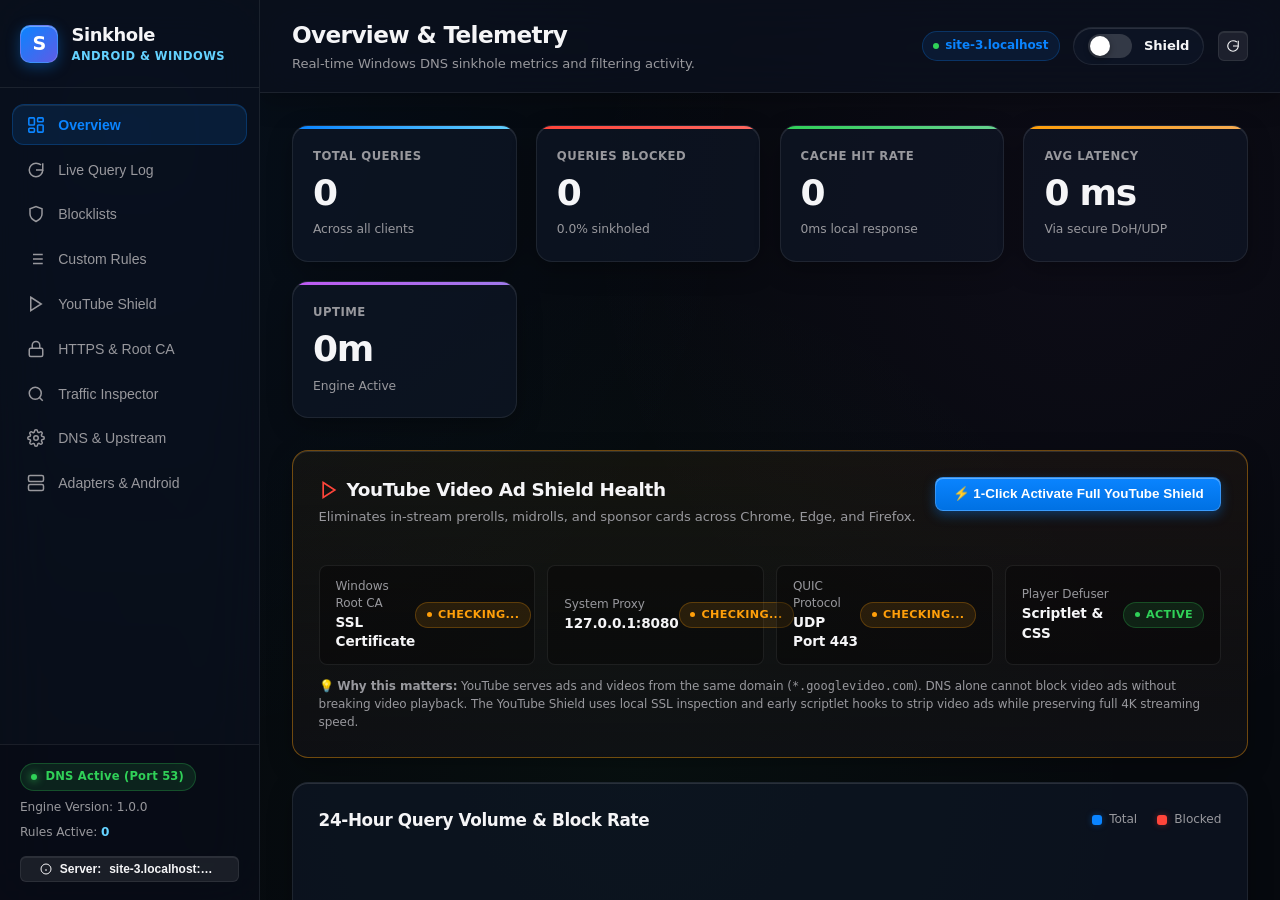
==== commit 083e8713: "feat: complete YouTube video ad-blocker overhaul with QUIC suppression, proxy decompression, deep pl" ====
--- a/src/web/static/index.html
+++ b/src/web/static/index.html
@@ -1352,6 +1352,62 @@
         </div>
       </div>
 
+      <!-- YouTube Protection & Video Ad Defusal Health Card -->
+      <div class="panel" id="overviewYtHealthCard" style="margin-top:1.25rem; border-color: rgba(255, 159, 10, 0.4); background: linear-gradient(180deg, rgba(255, 159, 10, 0.05) 0%, rgba(18, 18, 22, 0.7) 100%);">
+        <div style="display:flex; justify-content:space-between; align-items:flex-start; gap:1rem; flex-wrap:wrap;">
+          <div>
+            <div class="panel-title" style="display:flex; align-items:center; gap:0.5rem;">
+              <svg width="20" height="20" viewBox="0 0 24 24" fill="none" stroke="#ff453a" stroke-width="2"><polygon points="5 3 19 12 5 21 5 3"/></svg>
+              <span>YouTube Video Ad Shield Health</span>
+            </div>
+            <div class="panel-sub" style="margin-top:0.25rem;">
+              Eliminates in-stream prerolls, midrolls, and sponsor cards across Chrome, Edge, and Firefox.
+            </div>
+          </div>
+          <button class="btn btn-primary" id="yt1ClickSetupBtn" onclick="setupYouTubeShield()">
+            ⚡ 1-Click Activate Full YouTube Shield
+          </button>
+        </div>
+
+        <div style="display:grid; grid-template-columns: repeat(auto-fit, minmax(200px, 1fr)); gap:0.75rem; margin-top:1rem;">
+          <div style="background:rgba(0,0,0,0.3); border:1px solid var(--glass-border); border-radius:var(--radius-sm); padding:0.75rem 1rem; display:flex; justify-content:space-between; align-items:center;">
+            <div>
+              <div style="font-size:0.75rem; color:var(--text-secondary);">Windows Root CA</div>
+              <div style="font-weight:600; font-size:0.85rem;">SSL Certificate</div>
+            </div>
+            <span class="badge error yt-health-badge" id="ytHealthCaBadge"><span class="badge-dot"></span> Checking...</span>
+          </div>
+
+          <div style="background:rgba(0,0,0,0.3); border:1px solid var(--glass-border); border-radius:var(--radius-sm); padding:0.75rem 1rem; display:flex; justify-content:space-between; align-items:center;">
+            <div>
+              <div style="font-size:0.75rem; color:var(--text-secondary);">System Proxy</div>
+              <div style="font-weight:600; font-size:0.85rem;">127.0.0.1:8080</div>
+            </div>
+            <span class="badge error yt-health-badge" id="ytHealthProxyBadge"><span class="badge-dot"></span> Checking...</span>
+          </div>
+
+          <div style="background:rgba(0,0,0,0.3); border:1px solid var(--glass-border); border-radius:var(--radius-sm); padding:0.75rem 1rem; display:flex; justify-content:space-between; align-items:center;">
+            <div>
+              <div style="font-size:0.75rem; color:var(--text-secondary);">QUIC Protocol</div>
+              <div style="font-weight:600; font-size:0.85rem;">UDP Port 443</div>
+            </div>
+            <span class="badge error yt-health-badge" id="ytHealthQuicBadge"><span class="badge-dot"></span> Checking...</span>
+          </div>
+
+          <div style="background:rgba(0,0,0,0.3); border:1px solid var(--glass-border); border-radius:var(--radius-sm); padding:0.75rem 1rem; display:flex; justify-content:space-between; align-items:center;">
+            <div>
+              <div style="font-size:0.75rem; color:var(--text-secondary);">Player Defuser</div>
+              <div style="font-weight:600; font-size:0.85rem;">Scriptlet & CSS</div>
+            </div>
+            <span class="badge allowed yt-health-badge" id="ytHealthEngineBadge"><span class="badge-dot"></span> Active</span>
+          </div>
+        </div>
+
+        <div style="margin-top:0.75rem; font-size:0.75rem; color:var(--text-secondary); line-height:1.5;">
+          💡 <strong>Why this matters:</strong> YouTube serves ads and videos from the same domain (<code>*.googlevideo.com</code>). DNS alone cannot block video ads without breaking video playback. The YouTube Shield uses local SSL inspection and early scriptlet hooks to strip video ads while preserving full 4K streaming speed.
+        </div>
+      </div>
+
       <!-- Interactive 24-Hour Timeline -->
       <div class="chart-card">
         <div class="chart-header">
@@ -1748,13 +1804,17 @@
       </div>
 
       <div class="panel">
-        <div class="panel-title">How YouTube Ad Defusal Works</div>
+        <div class="panel-title">How YouTube Ad Defusal Works (Desktop vs Mobile)</div>
         <div style="font-size:0.85rem; color:var(--text-secondary); line-height:1.6; margin-top:0.5rem;">
           <p style="margin-bottom:0.6rem;">
-            1. <strong>Zero Playback Buffering:</strong> Video streams pass through a direct, zero-copy TCP tunnel. The proxy never re-encodes media chunks, preserving full 4K 60fps throughput.
+            1. <strong>Windows 11 Browsers (Chrome, Edge, Firefox, Brave):</strong> When the 1-Click Shield is active, Windows routes browser web traffic through the local proxy (<code>127.0.0.1:8080</code>) using your trusted local CA. Outbound QUIC (UDP 443) is blocked so browsers cannot bypass the proxy. Player API payloads are sanitized and the early scriptlet auto-skips any server-stitched ad breaks.
           </p>
           <p style="margin-bottom:0.6rem;">
-            2. <strong>Player API Sanitization:</strong> Intercepts <code class="code-box">POST /youtubei/v1/player</code>, strips ad cues, and starts the video with 0 ads scheduled.
+            2. <strong>Zero Playback Buffering:</strong> Video streams (<code>*.googlevideo.com/videoplayback</code>) pass through a direct, zero-copy TCP tunnel. The proxy never re-encodes media chunks, preserving full 4K/60fps and 8K HDR throughput.
+          </p>
+          <p style="margin-bottom:0.6rem;">
+            3. <strong>Android Mobile Protection:</strong> Private DNS (DoT) blocks all tracker and banner domains. For video ads on Android:
+            the native YouTube app hardcodes SSL pinning (rejecting custom CAs); to enjoy 100% ad-free YouTube videos on Android, watch via mobile browsers (Chrome/Brave/Firefox) connected to Sinkhole or use the companion web shell.
           </p>
         </div>
       </div>
@@ -2187,11 +2247,11 @@
 
     function refreshCurrentView() {
       fetchStatus();
-      if (currentView === 'overview') fetchStats();
+      if (currentView === 'overview') { fetchStats(); fetchYouTubeHealth(); }
       if (currentView === 'querylog') fetchQueryLog();
       if (currentView === 'blocklists') fetchBlocklists();
       if (currentView === 'rules') fetchRules();
-      if (currentView === 'youtube') fetchYouTubeConfig();
+      if (currentView === 'youtube') { fetchYouTubeConfig(); fetchYouTubeHealth(); }
       if (currentView === 'https') { fetchCAStatus(); fetchProxyStatus(); }
       if (currentView === 'inspector') fetchCosmeticRules();
       if (currentView === 'settings') fetchSettings();
@@ -2777,6 +2837,96 @@
       try {
         await api('/api/youtube', { method: 'PUT', body: JSON.stringify(payload) });
         showToast('YouTube Shield configuration saved');
+        fetchYouTubeHealth();
+      } catch (err) {
+        showToast(err.message, true);
+      }
+    }
+
+    async function fetchYouTubeHealth() {
+      try {
+        const h = await api('/api/youtube/health');
+        renderYouTubeHealthWidgets(h);
+      } catch (e) {
+        console.warn('Failed to load YouTube health', e);
+      }
+    }
+
+    function renderYouTubeHealthWidgets(h) {
+      const allHealthy = h.all_healthy;
+
+      const caBadge = document.getElementById('ytHealthCaBadge');
+      if (caBadge) {
+        caBadge.className = `badge ${h.ca_trusted ? 'allowed' : 'error'}`;
+        caBadge.innerHTML = `<span class="badge-dot"></span> ${h.ca_trusted ? 'Trusted' : 'Not Trusted'}`;
+      }
+
+      const proxyBadge = document.getElementById('ytHealthProxyBadge');
+      if (proxyBadge) {
+        proxyBadge.className = `badge ${h.proxy_enabled ? 'allowed' : 'error'}`;
+        proxyBadge.innerHTML = `<span class="badge-dot"></span> ${h.proxy_enabled ? 'Active (8080)' : 'Disabled'}`;
+      }
+
+      const quicBadge = document.getElementById('ytHealthQuicBadge');
+      if (quicBadge) {
+        quicBadge.className = `badge ${h.quic_blocked ? 'allowed' : 'error'}`;
+        quicBadge.innerHTML = `<span class="badge-dot"></span> ${h.quic_blocked ? 'QUIC Blocked' : 'QUIC Allowed'}`;
+      }
+
+      const engineBadge = document.getElementById('ytHealthEngineBadge');
+      if (engineBadge) {
+        engineBadge.className = `badge ${h.shield_enabled ? 'allowed' : 'error'}`;
+        engineBadge.innerHTML = `<span class="badge-dot"></span> ${h.shield_enabled ? 'Defuser Active' : 'Disabled'}`;
+      }
+
+      const mainBtn = document.getElementById('yt1ClickSetupBtn');
+      if (mainBtn) {
+        if (allHealthy) {
+          mainBtn.className = 'btn btn-secondary btn-sm';
+          mainBtn.innerHTML = '✓ YouTube Shield Active (Revert)';
+          mainBtn.onclick = teardownYouTubeShield;
+        } else {
+          mainBtn.className = 'btn btn-primary';
+          mainBtn.innerHTML = '⚡ 1-Click Activate Full YouTube Shield';
+          mainBtn.onclick = setupYouTubeShield;
+        }
+      }
+
+      const overviewCard = document.getElementById('overviewYtHealthCard');
+      if (overviewCard) {
+        if (allHealthy) {
+          overviewCard.style.borderColor = 'rgba(52, 199, 89, 0.4)';
+          overviewCard.style.background = 'linear-gradient(180deg, rgba(52, 199, 89, 0.06) 0%, rgba(18, 18, 22, 0.7) 100%)';
+        } else {
+          overviewCard.style.borderColor = 'rgba(255, 159, 10, 0.4)';
+          overviewCard.style.background = 'linear-gradient(180deg, rgba(255, 159, 10, 0.05) 0%, rgba(18, 18, 22, 0.7) 100%)';
+        }
+      }
+    }
+
+    async function setupYouTubeShield() {
+      triggerHaptic('heavy');
+      showToast('Activating Root CA, System Proxy, and QUIC Firewall...');
+      try {
+        const h = await api('/api/youtube/setup', { method: 'POST' });
+        renderYouTubeHealthWidgets(h);
+        fetchCAStatus();
+        fetchProxyStatus();
+        showToast('✓ YouTube Shield fully activated across all desktop browsers!');
+      } catch (err) {
+        showToast('Setup error: ' + err.message, true);
+      }
+    }
+
+    async function teardownYouTubeShield() {
+      triggerHaptic('click');
+      if (!confirm('Disable YouTube system proxy and restore standard network settings?')) return;
+      try {
+        const h = await api('/api/youtube/teardown', { method: 'POST' });
+        renderYouTubeHealthWidgets(h);
+        fetchCAStatus();
+        fetchProxyStatus();
+        showToast('YouTube Shield and System Proxy deactivated.');
       } catch (err) {
         showToast(err.message, true);
       }
@@ -2992,6 +3142,7 @@
       } else {
         fetchStatus();
         fetchStats();
+        fetchYouTubeHealth();
         setupSSE();
       }
     });
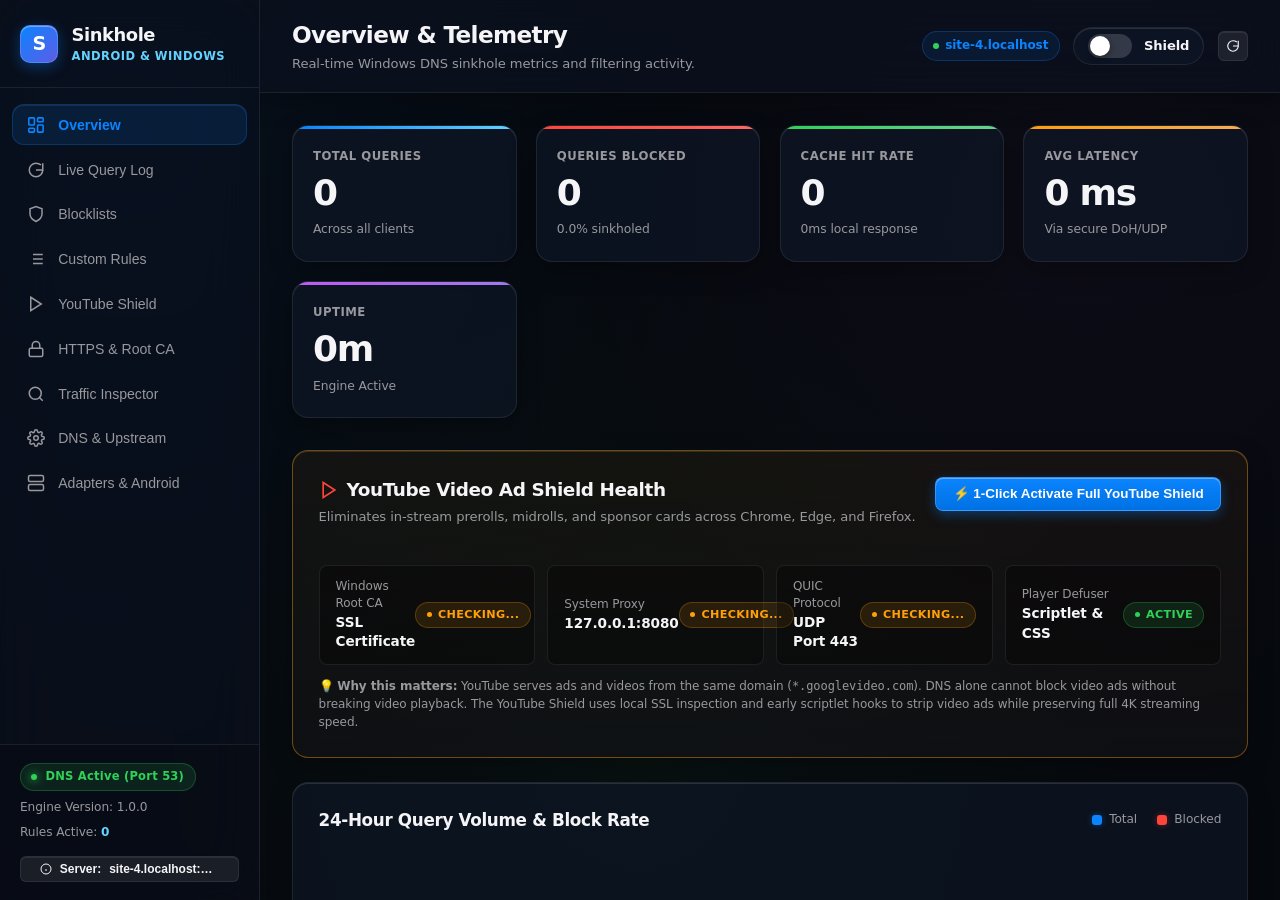
==== commit d2724186: "feat: 1-click YouTube shield setup with elevated automation and mobile connectivity fix" ====
--- a/src/web/static/index.html
+++ b/src/web/static/index.html
@@ -1948,15 +1948,19 @@
       
       <div class="form-row">
         <label>Server Base URL</label>
-        <input type="text" id="customServerInput" placeholder="http://192.168.1.100:3002">
-        <div class="form-help">Enter your Windows 11 PC's local IP address on Wi-Fi.</div>
+        <input type="text" id="customServerInput" placeholder="http://192.168.68.51:3002">
+        <div class="form-help">Enter your Windows 11 PC's local IP address on Wi-Fi (port 3002).</div>
         <div id="lanSubnetHint" style="font-size:0.75rem; color:var(--apple-blue); margin-top:0.35rem; display:none;"></div>
       </div>
 
+      <div style="background:rgba(255,159,10,0.1); border:1px solid rgba(255,159,10,0.25); border-radius:var(--radius-sm); padding:0.6rem 0.8rem; margin-bottom:1rem; font-size:0.78rem; color:var(--text-secondary);">
+        <strong style="color:var(--apple-orange)">💡 Mobile / Android Notice:</strong> To control Sinkhole from your phone, connect to your PC's Wi-Fi IP (e.g. <code>http://192.168.68.51:3002</code>). Do not use <code>127.0.0.1</code> on your phone.
+      </div>
+
       <div style="display:flex; gap:0.5rem; margin-bottom:1.25rem; flex-wrap:wrap;">
-        <button class="btn btn-secondary btn-sm" onclick="setQuickServer('http://192.168.68.56:3002')">Current PC (192.168.68.56)</button>
+        <button class="btn btn-secondary btn-sm" onclick="setQuickServer('http://192.168.68.51:3002')">PC Wi-Fi (192.168.68.51:3002)</button>
         <button class="btn btn-secondary btn-sm" onclick="setQuickServer('http://10.0.2.2:3002')">10.0.2.2 (Emulator)</button>
-        <button class="btn btn-secondary btn-sm" onclick="setQuickServer('http://127.0.0.1:3002')">127.0.0.1:3002</button>
+        <button class="btn btn-secondary btn-sm" onclick="setQuickServer('http://127.0.0.1:3002')">127.0.0.1:3002 (PC Only)</button>
       </div>
 
       <div style="display:flex; justify-content:space-between; align-items:center;">
@@ -2102,7 +2106,7 @@
             const subnet = info.ip.substring(0, info.ip.lastIndexOf('.'));
             const hint = document.getElementById('lanSubnetHint');
             if (hint) {
-              hint.textContent = `Phone IP: ${info.ip} · PC is likely http://${subnet}.56:3002`;
+              hint.textContent = `Phone IP: ${info.ip} · PC is likely http://${subnet}.51:3002`;
               hint.style.display = 'block';
             }
           }
@@ -2122,7 +2126,7 @@
       if (window.location.protocol !== 'file:') {
         document.getElementById('customServerInput').value = window.location.origin;
       } else {
-        document.getElementById('customServerInput').value = 'http://192.168.68.56:3002';
+        document.getElementById('customServerInput').value = 'http://192.168.68.51:3002';
       }
     }
 
@@ -2131,7 +2135,7 @@
       const fb = document.getElementById('serverTestFeedback');
       fb.style.display = 'block';
       if (!url || url.startsWith('file:')) {
-        fb.innerHTML = '<span style="color:var(--apple-red)">Please enter a valid HTTP address (e.g. http://192.168.68.56:3002)</span>';
+        fb.innerHTML = '<span style="color:var(--apple-red)">Please enter a valid HTTP address (e.g. http://192.168.68.51:3002)</span>';
         return;
       }
       if (!/^https?:\/\//i.test(url)) url = 'http://' + url;
@@ -2148,7 +2152,7 @@
           fb.innerHTML = `<span style="color:var(--apple-red)">Failed: HTTP ${res.status}</span>`;
         }
       } catch (err) {
-        fb.innerHTML = `<span style="color:var(--apple-red)">Error: Cannot reach server. Verify PC is running and on same Wi-Fi.</span>`;
+        fb.innerHTML = `<span style="color:var(--apple-red)">Error: Cannot reach server. Verify PC is running sinkhole.exe and on same Wi-Fi.</span>`;
       }
     }
 
@@ -2184,7 +2188,10 @@
 
     function updateServerLabels() {
       const isFile = window.location.protocol === 'file:';
-      const isConnected = Boolean(serverBaseUrl) || !isFile;
+      const isAndroid = Boolean(window.Android || window.AndroidBridge);
+      const isConnected = isFile
+        ? (Boolean(serverBaseUrl) && (!isAndroid || !/127\.0\.0\.1|localhost/i.test(serverBaseUrl)))
+        : true;
 
       const dotEl = document.getElementById('topbarStatusDot');
       const ipEl = document.getElementById('topbarServerIp');
@@ -2263,8 +2270,9 @@
     // -------------------------------------------------------------
     async function api(path, options = {}) {
       const isFile = window.location.protocol === 'file:';
-      if (!serverBaseUrl && isFile) {
-        throw new Error('Not connected to Sinkhole server. Tap "Connect Server" above.');
+      const isAndroid = Boolean(window.Android || window.AndroidBridge);
+      if (isFile && (!serverBaseUrl || (isAndroid && /127\.0\.0\.1|localhost/i.test(serverBaseUrl)))) {
+        throw new Error('Not connected to PC server. Tap "Connect Server" above and enter your PC Wi-Fi IP (192.168.68.51:3002).');
       }
       options.headers = {
         'Content-Type': 'application/json',
@@ -2313,9 +2321,10 @@
     async function toggleProtection(enabled) {
       triggerHaptic('click');
       const isFile = window.location.protocol === 'file:';
-      if (!serverBaseUrl && isFile) {
+      const isAndroid = Boolean(window.Android || window.AndroidBridge);
+      if (isFile && (!serverBaseUrl || (isAndroid && /127\.0\.0\.1|localhost/i.test(serverBaseUrl)))) {
         document.getElementById('protectionToggle').checked = !enabled;
-        showToast('Please connect to your Sinkhole server first', true);
+        showToast('Connect to your PC server (e.g. 192.168.68.51) first', true);
         openServerModal();
         return;
       }
@@ -2906,30 +2915,93 @@
 
     async function setupYouTubeShield() {
       triggerHaptic('heavy');
-      showToast('Activating Root CA, System Proxy, and QUIC Firewall...');
-      try {
-        const h = await api('/api/youtube/setup', { method: 'POST' });
-        renderYouTubeHealthWidgets(h);
-        fetchCAStatus();
-        fetchProxyStatus();
-        showToast('✓ YouTube Shield fully activated across all desktop browsers!');
+      const mainBtn = document.getElementById('yt1ClickSetupBtn');
+      if (mainBtn) {
+        mainBtn.disabled = true;
+        mainBtn.innerHTML = '<span class="badge-dot" style="background:#ff9f0a; display:inline-block; margin-right:6px;"></span> Requesting Windows elevation...';
+      }
+      showToast('Windows UAC prompt requested! Click "Yes" to complete 1-Click setup...');
+
+      try {
+        const res = await api('/api/youtube/setup', { method: 'POST' });
+        if (res && res.uac_launched) {
+          showToast('Elevated setup active. Finalizing certificate trust & firewall...');
+        }
       } catch (err) {
         showToast('Setup error: ' + err.message, true);
-      }
+        if (mainBtn) {
+          mainBtn.disabled = false;
+          mainBtn.innerHTML = '⚡ 1-Click Activate Full YouTube Shield';
+        }
+        return;
+      }
+
+      // Poll /api/youtube/health every 1s for up to 15 seconds
+      let attempts = 0;
+      const pollTimer = setInterval(async () => {
+        attempts++;
+        try {
+          const h = await api('/api/youtube/health');
+          renderYouTubeHealthWidgets(h);
+          if (h.all_healthy || (h.ca_trusted && h.proxy_enabled && h.quic_blocked)) {
+            clearInterval(pollTimer);
+            fetchCAStatus();
+            fetchProxyStatus();
+            showToast('✓ YouTube Shield fully activated across all desktop browsers!');
+            return;
+          }
+        } catch (e) {}
+
+        if (attempts >= 15) {
+          clearInterval(pollTimer);
+          fetchYouTubeHealth();
+          fetchCAStatus();
+          fetchProxyStatus();
+          if (mainBtn) mainBtn.disabled = false;
+          showToast('1-Click setup completed. Check indicators below.');
+        }
+      }, 1000);
     }
 
     async function teardownYouTubeShield() {
       triggerHaptic('click');
       if (!confirm('Disable YouTube system proxy and restore standard network settings?')) return;
-      try {
-        const h = await api('/api/youtube/teardown', { method: 'POST' });
-        renderYouTubeHealthWidgets(h);
-        fetchCAStatus();
-        fetchProxyStatus();
-        showToast('YouTube Shield and System Proxy deactivated.');
+      const mainBtn = document.getElementById('yt1ClickSetupBtn');
+      if (mainBtn) {
+        mainBtn.disabled = true;
+        mainBtn.innerHTML = '<span class="badge-dot" style="background:#ff9f0a; display:inline-block; margin-right:6px;"></span> Reverting network settings...';
+      }
+      showToast('Reverting proxy and firewall rules...');
+
+      try {
+        await api('/api/youtube/teardown', { method: 'POST' });
       } catch (err) {
         showToast(err.message, true);
       }
+
+      let attempts = 0;
+      const pollTimer = setInterval(async () => {
+        attempts++;
+        try {
+          const h = await api('/api/youtube/health');
+          renderYouTubeHealthWidgets(h);
+          if (!h.proxy_enabled && !h.quic_blocked) {
+            clearInterval(pollTimer);
+            fetchCAStatus();
+            fetchProxyStatus();
+            showToast('YouTube Shield and System Proxy deactivated.');
+            return;
+          }
+        } catch (e) {}
+
+        if (attempts >= 10) {
+          clearInterval(pollTimer);
+          fetchYouTubeHealth();
+          fetchCAStatus();
+          fetchProxyStatus();
+          if (mainBtn) mainBtn.disabled = false;
+        }
+      }, 1000);
     }
 
     // -------------------------------------------------------------
@@ -3134,7 +3206,8 @@
       updateServerLabels();
 
       const isFile = window.location.protocol === 'file:';
-      if (!serverBaseUrl && isFile) {
+      const isAndroid = Boolean(window.Android || window.AndroidBridge);
+      if (isFile && (!serverBaseUrl || (isAndroid && /127\.0\.0\.1|localhost/i.test(serverBaseUrl)))) {
         // Automatically prompt the user on first launch to connect to their Windows PC
         setTimeout(() => {
           openServerModal();
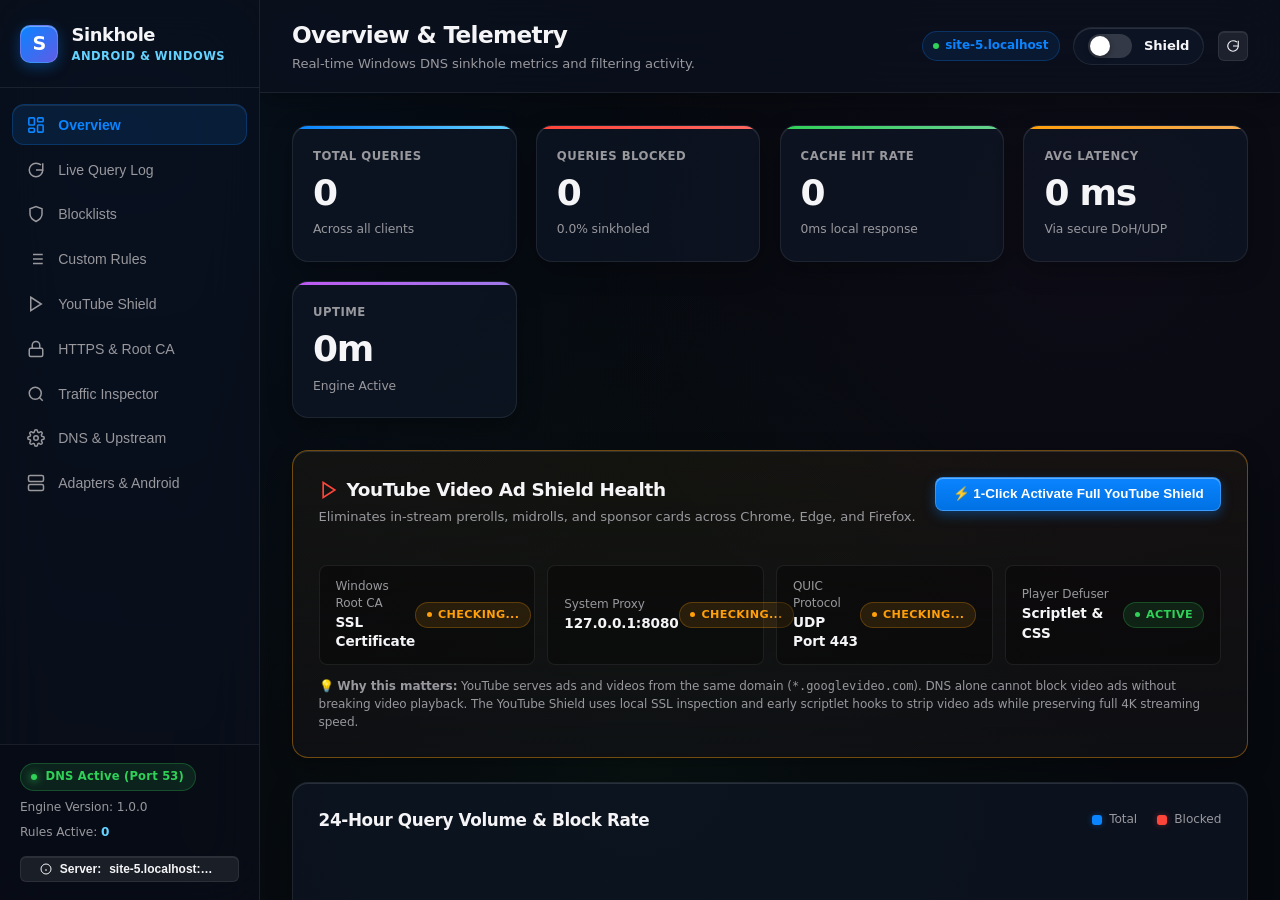
==== commit 65410411: "fix: resolve YouTube offline error by clearing custom block and fixing proxy transfer-encoding" ====
--- a/src/web/static/index.html
+++ b/src/web/static/index.html
@@ -2512,6 +2512,10 @@
 
     async function quickRule(domain, action) {
       triggerHaptic('click');
+      if (action === 'block' && (domain.includes('youtube.com') || domain.includes('googlevideo.com'))) {
+        showToast('Cannot block core YouTube domain. YouTube Shield handles ad elimination automatically.', true);
+        return;
+      }
       try {
         await api('/api/rules', {
           method: 'POST',
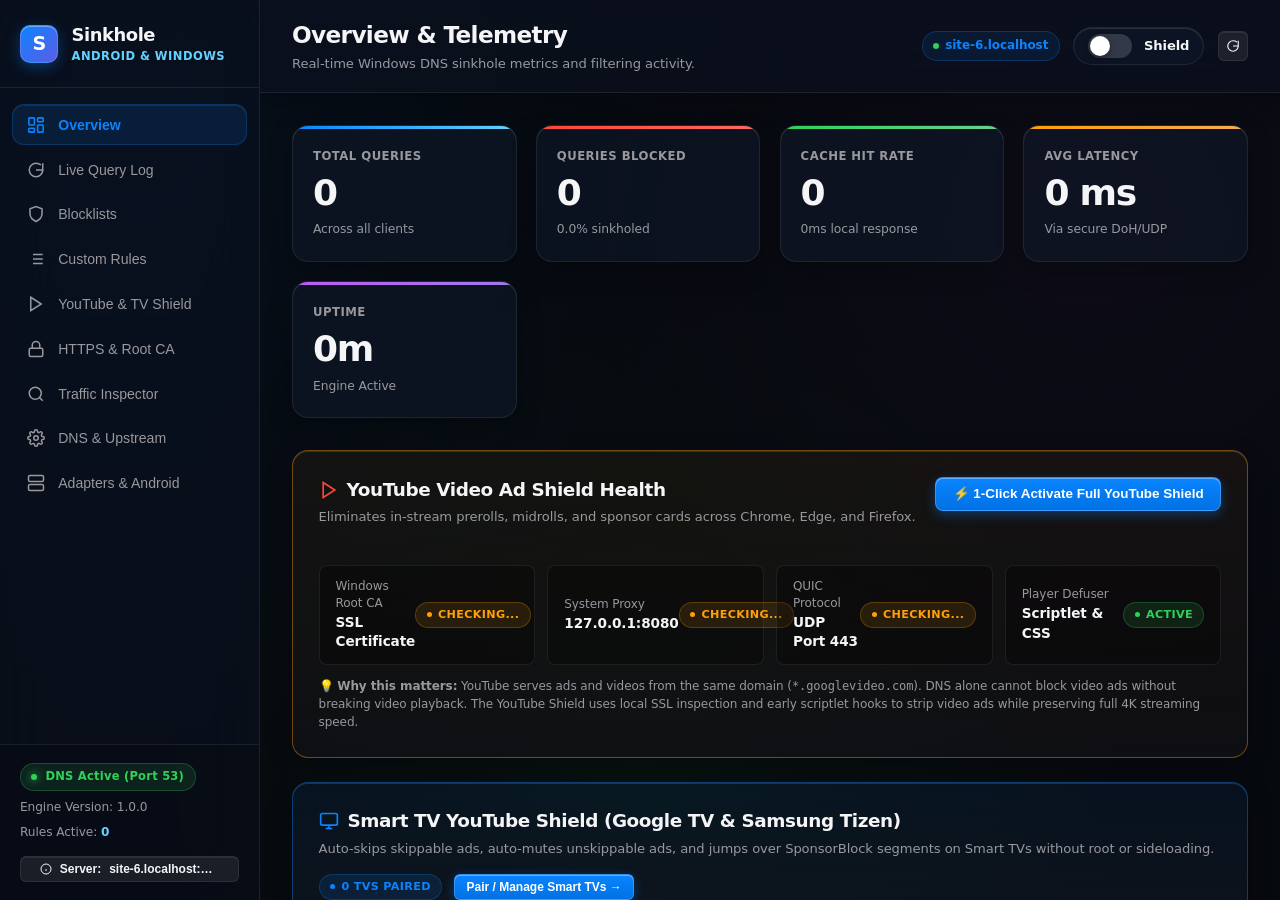
==== commit 9966df29: "feat(tvshield): add Smart TV YouTube Lounge & SponsorBlock shield for Google TV and Samsung Tizen" ====
--- a/src/web/static/index.html
+++ b/src/web/static/index.html
@@ -972,6 +972,72 @@
       font-size: 0.8rem;
       color: var(--apple-teal);
       overflow-x: auto;
+    }
+
+    /* Smart TV Lounge Shield Cards & Category Chips */
+    .tv-grid-2 {
+      display: grid;
+      grid-template-columns: repeat(auto-fit, minmax(290px, 1fr));
+      gap: 1rem;
+      margin-top: 1.1rem;
+    }
+
+    .tv-subcard {
+      background: rgba(0, 0, 0, 0.26);
+      border: 1px solid var(--glass-border);
+      border-radius: var(--radius-md);
+      padding: 1.15rem;
+      display: flex;
+      flex-direction: column;
+      gap: 0.7rem;
+    }
+
+    .tv-device-card {
+      background: rgba(255, 255, 255, 0.03);
+      border: 1px solid var(--glass-border);
+      border-radius: var(--radius-md);
+      padding: 1rem 1.15rem;
+      display: flex;
+      justify-content: space-between;
+      align-items: center;
+      gap: 1rem;
+      flex-wrap: wrap;
+      transition: border-color 180ms, background 180ms;
+    }
+
+    .tv-device-card:hover {
+      border-color: var(--glass-border-hover);
+      background: rgba(255, 255, 255, 0.045);
+    }
+
+    .tv-chip-group {
+      display: flex;
+      flex-wrap: wrap;
+      gap: 0.5rem;
+      margin-top: 0.4rem;
+    }
+
+    .tv-cat-chip {
+      display: inline-flex;
+      align-items: center;
+      gap: 0.4rem;
+      padding: 0.36rem 0.78rem;
+      border-radius: var(--radius-pill);
+      font-size: 0.76rem;
+      font-weight: 600;
+      cursor: pointer;
+      user-select: none;
+      background: rgba(255, 255, 255, 0.05);
+      border: 1px solid var(--glass-border);
+      color: var(--text-secondary);
+      transition: all 160ms;
+    }
+
+    .tv-cat-chip.active {
+      background: rgba(10, 132, 255, 0.18);
+      border-color: rgba(10, 132, 255, 0.5);
+      color: #ffffff;
+      box-shadow: 0 0 12px rgba(10, 132, 255, 0.2);
     }
 
     /* -------------------------------------------------------------
@@ -1253,7 +1319,7 @@
       </button>
       <button class="nav-btn" onclick="switchView('youtube')">
         <svg viewBox="0 0 24 24" fill="none" stroke="currentColor"><polygon points="5 3 19 12 5 21 5 3"/></svg>
-        YouTube Shield
+        YouTube &amp; TV Shield
       </button>
       <button class="nav-btn" onclick="switchView('https')">
         <svg viewBox="0 0 24 24" fill="none" stroke="currentColor"><rect width="18" height="11" x="3" y="11" rx="2" ry="2"/><path d="M7 11V7a5 5 0 0 1 10 0v4"/></svg>
@@ -1408,6 +1474,27 @@
         </div>
       </div>
 
+      <!-- Smart TV Lounge Shield Overview Card -->
+      <div class="panel" id="overviewTvShieldCard" style="margin-bottom:2rem; border-color: rgba(10, 132, 255, 0.38); background: linear-gradient(180deg, rgba(10, 132, 255, 0.07) 0%, rgba(18, 22, 34, 0.72) 100%);">
+        <div style="display:flex; justify-content:space-between; align-items:center; gap:1rem; flex-wrap:wrap;">
+          <div>
+            <div class="panel-title" style="display:flex; align-items:center; gap:0.55rem;">
+              <svg width="20" height="20" viewBox="0 0 24 24" fill="none" stroke="#0A84FF" stroke-width="2"><rect x="2" y="3" width="20" height="14" rx="2"/><line x1="8" y1="21" x2="16" y2="21"/><line x1="12" y1="17" x2="12" y2="21"/></svg>
+              <span>Smart TV YouTube Shield (Google TV &amp; Samsung Tizen)</span>
+            </div>
+            <div class="panel-sub" style="margin:0.25rem 0 0 0;" id="overviewTvSummaryText">
+              Auto-skips skippable ads, auto-mutes unskippable ads, and jumps over SponsorBlock segments on Smart TVs without root or sideloading.
+            </div>
+          </div>
+          <div style="display:flex; align-items:center; gap:0.75rem; flex-wrap:wrap;">
+            <span class="badge cached" id="overviewTvBadge"><span class="badge-dot"></span> 0 TVs Paired</span>
+            <button class="btn btn-primary btn-sm" onclick="switchView('youtube')">
+              Pair / Manage Smart TVs →
+            </button>
+          </div>
+        </div>
+      </div>
+
       <!-- Interactive 24-Hour Timeline -->
       <div class="chart-card">
         <div class="chart-header">
@@ -1725,31 +1812,212 @@
       </div>
 
       <div class="panel">
-        <div class="panel-title">Whole-Home Network Router Configuration</div>
-        <div class="panel-sub">To protect every phone, smart TV, and laptop on your Wi-Fi, configure your router's DHCP DNS.</div>
+        <div class="panel-title">Whole-Home Router &amp; Smart TV DNS Configuration</div>
+        <div class="panel-sub">Block Smart TV home-screen banners, Samsung ACR telemetry, Google TV launcher ads, and app trackers across your entire Wi-Fi.</div>
         
-        <div style="display:flex; flex-direction:column; gap:1rem; font-size:0.9rem; line-height:1.6;">
-          <p>
-            This Sinkhole host is reachable on your local LAN at:
-            <span id="lanIpAddresses" style="font-weight:700; color:var(--apple-teal); font-family:var(--font-mono);">Scanning...</span>
-          </p>
-
-          <ol style="padding-left:1.5rem; display:flex; flex-direction:column; gap:0.6rem;">
-            <li>Log in to your home router admin portal (typically <code class="code-box">http://192.168.1.1</code>).</li>
-            <li>Navigate to <strong>Network / LAN / DHCP Server Settings</strong>.</li>
-            <li>Locate the <strong>Primary DNS Server</strong> field and set it to this host's LAN IP address.</li>
-            <li>Leave Secondary DNS blank so devices don't bypass filtering.</li>
-            <li>Save router settings. Connected phones will now automatically filter ads through this sinkhole!</li>
-          </ol>
+        <div style="display:flex; flex-direction:column; gap:1rem; font-size:0.88rem; line-height:1.6;">
+          <div style="background:rgba(10,132,255,0.08); border:1px solid rgba(10,132,255,0.3); border-radius:var(--radius-md); padding:0.9rem 1.15rem; display:flex; justify-content:space-between; align-items:center; flex-wrap:wrap; gap:0.75rem;">
+            <div>
+              <div style="font-size:0.74rem; text-transform:uppercase; letter-spacing:0.04em; color:var(--text-secondary); font-weight:600;">Sinkhole Primary DNS Server IP</div>
+              <div id="lanIpAddresses" style="font-size:1.25rem; font-weight:700; color:var(--apple-teal); font-family:var(--font-mono); margin-top:0.15rem;">192.168.68.51</div>
+            </div>
+            <button class="btn btn-secondary btn-sm" onclick="copyLanIp()">Copy DNS IP</button>
+          </div>
+
+          <div class="tv-grid-2" style="margin-top:0.25rem;">
+            <div class="tv-subcard">
+              <div style="font-weight:700; color:var(--apple-blue);">Option 1: Wi-Fi Router DHCP (Recommended — Protects All TVs)</div>
+              <ol style="padding-left:1.25rem; display:flex; flex-direction:column; gap:0.35rem; font-size:0.82rem; color:var(--text-secondary);">
+                <li>Open your router admin page or Deco/Mesh app (typically <code>http://192.168.68.1</code> or <code>http://192.168.1.1</code>).</li>
+                <li>Go to <strong>Advanced &gt; IPv4 / DHCP Server &gt; DNS Server</strong>.</li>
+                <li>Set <strong>Primary DNS</strong> to <code id="routerGuideIp1">192.168.68.51</code> and leave Secondary DNS blank (or also <code>192.168.68.51</code>).</li>
+                <li>Save &amp; reconnect TV Wi-Fi once.</li>
+              </ol>
+            </div>
+
+            <div class="tv-subcard">
+              <div style="font-weight:700; color:var(--apple-green);">Option 2A: Google TV / Android TV (Per-TV DNS)</div>
+              <ol style="padding-left:1.25rem; display:flex; flex-direction:column; gap:0.35rem; font-size:0.82rem; color:var(--text-secondary);">
+                <li>Open <strong>Settings ⚙️ &gt; Network &amp; Internet</strong> and select your Wi-Fi network.</li>
+                <li>Select <strong>IP settings &gt; Static</strong>.</li>
+                <li>Keep your TV's current IP &amp; Gateway (e.g. <code>192.168.68.1</code>), prefix length <code>22</code> (or <code>24</code>).</li>
+                <li>Set <strong>DNS 1</strong> and <strong>DNS 2</strong> both to <code id="googleTvGuideIp">192.168.68.51</code>.</li>
+              </ol>
+            </div>
+
+            <div class="tv-subcard">
+              <div style="font-weight:700; color:var(--apple-amber);">Option 2B: Samsung Smart TV — Tizen OS (Per-TV DNS)</div>
+              <ol style="padding-left:1.25rem; display:flex; flex-direction:column; gap:0.35rem; font-size:0.82rem; color:var(--text-secondary);">
+                <li>Open <strong>Settings ⚙️ &gt; All Settings &gt; Connection &gt; Network &gt; Network Status</strong>.</li>
+                <li>Click <strong>IP Settings</strong> &gt; <strong>DNS Setting</strong> &gt; select <strong>Enter manually</strong>.</li>
+                <li>Enter <strong>DNS Server</strong>: <code id="samsungTvGuideIp">192.168.68.51</code> and press <strong>OK</strong>.</li>
+                <li>Pair YouTube in the <strong>YouTube &amp; TV Shield</strong> tab to also skip in-stream YouTube video ads!</li>
+              </ol>
+            </div>
+          </div>
         </div>
       </div>
     </div>
 
-    <!-- VIEW 7: YOUTUBE SHIELD -->
+    <!-- VIEW 7: YOUTUBE & SMART TV SHIELD -->
     <div id="view-youtube" class="view-container">
+
+      <!-- SMART TV LOUNGE & SPONSORBLOCK SHIELD -->
+      <div class="panel" style="border-color: rgba(10, 132, 255, 0.42); background: linear-gradient(180deg, rgba(10, 132, 255, 0.08) 0%, rgba(17, 24, 39, 0.78) 100%);">
+        <div style="display:flex; justify-content:space-between; align-items:flex-start; gap:1rem; flex-wrap:wrap;">
+          <div>
+            <div class="panel-title" style="display:flex; align-items:center; gap:0.55rem;">
+              <svg width="22" height="22" viewBox="0 0 24 24" fill="none" stroke="#0A84FF" stroke-width="2"><rect x="2" y="3" width="20" height="14" rx="2"/><line x1="8" y1="21" x2="16" y2="21"/><line x1="12" y1="17" x2="12" y2="21"/></svg>
+              <span>Smart TV YouTube Shield (Google TV &amp; Samsung Tizen)</span>
+            </div>
+            <div class="panel-sub" style="margin-bottom:0;">
+              Certificate-less YouTube Lounge controller: auto-skips video ads in milliseconds, mutes unskippable ads, and skips SponsorBlock segments across multiple TVs simultaneously.
+            </div>
+          </div>
+
+          <label class="apple-switch" title="Enable Smart TV YouTube Shield">
+            <input type="checkbox" id="tvEnableToggle" checked onchange="saveTVConfig()">
+            <div class="apple-switch-track">
+              <div class="apple-switch-thumb"></div>
+            </div>
+            <span class="apple-switch-label">TV Shield</span>
+          </label>
+        </div>
+
+        <!-- Live TV Telemetry Counters -->
+        <div style="display:grid; grid-template-columns: repeat(auto-fit, minmax(175px, 1fr)); gap:0.75rem; margin-top:1.15rem;">
+          <div style="background:rgba(0,0,0,0.28); border:1px solid var(--glass-border); border-radius:var(--radius-sm); padding:0.75rem 1rem;">
+            <div style="font-size:0.72rem; color:var(--text-secondary); text-transform:uppercase; font-weight:600;">Ads Auto-Skipped</div>
+            <div style="font-size:1.55rem; font-weight:700; color:var(--apple-green);" class="num-tnum" id="tvStatAdsSkipped">0</div>
+          </div>
+          <div style="background:rgba(0,0,0,0.28); border:1px solid var(--glass-border); border-radius:var(--radius-sm); padding:0.75rem 1rem;">
+            <div style="font-size:0.72rem; color:var(--text-secondary); text-transform:uppercase; font-weight:600;">Unskippable Ads Muted</div>
+            <div style="font-size:1.55rem; font-weight:700; color:var(--apple-amber);" class="num-tnum" id="tvStatAdsMuted">0</div>
+          </div>
+          <div style="background:rgba(0,0,0,0.28); border:1px solid var(--glass-border); border-radius:var(--radius-sm); padding:0.75rem 1rem;">
+            <div style="font-size:0.72rem; color:var(--text-secondary); text-transform:uppercase; font-weight:600;">Sponsors Skipped</div>
+            <div style="font-size:1.55rem; font-weight:700; color:var(--apple-blue);" class="num-tnum" id="tvStatSponsorsSkipped">0</div>
+          </div>
+        </div>
+
+        <!-- Pair / Add TVs Grid -->
+        <div class="tv-grid-2">
+          <!-- Method 1: 1-Click Wi-Fi Auto-Discovery -->
+          <div class="tv-subcard">
+            <div style="display:flex; justify-content:space-between; align-items:center; gap:0.5rem;">
+              <div style="font-weight:700; font-size:0.92rem;">Method 1: 1-Click Wi-Fi TV Scan</div>
+              <span class="badge cached" style="font-size:0.65rem;">SSDP / DIAL</span>
+            </div>
+            <div style="font-size:0.78rem; color:var(--text-secondary); line-height:1.5;">
+              Automatically finds turned-on <strong>Google TV / Android TV</strong> and <strong>Samsung Smart TVs</strong> on your local Wi-Fi and pairs them with one click.
+            </div>
+            <div>
+              <button class="btn btn-primary btn-sm" id="scanWifiTvsBtn" onclick="discoverSmartTVs()">
+                📡 Scan Wi-Fi for Smart TVs
+              </button>
+            </div>
+            <div id="discoveredTvsContainer" style="display:none; flex-direction:column; gap:0.5rem; margin-top:0.25rem;"></div>
+          </div>
+
+          <!-- Method 2: 12-Digit TV Pairing Code -->
+          <div class="tv-subcard">
+            <div style="display:flex; justify-content:space-between; align-items:center; gap:0.5rem;">
+              <div style="font-weight:700; font-size:0.92rem;">Method 2: Pair with 12-Digit TV Code</div>
+              <span class="badge allowed" style="font-size:0.65rem;">Universal</span>
+            </div>
+            <div style="font-size:0.78rem; color:var(--text-secondary); line-height:1.5;">
+              On your TV, open <strong>YouTube &gt; Settings ⚙️ &gt; Link with TV code</strong> and enter the 12-digit code shown on screen:
+            </div>
+            <form onsubmit="pairTVWithCode(event)" style="display:flex; flex-direction:column; gap:0.55rem;">
+              <div style="display:flex; gap:0.5rem; flex-wrap:wrap;">
+                <input type="text" id="tvPairCodeInput" placeholder="e.g. 482 910 334 129" style="flex:1.3; min-width:165px; font-family:var(--font-mono); letter-spacing:0.04em;" required>
+                <input type="text" id="tvPairNameInput" placeholder="Name (e.g. Living Room TV)" style="flex:1; min-width:145px;">
+              </div>
+              <div style="display:flex; gap:0.5rem; align-items:center; flex-wrap:wrap;">
+                <select id="tvPairPlatformSelect" style="flex:1; min-width:160px;">
+                  <option value="">Platform: Auto-Detect</option>
+                  <option value="Google TV / Android TV">Google TV / Android TV</option>
+                  <option value="Samsung Tizen">Samsung Smart TV (Tizen OS)</option>
+                </select>
+                <button type="submit" class="btn btn-primary btn-sm" id="pairCodeSubmitBtn">+ Link Smart TV</button>
+              </div>
+            </form>
+          </div>
+        </div>
+
+        <!-- Paired Smart TVs List -->
+        <div style="margin-top:1.35rem;">
+          <div style="font-size:0.8rem; font-weight:700; text-transform:uppercase; letter-spacing:0.04em; color:var(--text-secondary); margin-bottom:0.6rem;">
+            Paired Smart TVs (<span id="pairedTvCount" class="num-tnum">0</span>)
+          </div>
+          <div id="pairedTvsList" style="display:flex; flex-direction:column; gap:0.65rem;">
+            <div style="padding:1rem; text-align:center; color:var(--text-secondary); font-size:0.83rem; background:rgba(0,0,0,0.2); border-radius:var(--radius-sm); border:1px dashed var(--glass-border);">
+              No Smart TVs paired yet. Click <strong>Scan Wi-Fi for Smart TVs</strong> or enter a 12-digit code from the YouTube TV app above.
+            </div>
+          </div>
+        </div>
+
+        <!-- TV Ad & SponsorBlock Controls -->
+        <div style="margin-top:1.35rem; padding-top:1.15rem; border-top:1px solid var(--glass-border); display:flex; flex-direction:column; gap:0.75rem;">
+          <label class="apple-switch" style="justify-content:space-between; width:100%; border-radius:var(--radius-md); padding:0.7rem 1rem; background:rgba(0,0,0,0.2);">
+            <div>
+              <div style="font-weight:600; font-size:0.88rem;">Auto-Skip Skippable Video Ads</div>
+              <div style="font-size:0.74rem; color:var(--text-secondary); font-weight:normal;">Triggers instant Skip the millisecond YouTube's skip button unlocks on Google TV &amp; Samsung Tizen.</div>
+            </div>
+            <input type="checkbox" id="tvSkipAdsToggle" checked onchange="saveTVConfig()">
+            <div class="apple-switch-track"><div class="apple-switch-thumb"></div></div>
+          </label>
+
+          <label class="apple-switch" style="justify-content:space-between; width:100%; border-radius:var(--radius-md); padding:0.7rem 1rem; background:rgba(0,0,0,0.2);">
+            <div>
+              <div style="font-weight:600; font-size:0.88rem;">Auto-Mute Unskippable Ads &amp; Restore Volume</div>
+              <div style="font-size:0.74rem; color:var(--text-secondary); font-weight:normal;">Silences unskippable prerolls/midrolls immediately and restores your exact TV volume when the video begins.</div>
+            </div>
+            <input type="checkbox" id="tvMuteAdsToggle" checked onchange="saveTVConfig()">
+            <div class="apple-switch-track"><div class="apple-switch-thumb"></div></div>
+          </label>
+
+          <label class="apple-switch" style="justify-content:space-between; width:100%; border-radius:var(--radius-md); padding:0.7rem 1rem; background:rgba(0,0,0,0.2);">
+            <div>
+              <div style="font-weight:600; font-size:0.88rem;">SponsorBlock Auto-Skip (In-Video Sponsors)</div>
+              <div style="font-size:0.74rem; color:var(--text-secondary); font-weight:normal;">Automatically seeks past sponsored segments, self-promotions, and annoying reminders inside videos.</div>
+            </div>
+            <input type="checkbox" id="tvSponsorBlockToggle" checked onchange="saveTVConfig()">
+            <div class="apple-switch-track"><div class="apple-switch-thumb"></div></div>
+          </label>
+
+          <div style="padding:0.2rem 0.25rem;">
+            <div style="font-size:0.75rem; font-weight:600; color:var(--text-secondary);">SponsorBlock Categories to Skip (tap to toggle):</div>
+            <div class="tv-chip-group" id="tvCategoryChips">
+              <span class="tv-cat-chip active" data-cat="sponsor" onclick="toggleTVCategory('sponsor')">✓ Sponsor Reads</span>
+              <span class="tv-cat-chip active" data-cat="selfpromo" onclick="toggleTVCategory('selfpromo')">✓ Self-Promotion</span>
+              <span class="tv-cat-chip active" data-cat="interaction" onclick="toggleTVCategory('interaction')">✓ Subscribe Reminders</span>
+              <span class="tv-cat-chip" data-cat="intro" onclick="toggleTVCategory('intro')">Intros / Intermissions</span>
+              <span class="tv-cat-chip" data-cat="outro" onclick="toggleTVCategory('outro')">Endcards / Outros</span>
+              <span class="tv-cat-chip" data-cat="music_offtopic" onclick="toggleTVCategory('music_offtopic')">Non-Music Sections</span>
+            </div>
+          </div>
+        </div>
+
+        <!-- Collapsible TV & Router DNS Setup Guide -->
+        <details style="margin-top:1.1rem; background:rgba(0,0,0,0.28); border:1px solid var(--glass-border); border-radius:var(--radius-md); padding:0.85rem 1.1rem;">
+          <summary style="cursor:pointer; font-weight:600; font-size:0.86rem; color:var(--apple-teal); user-select:none;">
+            📘 Also Block TV Home-Screen Banners &amp; Telemetry: DNS Setup for Router, Google TV &amp; Samsung Tizen (<span id="tvDnsIpInline">192.168.68.51</span>)
+          </summary>
+          <div style="margin-top:0.8rem; font-size:0.8rem; color:var(--text-secondary); line-height:1.6; display:flex; flex-direction:column; gap:0.6rem;">
+            <div>
+              <strong>Why combine both?</strong> Pairing above eliminates in-stream YouTube ads &amp; sponsors. Pointing your TV or Router DNS to <code id="tvDnsIpInline2">192.168.68.51</code> additionally blocks Samsung Smart Hub banners, ACR tracking, and Google TV home-screen ads!
+            </div>
+            <div>• <strong>Wi-Fi Router (Protects All Devices):</strong> Open <code>http://192.168.68.1</code> (or your router app) &gt; <strong>DHCP / DNS</strong> &gt; Set Primary DNS to <code id="tvDnsIpInline3">192.168.68.51</code>.</div>
+            <div>• <strong>Google TV / Android TV:</strong> <em>Settings &gt; Network &amp; Internet &gt; [Your Wi-Fi] &gt; IP settings &gt; Static</em> &gt; Keep IP &amp; Gateway (<code>192.168.68.1</code>) &gt; Set <strong>DNS 1</strong> &amp; <strong>DNS 2</strong> to <code>192.168.68.51</code>.</div>
+            <div>• <strong>Samsung Smart TV (Tizen OS):</strong> <em>Settings &gt; All Settings &gt; Connection &gt; Network &gt; Network Status &gt; IP Settings &gt; DNS Setting &gt; Enter manually</em> &gt; Enter <code>192.168.68.51</code> &gt; OK.</div>
+          </div>
+        </details>
+      </div>
+
       <div class="panel">
-        <div class="panel-title">YouTube Shield & Video Ad Defusal</div>
-        <div class="panel-sub">Deep payload interception that strips video prerolls, midrolls, and promotions from YouTube across all desktop and mobile browsers.</div>
+        <div class="panel-title">Desktop Browser YouTube Shield &amp; Video Ad Defusal</div>
+        <div class="panel-sub">Deep payload interception that strips video prerolls, midrolls, and promotions from YouTube across Chrome, Brave, Edge, and Firefox on Windows 11.</div>
         
         <div style="display:flex; flex-direction:column; gap:1rem; margin-top:1.5rem;">
           
@@ -2254,11 +2522,11 @@
 
     function refreshCurrentView() {
       fetchStatus();
-      if (currentView === 'overview') { fetchStats(); fetchYouTubeHealth(); }
+      if (currentView === 'overview') { fetchStats(); fetchYouTubeHealth(); fetchTVStatus(); }
       if (currentView === 'querylog') fetchQueryLog();
       if (currentView === 'blocklists') fetchBlocklists();
       if (currentView === 'rules') fetchRules();
-      if (currentView === 'youtube') { fetchYouTubeConfig(); fetchYouTubeHealth(); }
+      if (currentView === 'youtube') { fetchYouTubeConfig(); fetchYouTubeHealth(); fetchTVStatus(); }
       if (currentView === 'https') { fetchCAStatus(); fetchProxyStatus(); }
       if (currentView === 'inspector') fetchCosmeticRules();
       if (currentView === 'settings') fetchSettings();
@@ -2306,9 +2574,14 @@
         document.getElementById('protectionToggle').checked = data.protection;
         
         if (data.lan_addresses && data.lan_addresses.length > 0) {
+          const primaryIp = data.lan_addresses[0];
           const ips = data.lan_addresses.join(', ');
           document.getElementById('lanIpAddresses').textContent = ips;
-          document.getElementById('androidLanIpDisplay').textContent = data.lan_addresses[0];
+          document.getElementById('androidLanIpDisplay').textContent = primaryIp;
+          ['routerGuideIp1', 'googleTvGuideIp', 'samsungTvGuideIp', 'tvDnsIpInline', 'tvDnsIpInline2', 'tvDnsIpInline3'].forEach(id => {
+            const el = document.getElementById(id);
+            if (el) el.textContent = primaryIp;
+          });
         } else {
           document.getElementById('lanIpAddresses').textContent = '127.0.0.1 (Loopback)';
           document.getElementById('androidLanIpDisplay').textContent = '127.0.0.1';
@@ -2825,7 +3098,337 @@
     }
 
     // -------------------------------------------------------------
-    // YOUTUBE SHIELD
+    // SMART TV LOUNGE & SPONSORBLOCK SHIELD
+    // -------------------------------------------------------------
+    let currentTVCategories = ['sponsor', 'selfpromo', 'interaction'];
+    let lastDiscoveredTVs = [];
+    let lastPairedTVs = [];
+
+    const TV_CAT_LABELS = {
+      sponsor: 'Sponsor Reads',
+      selfpromo: 'Self-Promotion',
+      interaction: 'Subscribe Reminders',
+      intro: 'Intros / Intermissions',
+      outro: 'Endcards / Outros',
+      music_offtopic: 'Non-Music Sections'
+    };
+
+    function escHtml(s) {
+      return String(s || '').replace(/[&<>"']/g, ch => ({
+        '&': '&amp;', '<': '&lt;', '>': '&gt;', '"': '&quot;', "'": '&#39;'
+      }[ch]));
+    }
+
+    async function fetchTVStatus() {
+      try {
+        const st = await api('/api/tv/status');
+        renderTVStatus(st);
+      } catch (err) {
+        console.warn('TV status fetch failed', err);
+      }
+    }
+
+    function renderTVStatus(st) {
+      if (!st) return;
+
+      const enEl = document.getElementById('tvEnableToggle');
+      if (enEl) enEl.checked = Boolean(st.enabled);
+      const skipEl = document.getElementById('tvSkipAdsToggle');
+      if (skipEl) skipEl.checked = Boolean(st.skip_ads);
+      const muteEl = document.getElementById('tvMuteAdsToggle');
+      if (muteEl) muteEl.checked = Boolean(st.mute_ads);
+      const sbEl = document.getElementById('tvSponsorBlockToggle');
+      if (sbEl) sbEl.checked = Boolean(st.sponsor_block);
+
+      currentTVCategories = Array.isArray(st.categories) ? [...st.categories] : [];
+      renderTVCategoryChips();
+
+      animateCounter('tvStatAdsSkipped', st.total_ads_skipped || 0);
+      animateCounter('tvStatAdsMuted', st.total_ads_muted || 0);
+      animateCounter('tvStatSponsorsSkipped', st.total_sponsors_skipped || 0);
+
+      const devs = Array.isArray(st.devices) ? st.devices : [];
+      lastPairedTVs = devs;
+      const countEl = document.getElementById('pairedTvCount');
+      if (countEl) countEl.textContent = devs.length;
+
+      // Overview badge & summary
+      const ovBadge = document.getElementById('overviewTvBadge');
+      const ovText = document.getElementById('overviewTvSummaryText');
+      if (ovBadge) {
+        if (devs.length === 0) {
+          ovBadge.className = 'badge cached';
+          ovBadge.innerHTML = '<span class="badge-dot"></span> 0 TVs Paired';
+        } else {
+          const activeCount = devs.filter(d => d.state === 'playing' || d.state === 'connected' || d.state === 'ad_muted').length;
+          ovBadge.className = activeCount > 0 ? 'badge allowed' : 'badge cached';
+          ovBadge.innerHTML = `<span class="badge-dot"></span> ${devs.length} TV${devs.length > 1 ? 's' : ''} Paired${activeCount > 0 ? ' · ' + activeCount + ' Online' : ''}`;
+        }
+      }
+      if (ovText && devs.length > 0) {
+        const totalActions = (st.total_ads_skipped || 0) + (st.total_ads_muted || 0) + (st.total_sponsors_skipped || 0);
+        ovText.textContent = `Protecting ${devs.map(d => d.name).join(', ')} — ${st.total_ads_skipped || 0} ads skipped, ${st.total_ads_muted || 0} unskippable ads muted, ${st.total_sponsors_skipped || 0} sponsor segments skipped (${totalActions} total actions).`;
+      }
+
+      const listEl = document.getElementById('pairedTvsList');
+      if (!listEl) return;
+
+      if (devs.length === 0) {
+        listEl.innerHTML = `
+          <div style="padding:1rem; text-align:center; color:var(--text-secondary); font-size:0.83rem; background:rgba(0,0,0,0.2); border-radius:var(--radius-sm); border:1px dashed var(--glass-border);">
+            No Smart TVs paired yet. Click <strong>Scan Wi-Fi for Smart TVs</strong> or enter a 12-digit code from the YouTube TV app above.
+          </div>
+        `;
+        return;
+      }
+
+      listEl.innerHTML = devs.map((d, idx) => {
+        let badgeCls = 'cached';
+        let stateLabel = 'Standby';
+        if (!d.enabled || !st.enabled) {
+          badgeCls = 'error';
+          stateLabel = 'Paused';
+        } else if (d.state === 'playing') {
+          badgeCls = 'allowed';
+          stateLabel = 'Playing · Protected';
+        } else if (d.state === 'ad_muted') {
+          badgeCls = 'error';
+          stateLabel = 'Ad Muted';
+        } else if (d.state === 'connected') {
+          badgeCls = 'allowed';
+          stateLabel = 'Connected';
+        } else if (d.state === 'connecting') {
+          badgeCls = 'cached';
+          stateLabel = 'Connecting...';
+        }
+
+        const metaParts = [];
+        if (d.platform) metaParts.push(escHtml(d.platform));
+        if (d.device_model && d.device_model !== d.name) metaParts.push(escHtml(d.device_model));
+        if (d.ip) metaParts.push(`<code>${escHtml(d.ip)}</code>`);
+        const metaLine = metaParts.join(' · ') || 'YouTube Lounge Screen';
+
+        const subAction = d.last_action
+          ? escHtml(d.last_action)
+          : 'Auto-connects whenever YouTube opens on this TV';
+
+        return `
+          <div class="tv-device-card">
+            <div style="display:flex; flex-direction:column; gap:0.28rem; min-width:220px; flex:1;">
+              <div style="display:flex; align-items:center; gap:0.6rem; flex-wrap:wrap;">
+                <strong style="font-size:0.95rem;">📺 ${escHtml(d.name)}</strong>
+                <span class="badge ${badgeCls}"><span class="badge-dot"></span> ${stateLabel}</span>
+              </div>
+              <div style="font-size:0.75rem; color:var(--text-secondary);">${metaLine}</div>
+              <div style="font-size:0.74rem; color:var(--apple-teal);">${subAction}</div>
+            </div>
+
+            <div style="display:flex; align-items:center; gap:1rem; flex-wrap:wrap;">
+              <div style="display:flex; gap:0.75rem; font-size:0.75rem; color:var(--text-secondary);" class="num-tnum">
+                <span>Skipped: <strong style="color:var(--apple-green)">${d.ads_skipped || 0}</strong></span>
+                <span>Muted: <strong style="color:var(--apple-amber)">${d.ads_muted || 0}</strong></span>
+                <span>Sponsors: <strong style="color:var(--apple-blue)">${d.sponsors_skipped || 0}</strong></span>
+              </div>
+              <div style="display:flex; align-items:center; gap:0.5rem;">
+                <input type="checkbox" ${d.enabled ? 'checked' : ''} onchange="toggleTVDevice(${idx}, this.checked)" title="Enable/Disable protection for this TV" style="width:16px; height:16px; cursor:pointer;">
+                <button class="btn btn-danger btn-sm" onclick="removeTVDevice(${idx})">Unpair</button>
+              </div>
+            </div>
+          </div>
+        `;
+      }).join('');
+    }
+
+    function renderTVCategoryChips() {
+      const wrap = document.getElementById('tvCategoryChips');
+      if (!wrap) return;
+      wrap.querySelectorAll('.tv-cat-chip').forEach(chip => {
+        const cat = chip.getAttribute('data-cat');
+        const active = currentTVCategories.includes(cat);
+        chip.classList.toggle('active', active);
+        const label = TV_CAT_LABELS[cat] || cat;
+        chip.textContent = (active ? '✓ ' : '') + label;
+      });
+    }
+
+    function toggleTVCategory(cat) {
+      triggerHaptic('click');
+      if (currentTVCategories.includes(cat)) {
+        currentTVCategories = currentTVCategories.filter(c => c !== cat);
+      } else {
+        currentTVCategories.push(cat);
+      }
+      renderTVCategoryChips();
+      saveTVConfig();
+    }
+
+    async function saveTVConfig() {
+      triggerHaptic('click');
+      const payload = {
+        enabled: document.getElementById('tvEnableToggle').checked,
+        skip_ads: document.getElementById('tvSkipAdsToggle').checked,
+        mute_ads: document.getElementById('tvMuteAdsToggle').checked,
+        sponsor_block: document.getElementById('tvSponsorBlockToggle').checked,
+        categories: currentTVCategories
+      };
+      try {
+        const st = await api('/api/tv/config', { method: 'PUT', body: JSON.stringify(payload) });
+        renderTVStatus(st);
+        showToast('Smart TV Shield settings updated');
+      } catch (err) {
+        showToast(err.message, true);
+      }
+    }
+
+    async function discoverSmartTVs() {
+      triggerHaptic('heavy');
+      const btn = document.getElementById('scanWifiTvsBtn');
+      const box = document.getElementById('discoveredTvsContainer');
+      if (btn) {
+        btn.disabled = true;
+        btn.textContent = '🔍 Scanning Wi-Fi (4s)...';
+      }
+      box.style.display = 'flex';
+      box.innerHTML = '<div style="font-size:0.78rem; color:var(--text-secondary);">Sending SSDP/DIAL broadcast across your home Wi-Fi...</div>';
+
+      try {
+        const res = await api('/api/tv/discover', { method: 'POST', body: '{}' });
+        const list = res.devices || [];
+        lastDiscoveredTVs = list;
+        if (list.length === 0) {
+          box.innerHTML = `<div style="font-size:0.78rem; color:var(--apple-amber); line-height:1.5;">
+            No Smart TVs responded on Wi-Fi right now. Make sure your TV is turned on, or use <strong>Method 2 (12-Digit TV Code)</strong> which works on every TV!
+          </div>`;
+        } else {
+          box.innerHTML = list.map((tv, idx) => `
+            <div style="display:flex; justify-content:space-between; align-items:center; gap:0.5rem; padding:0.55rem 0.75rem; background:rgba(255,255,255,0.04); border:1px solid var(--glass-border); border-radius:var(--radius-sm); flex-wrap:wrap;">
+              <div>
+                <div style="font-weight:600; font-size:0.84rem;">${escHtml(tv.name)}</div>
+                <div style="font-size:0.72rem; color:var(--text-secondary);">${escHtml(tv.platform)} · <code>${escHtml(tv.ip)}</code></div>
+              </div>
+              ${tv.already_paired
+                ? '<span class="badge allowed"><span class="badge-dot"></span> Paired</span>'
+                : `<button class="btn btn-primary btn-sm" id="pairDialBtn_${idx}" onclick="pairDiscoveredTV(${idx})">⚡ Pair &amp; Protect</button>`
+              }
+            </div>
+          `).join('');
+        }
+      } catch (err) {
+        box.innerHTML = `<div style="font-size:0.78rem; color:var(--apple-red);">Scan error: ${escHtml(err.message)}</div>`;
+      } finally {
+        if (btn) {
+          btn.disabled = false;
+          btn.textContent = '📡 Scan Wi-Fi for Smart TVs';
+        }
+      }
+    }
+
+    async function pairDiscoveredTV(idx) {
+      triggerHaptic('heavy');
+      const tv = lastDiscoveredTVs[idx];
+      if (!tv) return;
+      const btn = document.getElementById(`pairDialBtn_${idx}`);
+      if (btn) {
+        btn.disabled = true;
+        btn.textContent = 'Launching YouTube on TV...';
+      }
+      showToast(`Pairing with ${tv.name} — YouTube may open on your TV...`);
+
+      try {
+        const res = await api('/api/tv/pair', {
+          method: 'POST',
+          body: JSON.stringify({
+            dial_app_url: tv.dial_app_url,
+            screen_id: tv.screen_id || '',
+            name: tv.name,
+            platform: tv.platform,
+            ip: tv.ip
+          })
+        });
+        showToast(`✓ Paired & protecting ${res.device.name}!`);
+        if (res.status) renderTVStatus(res.status);
+        discoverSmartTVs();
+      } catch (err) {
+        showToast(err.message, true);
+        if (btn) {
+          btn.disabled = false;
+          btn.textContent = '⚡ Pair & Protect';
+        }
+      }
+    }
+
+    async function pairTVWithCode(e) {
+      e.preventDefault();
+      triggerHaptic('heavy');
+      const codeEl = document.getElementById('tvPairCodeInput');
+      const nameEl = document.getElementById('tvPairNameInput');
+      const platEl = document.getElementById('tvPairPlatformSelect');
+      const btn = document.getElementById('pairCodeSubmitBtn');
+
+      const code = codeEl.value.trim();
+      if (!code) return;
+
+      if (btn) {
+        btn.disabled = true;
+        btn.textContent = 'Linking...';
+      }
+
+      try {
+        const res = await api('/api/tv/pair', {
+          method: 'POST',
+          body: JSON.stringify({
+            pairing_code: code,
+            name: nameEl.value.trim(),
+            platform: platEl.value
+          })
+        });
+        codeEl.value = '';
+        nameEl.value = '';
+        showToast(`✓ Linked & protecting ${res.device.name}!`);
+        if (res.status) renderTVStatus(res.status);
+        else fetchTVStatus();
+      } catch (err) {
+        showToast(err.message, true);
+      } finally {
+        if (btn) {
+          btn.disabled = false;
+          btn.textContent = '+ Link Smart TV';
+        }
+      }
+    }
+
+    async function toggleTVDevice(idx, enabled) {
+      triggerHaptic('click');
+      const dev = lastPairedTVs[idx];
+      if (!dev) return;
+      try {
+        const st = await api(`/api/tv/devices/${encodeURIComponent(dev.id)}`, {
+          method: 'PATCH',
+          body: JSON.stringify({ enabled })
+        });
+        renderTVStatus(st);
+        showToast(`${dev.name} ${enabled ? 'enabled' : 'paused'}`);
+      } catch (err) {
+        showToast(err.message, true);
+        fetchTVStatus();
+      }
+    }
+
+    async function removeTVDevice(idx) {
+      const dev = lastPairedTVs[idx];
+      if (!dev) return;
+      if (!confirm(`Unpair "${dev.name}" from Smart TV Shield?`)) return;
+      try {
+        await api(`/api/tv/devices/${encodeURIComponent(dev.id)}`, { method: 'DELETE' });
+        showToast(`Unpaired ${dev.name}`);
+        fetchTVStatus();
+      } catch (err) {
+        showToast(err.message, true);
+      }
+    }
+
+    // -------------------------------------------------------------
+    // YOUTUBE SHIELD (DESKTOP BROWSERS)
     // -------------------------------------------------------------
     async function fetchYouTubeConfig() {
       try {
@@ -3189,6 +3792,9 @@
             if (currentView === 'inspector') {
               renderInspectorTable(rawInspectorLogs);
             }
+            if (data.events.some(ev => ev.method === 'TV-SHIELD') && (currentView === 'youtube' || currentView === 'overview')) {
+              fetchTVStatus();
+            }
           }
         } catch (err) {
           console.error('SSE parse error', err);
@@ -3220,8 +3826,16 @@
         fetchStatus();
         fetchStats();
         fetchYouTubeHealth();
+        fetchTVStatus();
         setupSSE();
       }
+
+      // Refresh TV runtime status periodically when viewing YouTube/TV tab
+      setInterval(() => {
+        if (currentView === 'youtube') {
+          fetchTVStatus();
+        }
+      }, 4000);
     });
   </script>
 </body>
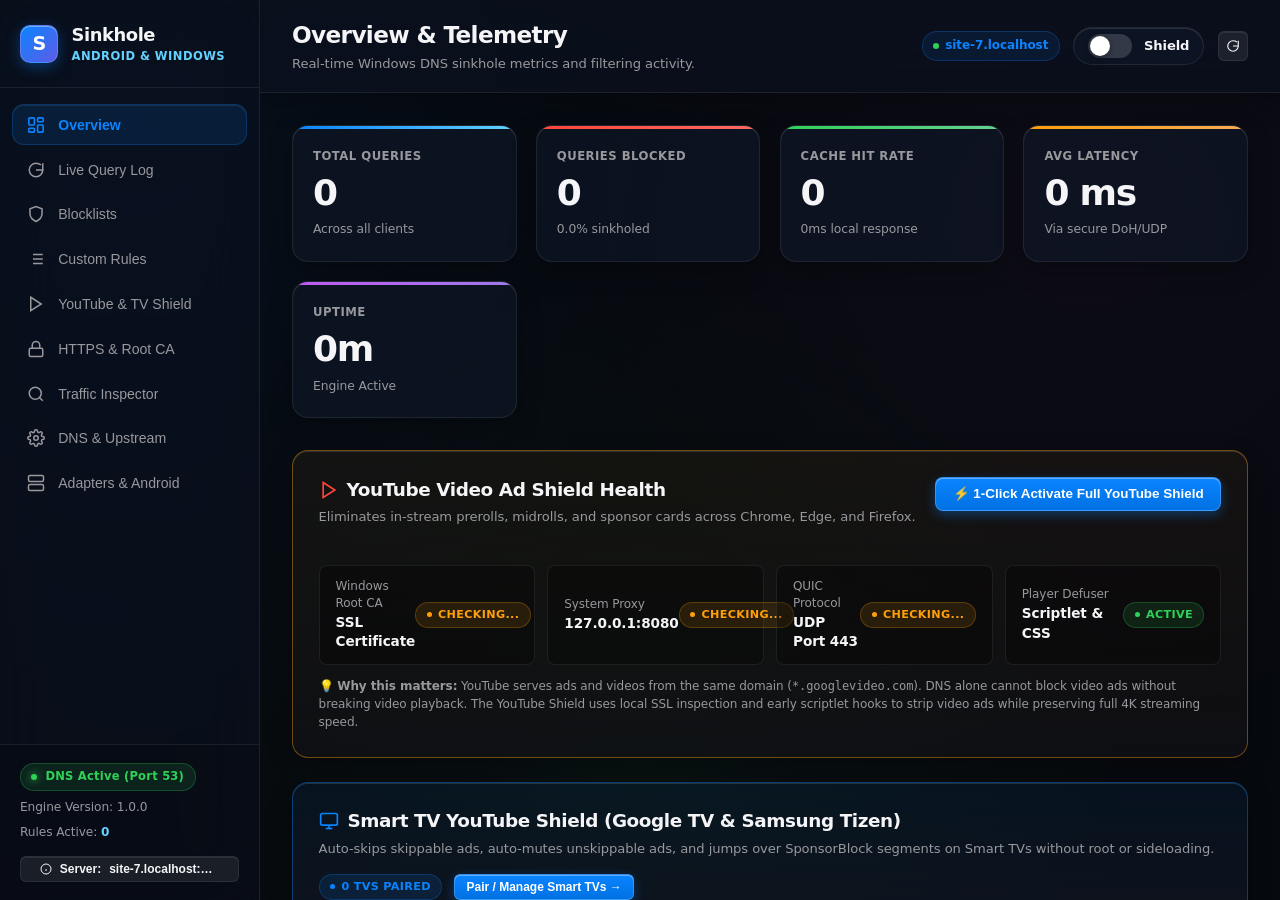
==== commit 0f65c3fa: "fix(tvshield): force-bypass unskippable TV ad pods & fix Tizen state-change ad clearing" ====
--- a/src/web/static/index.html
+++ b/src/web/static/index.html
@@ -1871,7 +1871,7 @@
               <span>Smart TV YouTube Shield (Google TV &amp; Samsung Tizen)</span>
             </div>
             <div class="panel-sub" style="margin-bottom:0;">
-              Certificate-less YouTube Lounge controller: auto-skips video ads in milliseconds, mutes unskippable ads, and skips SponsorBlock segments across multiple TVs simultaneously.
+              Certificate-less YouTube Lounge controller: auto-skips skippable ads instantly, mutes &amp; force-closes unskippable 30–60s ad pods after ~5s, and skips SponsorBlock segments across multiple TVs simultaneously.
             </div>
           </div>
 
@@ -1961,8 +1961,8 @@
         <div style="margin-top:1.35rem; padding-top:1.15rem; border-top:1px solid var(--glass-border); display:flex; flex-direction:column; gap:0.75rem;">
           <label class="apple-switch" style="justify-content:space-between; width:100%; border-radius:var(--radius-md); padding:0.7rem 1rem; background:rgba(0,0,0,0.2);">
             <div>
-              <div style="font-weight:600; font-size:0.88rem;">Auto-Skip Skippable Video Ads</div>
-              <div style="font-size:0.74rem; color:var(--text-secondary); font-weight:normal;">Triggers instant Skip the millisecond YouTube's skip button unlocks on Google TV &amp; Samsung Tizen.</div>
+              <div style="font-weight:600; font-size:0.88rem;">Auto-Skip Skippable &amp; Force-Bypass Unskippable Ads</div>
+              <div style="font-size:0.74rem; color:var(--text-secondary); font-weight:normal;">Clicks Skip instantly when unlocked, and force-closes unskippable 15–60s TV ad pods after ~5s (resuming your exact playback timestamp).</div>
             </div>
             <input type="checkbox" id="tvSkipAdsToggle" checked onchange="saveTVConfig()">
             <div class="apple-switch-track"><div class="apple-switch-thumb"></div></div>
@@ -1970,8 +1970,8 @@
 
           <label class="apple-switch" style="justify-content:space-between; width:100%; border-radius:var(--radius-md); padding:0.7rem 1rem; background:rgba(0,0,0,0.2);">
             <div>
-              <div style="font-weight:600; font-size:0.88rem;">Auto-Mute Unskippable Ads &amp; Restore Volume</div>
-              <div style="font-size:0.74rem; color:var(--text-secondary); font-weight:normal;">Silences unskippable prerolls/midrolls immediately and restores your exact TV volume when the video begins.</div>
+              <div style="font-weight:600; font-size:0.88rem;">Auto-Mute During 5s Ad Countdown &amp; Restore Volume</div>
+              <div style="font-size:0.74rem; color:var(--text-secondary); font-weight:normal;">Silences ad audio at 0.0s while awaiting skip/force-bypass, then restores your exact TV volume automatically.</div>
             </div>
             <input type="checkbox" id="tvMuteAdsToggle" checked onchange="saveTVConfig()">
             <div class="apple-switch-track"><div class="apple-switch-thumb"></div></div>
@@ -2011,6 +2011,9 @@
             <div>• <strong>Wi-Fi Router (Protects All Devices):</strong> Open <code>http://192.168.68.1</code> (or your router app) &gt; <strong>DHCP / DNS</strong> &gt; Set Primary DNS to <code id="tvDnsIpInline3">192.168.68.51</code>.</div>
             <div>• <strong>Google TV / Android TV:</strong> <em>Settings &gt; Network &amp; Internet &gt; [Your Wi-Fi] &gt; IP settings &gt; Static</em> &gt; Keep IP &amp; Gateway (<code>192.168.68.1</code>) &gt; Set <strong>DNS 1</strong> &amp; <strong>DNS 2</strong> to <code>192.168.68.51</code>.</div>
             <div>• <strong>Samsung Smart TV (Tizen OS):</strong> <em>Settings &gt; All Settings &gt; Connection &gt; Network &gt; Network Status &gt; IP Settings &gt; DNS Setting &gt; Enter manually</em> &gt; Enter <code>192.168.68.51</code> &gt; OK.</div>
+            <div style="padding-top:0.45rem; border-top:1px solid var(--glass-border); color:var(--text-secondary);">
+              💡 <strong>Want 0.0-second pre-frame blocking?</strong> On official TV YouTube apps, YouTube's servers require ~5s of muted ad time before allowing remote force-skip. For 0-second client-side blocking, you can optionally sideload <strong>TizenTube</strong> (via TizenBrewInstaller) on Samsung Tizen or <strong>SmartTube</strong> on Google TV alongside Sinkhole DNS.
+            </div>
           </div>
         </details>
       </div>
